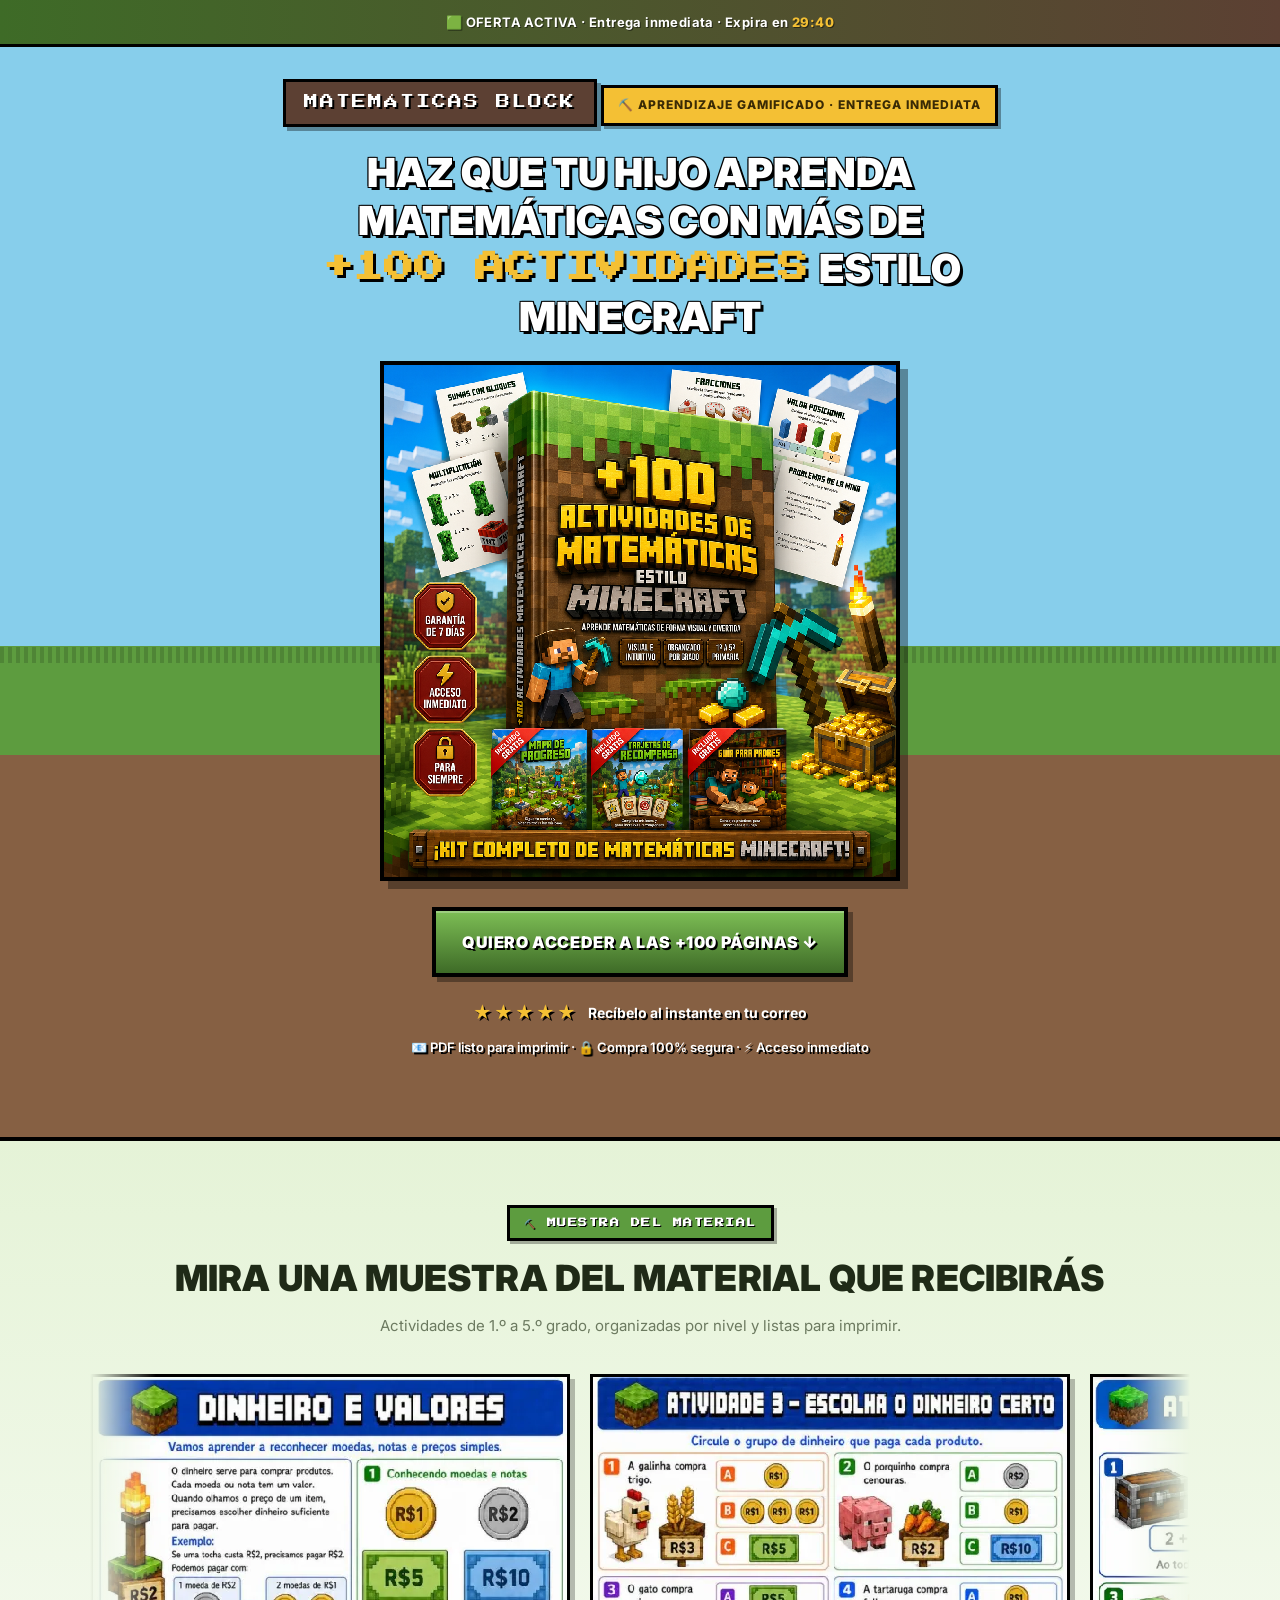
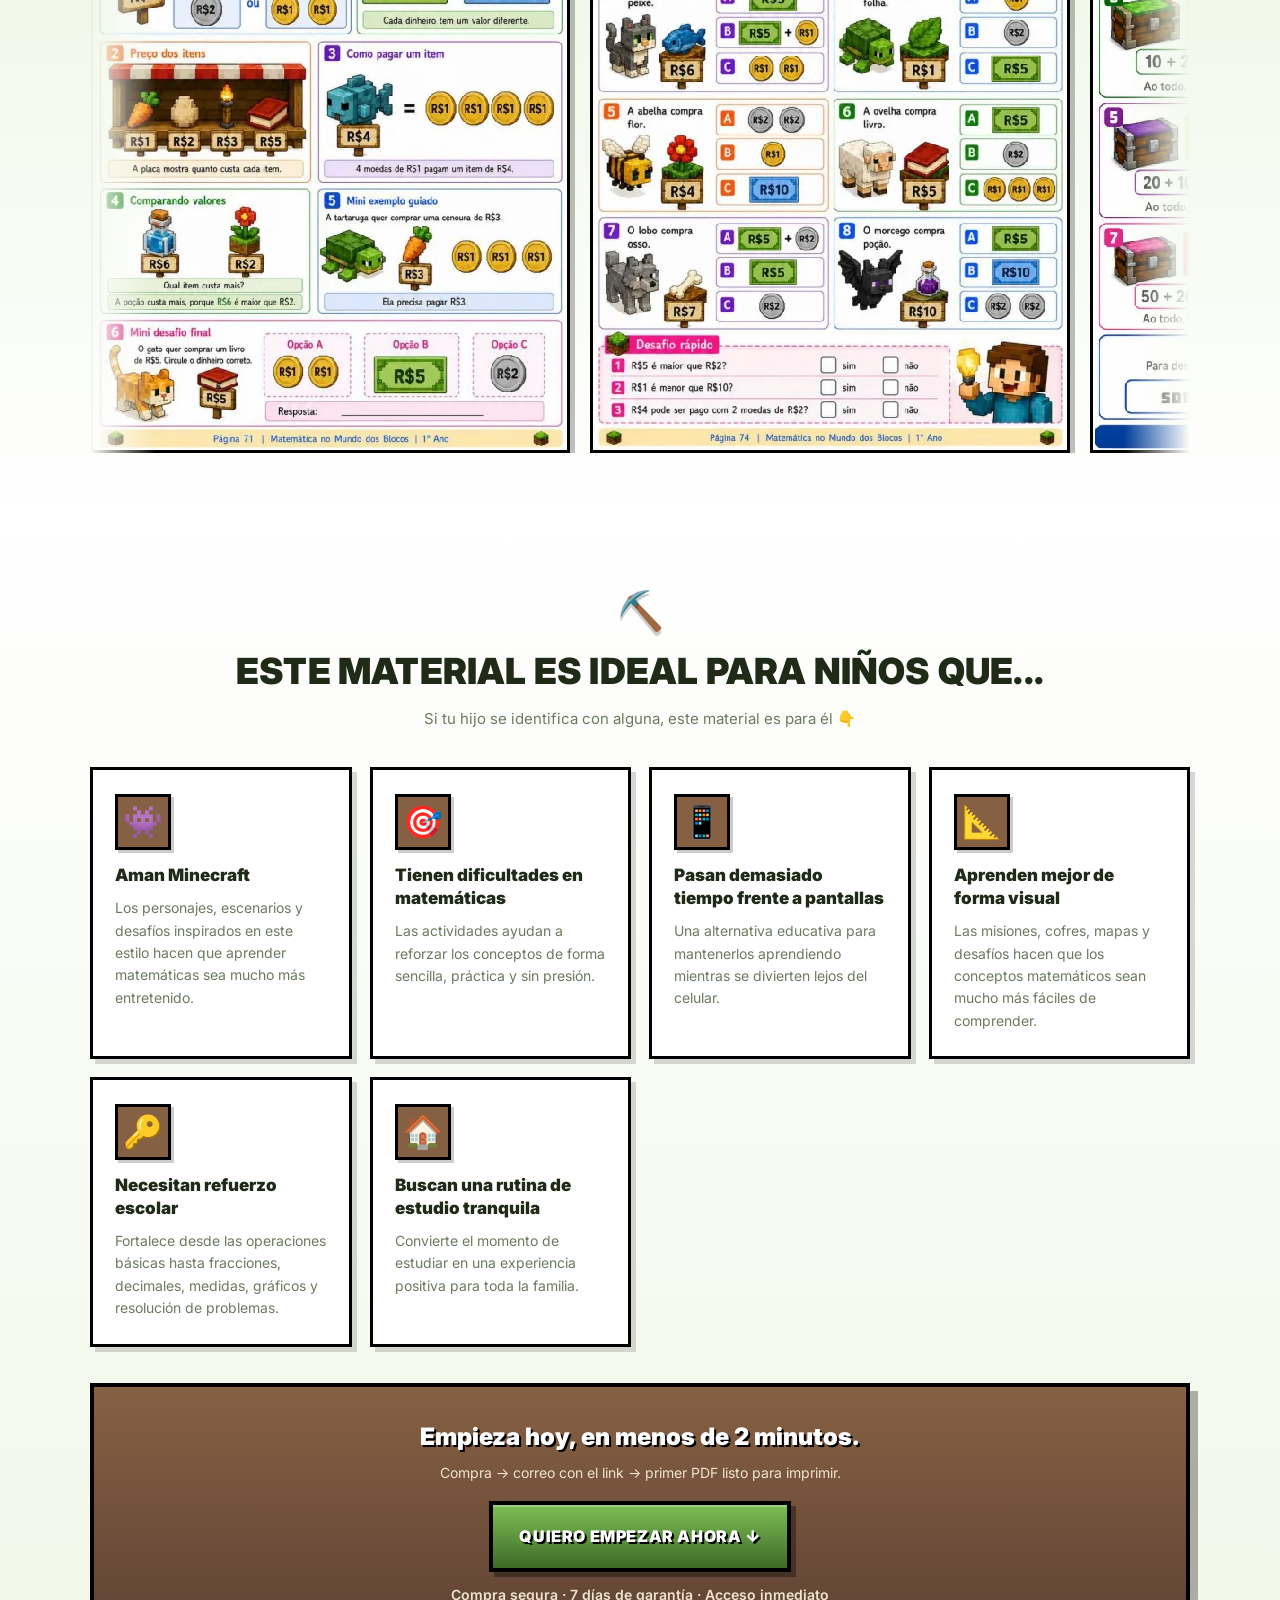
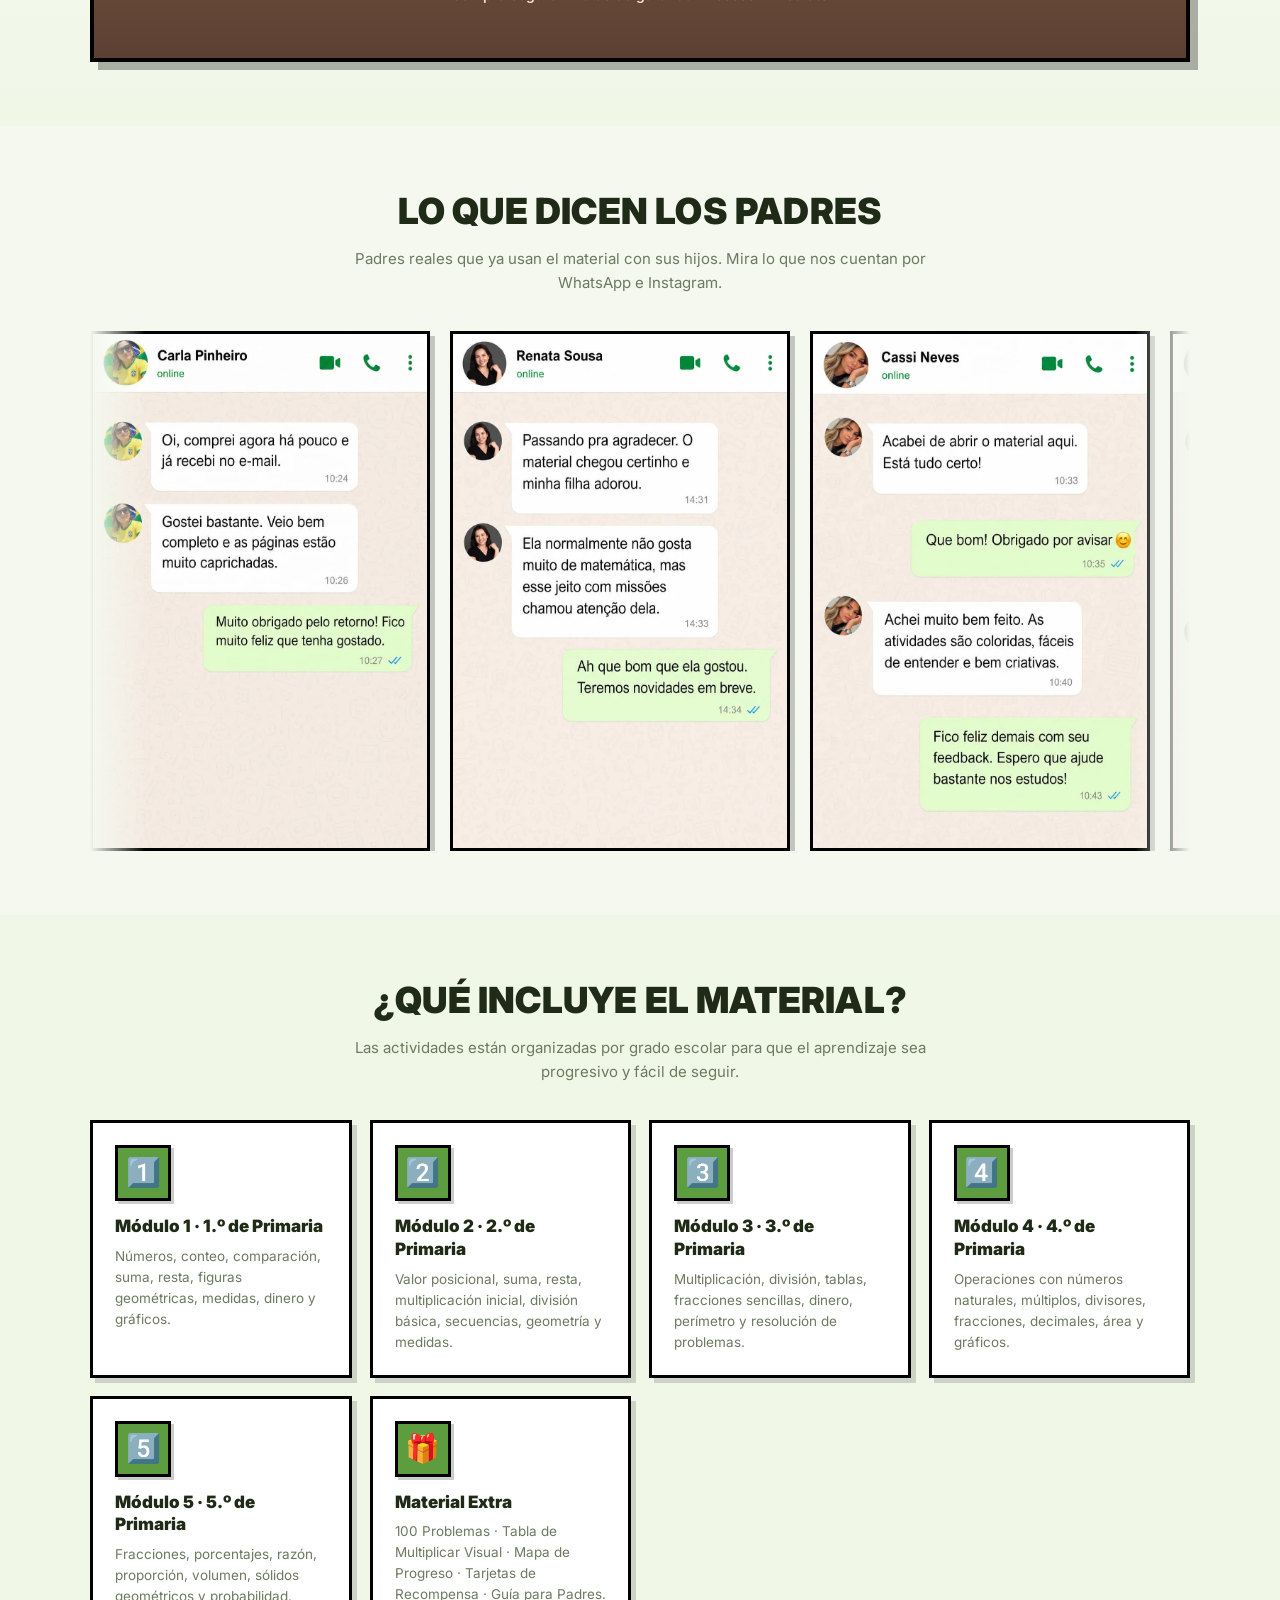
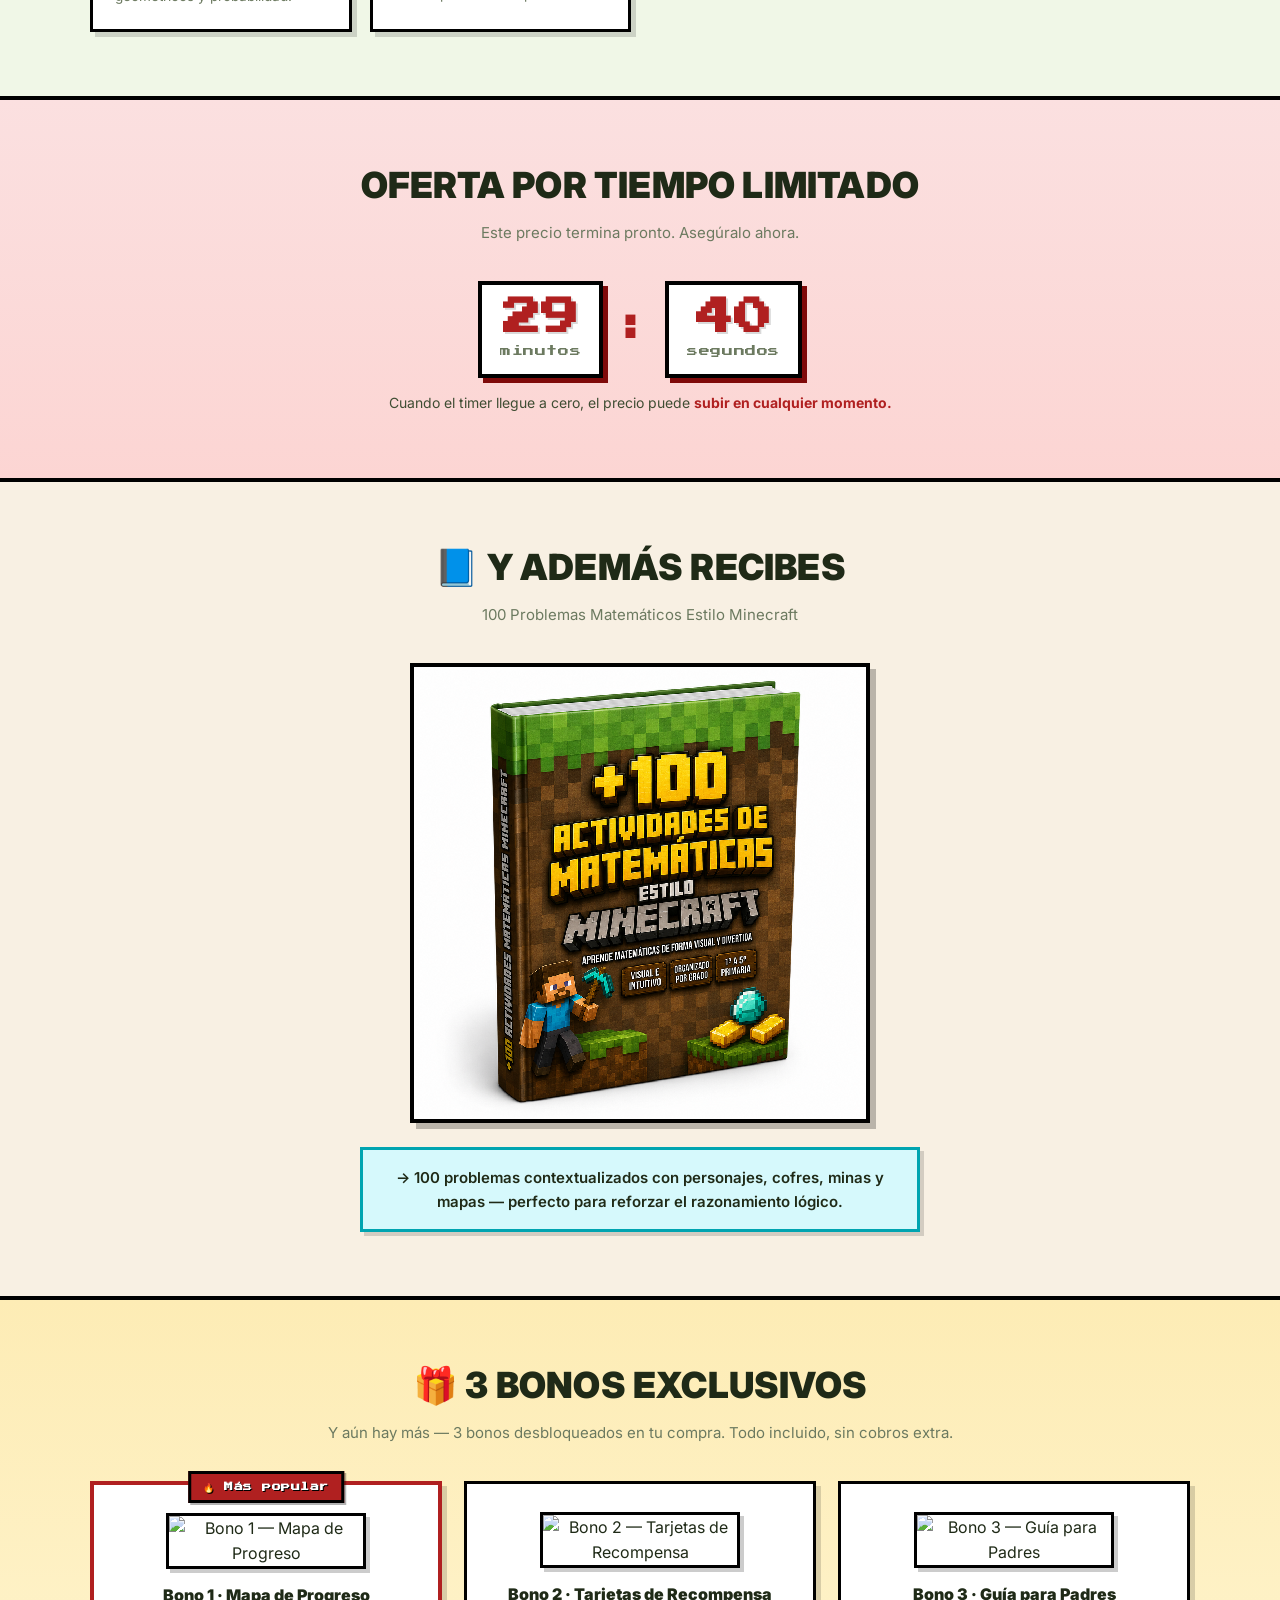
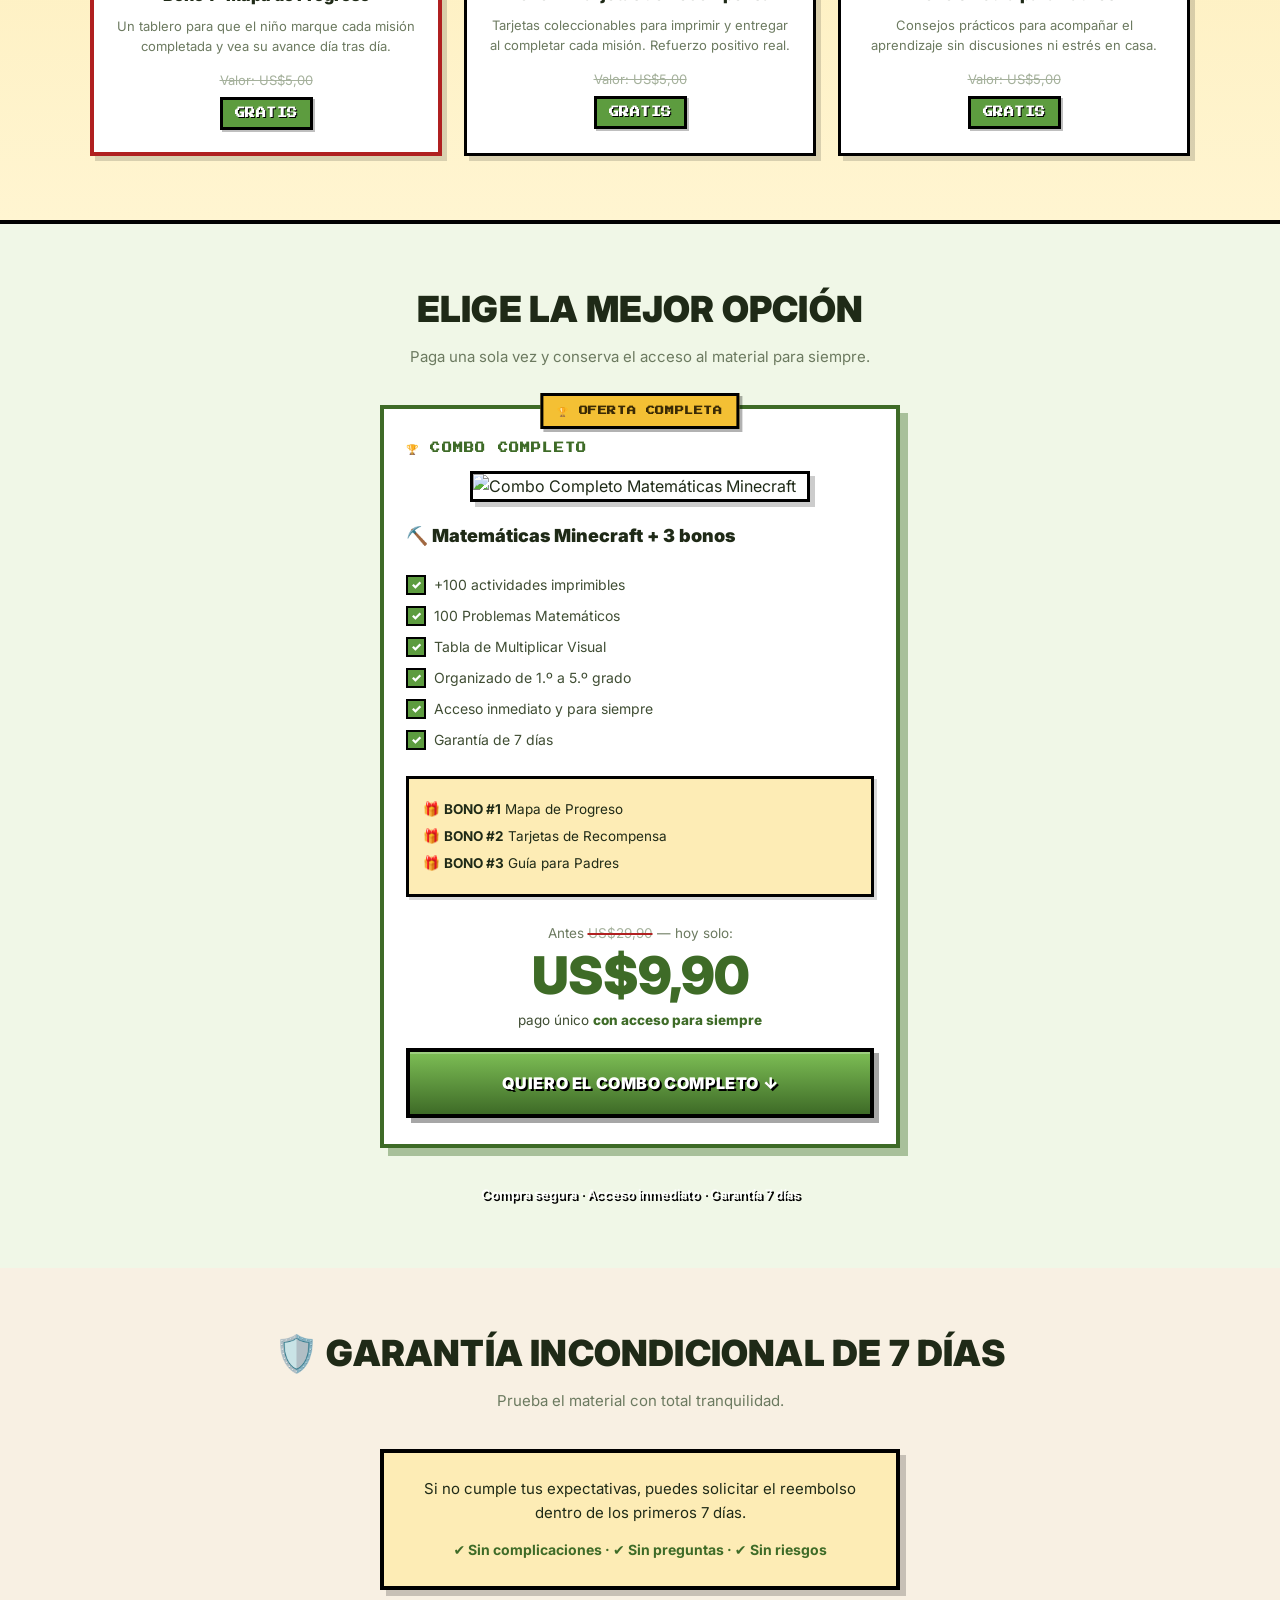
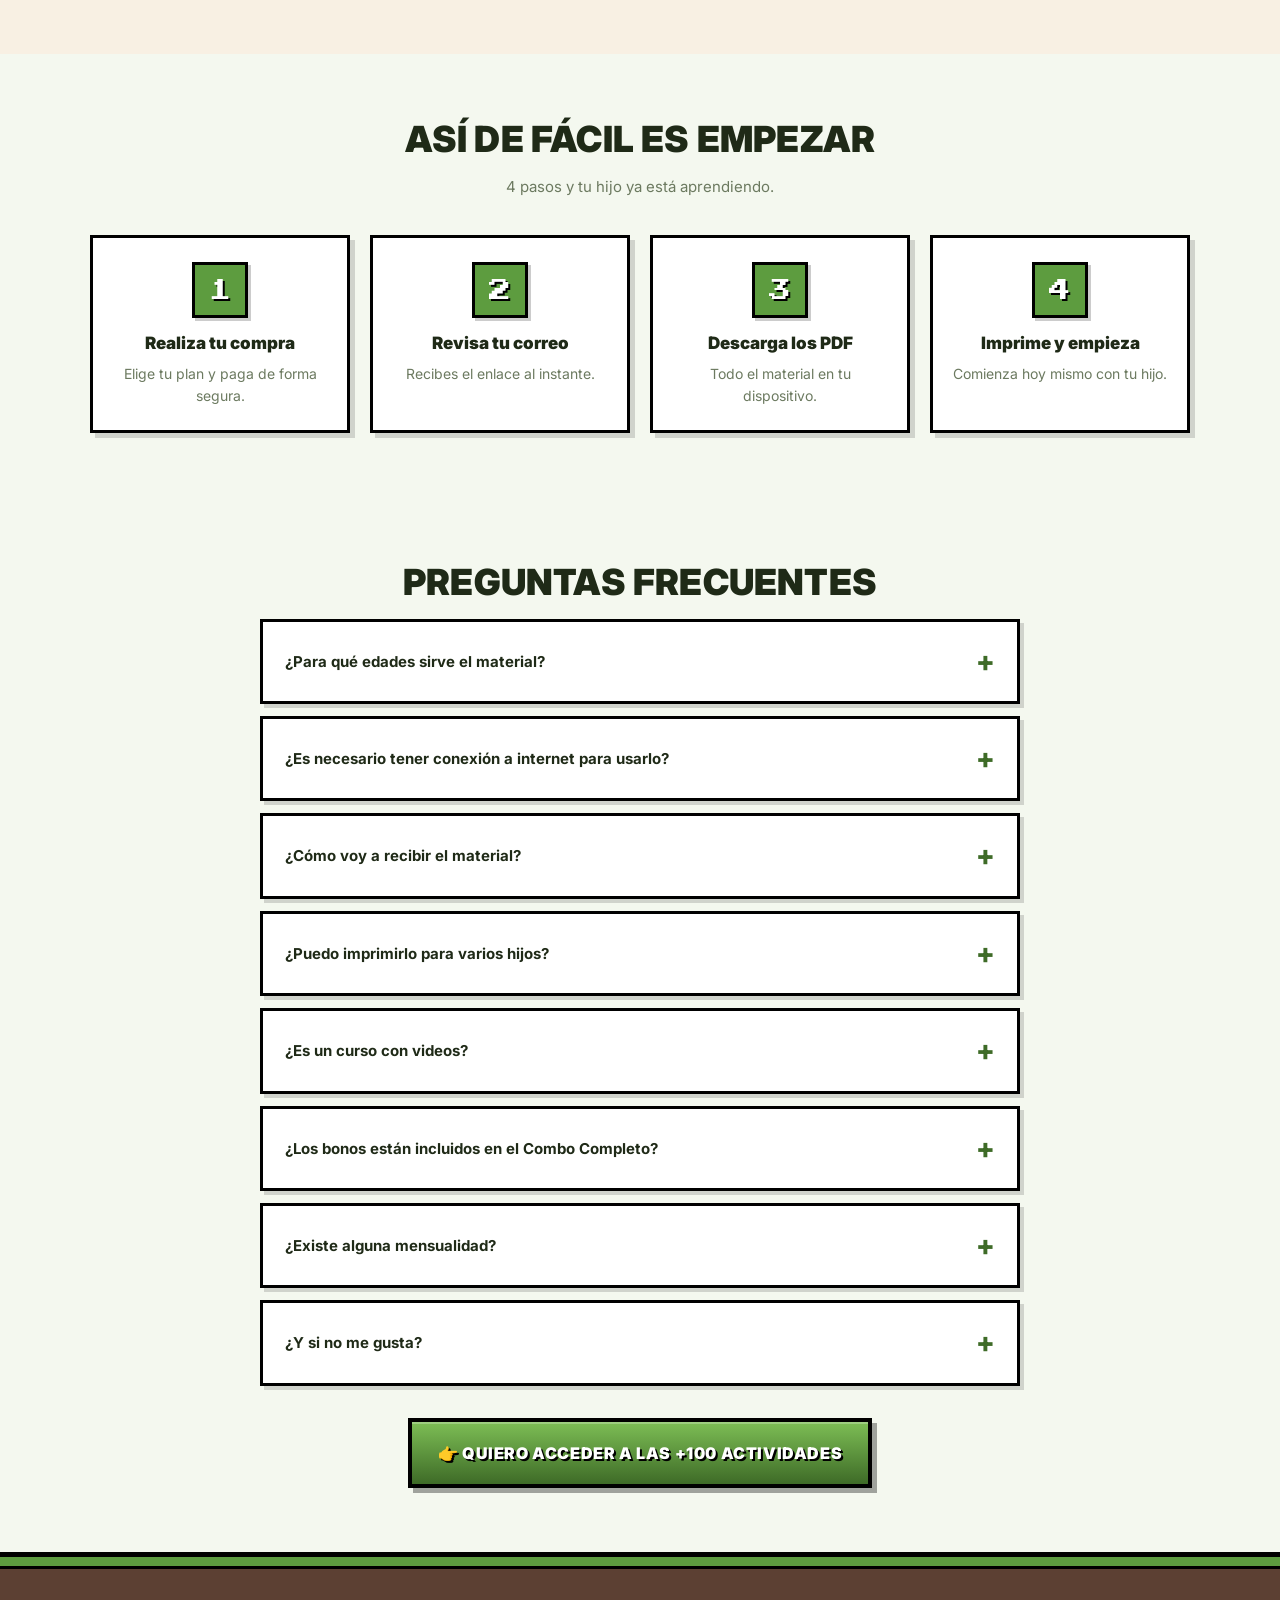
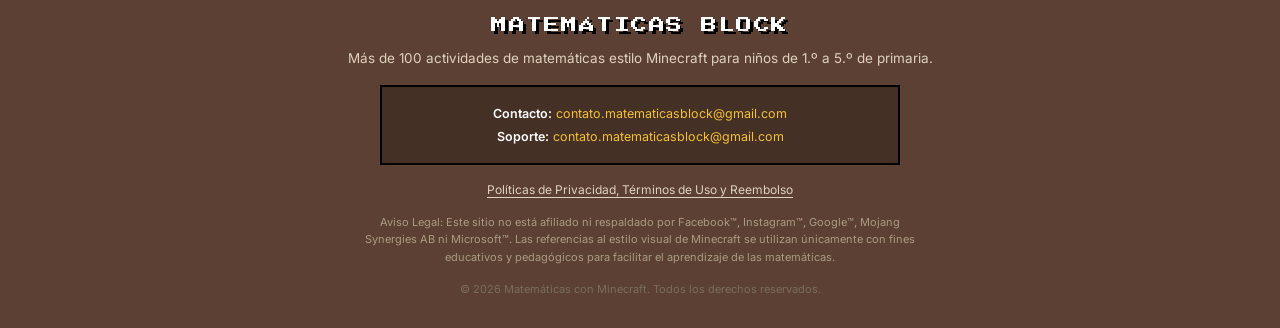
==== index.html @ 4c12d4b8 "feat: landing inicial matematicabloques (ES/LATAM Minecraft math)" ====
<!DOCTYPE html>
<html lang="es">
<head>
<meta charset="UTF-8" />
<meta name="viewport" content="width=device-width, initial-scale=1.0" />
<title>Matemáticas con Minecraft · +100 Actividades para Niños</title>
<meta name="description" content="Más de 100 actividades de matemáticas estilo Minecraft para niños de 1.º a 5.º de primaria. PDF imprimible, acceso inmediato." />
<link rel="preconnect" href="https://fonts.googleapis.com" />
<link rel="preconnect" href="https://fonts.gstatic.com" crossorigin />
<link href="https://fonts.googleapis.com/css2?family=Press+Start+2P&family=VT323&family=Inter:wght@400;700;800;900&display=swap" rel="stylesheet" />
<link rel="stylesheet" href="styles.css" />
<link rel="preload" as="image" href="assets/hero.png?v=1" fetchpriority="high" />
</head>
<body>

<!-- TOP BAR -->
<div class="top-bar">
  <span>🟩 OFERTA ACTIVA · Entrega inmediata · Expira en <strong id="topTimer">29:43</strong></span>
</div>

<!-- HERO -->
<header class="hero">
  <div class="hero-inner">
    <div class="brand">MATEMÁTICAS BLOCK</div>
    <p class="kicker">⛏️ APRENDIZAJE GAMIFICADO · ENTREGA INMEDIATA</p>
    <h1>HAZ QUE TU HIJO APRENDA MATEMÁTICAS CON MÁS DE <span class="hl">+100 ACTIVIDADES</span> ESTILO MINECRAFT</h1>
    <div class="hero-img-wrap">
      <img src="assets/hero.png?v=1" alt="Mockup del Libro de Actividades Matemáticas Minecraft" width="640" height="640" fetchpriority="high" />
    </div>

    <a href="#premium" class="cta-primary">QUIERO ACCEDER A LAS +100 PÁGINAS ↓</a>

    <div class="social-proof">
      <span class="stars">★★★★★</span>
      <span>Recíbelo al instante en tu correo</span>
    </div>
    <p class="trust-row">📧 PDF listo para imprimir · 🔒 Compra 100% segura · ⚡ Acceso inmediato</p>
  </div>
</header>

<!-- CAROUSEL: MUESTRA DEL MATERIAL -->
<section class="section section-material">
  <div class="container">
    <div class="material-head">
      <span class="material-eyebrow">⛏️ MUESTRA DEL MATERIAL</span>
      <h2 class="section-title">Mira una muestra del material que recibirás</h2>
      <p class="section-sub">Actividades de 1.º a 5.º grado, organizadas por nivel y listas para imprimir.</p>
    </div>

    <div class="marquee">
      <div class="marquee-track">
        <div class="marquee-item"><img loading="lazy" decoding="async" src="assets/mm1.webp" alt="Actividad matemática — 1.º de primaria, suma con bloques" /></div>
        <div class="marquee-item"><img loading="lazy" decoding="async" src="assets/mm2.webp" alt="Actividad matemática — 2.º de primaria, valor posicional" /></div>
        <div class="marquee-item"><img loading="lazy" decoding="async" src="assets/mm3.webp" alt="Actividad matemática — 3.º de primaria, multiplicación" /></div>
        <div class="marquee-item"><img loading="lazy" decoding="async" src="assets/mm4.webp" alt="Actividad matemática — 4.º de primaria, fracciones" /></div>
        <div class="marquee-item"><img loading="lazy" decoding="async" src="assets/mm5.webp" alt="Actividad matemática — 5.º de primaria, porcentajes" /></div>
        <div class="marquee-item"><img loading="lazy" decoding="async" src="assets/mm6.webp" alt="Problemas matemáticos estilo bloques" /></div>
        <div class="marquee-item"><img loading="lazy" decoding="async" src="assets/mm7.webp" alt="Tabla de multiplicar visual bloques" /></div>
        <!-- duplicados para loop -->
        <div class="marquee-item" aria-hidden="true"><img loading="lazy" decoding="async" src="assets/mm1.webp" alt="" /></div>
        <div class="marquee-item" aria-hidden="true"><img loading="lazy" decoding="async" src="assets/mm2.webp" alt="" /></div>
        <div class="marquee-item" aria-hidden="true"><img loading="lazy" decoding="async" src="assets/mm3.webp" alt="" /></div>
        <div class="marquee-item" aria-hidden="true"><img loading="lazy" decoding="async" src="assets/mm4.webp" alt="" /></div>
        <div class="marquee-item" aria-hidden="true"><img loading="lazy" decoding="async" src="assets/mm5.webp" alt="" /></div>
        <div class="marquee-item" aria-hidden="true"><img loading="lazy" decoding="async" src="assets/mm6.webp" alt="" /></div>
        <div class="marquee-item" aria-hidden="true"><img loading="lazy" decoding="async" src="assets/mm7.webp" alt="" /></div>
      </div>
    </div>
  </div>
</section>

<!-- IDEAL PARA -->
<section class="section section-ideal">
  <div class="container">
    <div class="ideal-head">
      <span class="ideal-flag">⛏️</span>
      <h2 class="section-title">ESTE MATERIAL ES IDEAL PARA NIÑOS QUE...</h2>
      <p class="section-sub">Si tu hijo se identifica con alguna, este material es para él 👇</p>
    </div>

    <div class="ideal-grid-v2">
      <div class="ideal-card-v2">
        <div class="ideal-icon">👾</div>
        <h3>Aman Minecraft</h3>
        <p>Los personajes, escenarios y desafíos inspirados en este estilo hacen que aprender matemáticas sea mucho más entretenido.</p>
      </div>
      <div class="ideal-card-v2">
        <div class="ideal-icon">🎯</div>
        <h3>Tienen dificultades en matemáticas</h3>
        <p>Las actividades ayudan a reforzar los conceptos de forma sencilla, práctica y sin presión.</p>
      </div>
      <div class="ideal-card-v2">
        <div class="ideal-icon">📱</div>
        <h3>Pasan demasiado tiempo frente a pantallas</h3>
        <p>Una alternativa educativa para mantenerlos aprendiendo mientras se divierten lejos del celular.</p>
      </div>
      <div class="ideal-card-v2">
        <div class="ideal-icon">📐</div>
        <h3>Aprenden mejor de forma visual</h3>
        <p>Las misiones, cofres, mapas y desafíos hacen que los conceptos matemáticos sean mucho más fáciles de comprender.</p>
      </div>
      <div class="ideal-card-v2">
        <div class="ideal-icon">🔑</div>
        <h3>Necesitan refuerzo escolar</h3>
        <p>Fortalece desde las operaciones básicas hasta fracciones, decimales, medidas, gráficos y resolución de problemas.</p>
      </div>
      <div class="ideal-card-v2">
        <div class="ideal-icon">🏠</div>
        <h3>Buscan una rutina de estudio tranquila</h3>
        <p>Convierte el momento de estudiar en una experiencia positiva para toda la familia.</p>
      </div>
    </div>

    <div class="cta-block-v2">
      <h3>Empieza hoy, en menos de 2 minutos.</h3>
      <p>Compra → correo con el link → primer PDF listo para imprimir.</p>
      <a href="#premium" class="cta-primary">QUIERO EMPEZAR AHORA ↓</a>
      <p class="trust-row">Compra segura · 7 días de garantía · Acceso inmediato</p>
    </div>
  </div>
</section>

<!-- DEPOIMENTOS -->
<section class="section section-light">
  <div class="container">
    <h2 class="section-title">Lo que dicen los padres</h2>
    <p class="section-sub">Padres reales que ya usan el material con sus hijos. Mira lo que nos cuentan por WhatsApp e Instagram.</p>

    <div class="dep-marquee">
      <div class="dep-marquee-track">
        <div class="dep-item"><img src="assets/dep-1.webp" alt="Testimonio por WhatsApp — mamá contenta" loading="lazy" /></div>
        <div class="dep-item"><img src="assets/dep-2.webp" alt="Testimonio por WhatsApp — niño aprendiendo" loading="lazy" /></div>
        <div class="dep-item"><img src="assets/dep-3.webp" alt="Comentarios en Instagram" loading="lazy" /></div>
        <div class="dep-item"><img src="assets/dep-4.webp" alt="Comentarios en Instagram" loading="lazy" /></div>
        <!-- duplicados para loop -->
        <div class="dep-item" aria-hidden="true"><img src="assets/dep-1.webp" alt="" loading="lazy" /></div>
        <div class="dep-item" aria-hidden="true"><img src="assets/dep-2.webp" alt="" loading="lazy" /></div>
        <div class="dep-item" aria-hidden="true"><img src="assets/dep-3.webp" alt="" loading="lazy" /></div>
        <div class="dep-item" aria-hidden="true"><img src="assets/dep-4.webp" alt="" loading="lazy" /></div>
      </div>
    </div>
  </div>
</section>

<!-- ¿QUÉ INCLUYE EL MATERIAL? -->
<section class="section section-darker">
  <div class="container">
    <h2 class="section-title">¿QUÉ INCLUYE EL MATERIAL?</h2>
    <p class="section-sub">Las actividades están organizadas por grado escolar para que el aprendizaje sea progresivo y fácil de seguir.</p>

    <div class="learn-grid">
      <div class="learn-card"><span class="learn-emoji">1️⃣</span><h3>Módulo 1 · 1.º de Primaria</h3><p>Números, conteo, comparación, suma, resta, figuras geométricas, medidas, dinero y gráficos.</p></div>
      <div class="learn-card"><span class="learn-emoji">2️⃣</span><h3>Módulo 2 · 2.º de Primaria</h3><p>Valor posicional, suma, resta, multiplicación inicial, división básica, secuencias, geometría y medidas.</p></div>
      <div class="learn-card"><span class="learn-emoji">3️⃣</span><h3>Módulo 3 · 3.º de Primaria</h3><p>Multiplicación, división, tablas, fracciones sencillas, dinero, perímetro y resolución de problemas.</p></div>
      <div class="learn-card"><span class="learn-emoji">4️⃣</span><h3>Módulo 4 · 4.º de Primaria</h3><p>Operaciones con números naturales, múltiplos, divisores, fracciones, decimales, área y gráficos.</p></div>
      <div class="learn-card"><span class="learn-emoji">5️⃣</span><h3>Módulo 5 · 5.º de Primaria</h3><p>Fracciones, porcentajes, razón, proporción, volumen, sólidos geométricos y probabilidad.</p></div>
      <div class="learn-card"><span class="learn-emoji">🎁</span><h3>Material Extra</h3><p>100 Problemas · Tabla de Multiplicar Visual · Mapa de Progreso · Tarjetas de Recompensa · Guía para Padres.</p></div>
    </div>
  </div>
</section>

<!-- COUNTDOWN -->
<section class="section section-urgency">
  <div class="container narrow center">
    <h2 class="section-title">Oferta por tiempo limitado</h2>
    <p class="section-sub">Este precio termina pronto. Asegúralo ahora.</p>

    <div class="countdown">
      <div class="cd-box"><span id="cdMin">29</span><small>minutos</small></div>
      <div class="cd-colon">:</div>
      <div class="cd-box"><span id="cdSec">43</span><small>segundos</small></div>
    </div>
    <p class="cd-note">Cuando el timer llegue a cero, el precio puede <strong>subir en cualquier momento.</strong></p>
  </div>
</section>

<!-- Y ADEMÁS RECIBES -->
<section class="section section-dark">
  <div class="container narrow center">
    <h2 class="section-title">📘 Y ADEMÁS RECIBES</h2>
    <p class="section-sub">100 Problemas Matemáticos Estilo Minecraft</p>
    <div class="extra-mockup">
      <img loading="lazy" decoding="async" src="assets/extra-1.png" alt="Mockup del cuaderno 100 Problemas Matemáticos" />
    </div>
    <p class="pain-resolver">→ 100 problemas contextualizados con personajes, cofres, minas y mapas — perfecto para reforzar el razonamiento lógico.</p>
  </div>
</section>

<!-- BONUSES -->
<section class="section section-bonus">
  <div class="container">
    <h2 class="section-title">🎁 3 BONOS EXCLUSIVOS</h2>
    <p class="section-sub">Y aún hay más — 3 bonos desbloqueados en tu compra. Todo incluido, sin cobros extra.</p>

    <div class="bonus-grid">
      <article class="bonus-card hot">
        <div class="bonus-tag">🔥 Más popular</div>
        <img loading="lazy" decoding="async" src="assets/bonus-1.png" alt="Bono 1 — Mapa de Progreso" />
        <h3>Bono 1 · Mapa de Progreso</h3>
        <p>Un tablero para que el niño marque cada misión completada y vea su avance día tras día.</p>
        <div class="bonus-price"><span class="strike">Valor: US$5,00</span><span class="free">GRATIS</span></div>
      </article>

      <article class="bonus-card">
        <img loading="lazy" decoding="async" src="assets/bonus-2.png" alt="Bono 2 — Tarjetas de Recompensa" />
        <h3>Bono 2 · Tarjetas de Recompensa</h3>
        <p>Tarjetas coleccionables para imprimir y entregar al completar cada misión. Refuerzo positivo real.</p>
        <div class="bonus-price"><span class="strike">Valor: US$5,00</span><span class="free">GRATIS</span></div>
      </article>

      <article class="bonus-card">
        <img loading="lazy" decoding="async" src="assets/bonus-3.png" alt="Bono 3 — Guía para Padres" />
        <h3>Bono 3 · Guía para Padres</h3>
        <p>Consejos prácticos para acompañar el aprendizaje sin discusiones ni estrés en casa.</p>
        <div class="bonus-price"><span class="strike">Valor: US$5,00</span><span class="free">GRATIS</span></div>
      </article>
    </div>
  </div>
</section>

<!-- PRICING -->
<section class="section section-darker" id="pricing">
  <div class="container">
    <h2 class="section-title">ELIGE LA MEJOR OPCIÓN</h2>
    <p class="section-sub">Paga una sola vez y conserva el acceso al material para siempre.</p>

    <div class="plans-grid single">
      <!-- COMBO COMPLETO -->
      <article class="plan-card premium" id="premium">
        <div class="ribbon">🏆 OFERTA COMPLETA</div>
        <header><span class="plan-label">🏆 COMBO COMPLETO</span></header>
        <div class="premium-cover">
          <img loading="lazy" decoding="async" src="assets/premium-cover.png" alt="Combo Completo Matemáticas Minecraft" />
        </div>
        <h3 class="plan-title">⛏️ Matemáticas Minecraft + 3 bonos</h3>
        <ul class="plan-list">
          <li class="ok">+100 actividades imprimibles</li>
          <li class="ok">100 Problemas Matemáticos</li>
          <li class="ok">Tabla de Multiplicar Visual</li>
          <li class="ok">Organizado de 1.º a 5.º grado</li>
          <li class="ok">Acceso inmediato y para siempre</li>
          <li class="ok">Garantía de 7 días</li>
        </ul>
        <div class="bonus-list-mini">
          <p>🎁 <strong>BONO #1</strong> Mapa de Progreso</p>
          <p>🎁 <strong>BONO #2</strong> Tarjetas de Recompensa</p>
          <p>🎁 <strong>BONO #3</strong> Guía para Padres</p>
        </div>
        <div class="premium-price-block">
          <p class="plan-price-label">Antes <s>US$29,90</s> — hoy solo:</p>
          <p class="plan-price">US$9,90</p>
          <p class="plan-installments">pago único <strong>con acceso para siempre</strong></p>
        </div>
        <a href="https://pay.cakto.com.br/CHECKOUT_ID_COMBO_AQUI" class="cta-primary cta-vip" data-plan="premium" target="_blank" rel="noopener">QUIERO EL COMBO COMPLETO ↓</a>
      </article>
    </div>

    <div class="payment-foot">
      <p class="trust-row">Compra segura · Acceso inmediato · Garantía 7 días</p>
    </div>
  </div>
</section>

<!-- GARANTÍA -->
<section class="section section-dark">
  <div class="container narrow center">
    <h2 class="section-title">🛡️ GARANTÍA INCONDICIONAL DE 7 DÍAS</h2>
    <p class="section-sub">Prueba el material con total tranquilidad.</p>
    <div class="guarantee-box">
      <p>Si no cumple tus expectativas, puedes solicitar el reembolso dentro de los primeros 7 días.</p>
      <p class="guarantee-list">✔ Sin complicaciones · ✔ Sin preguntas · ✔ Sin riesgos</p>
    </div>
  </div>
</section>

<!-- ASÍ DE FÁCIL ES EMPEZAR -->
<section class="section section-light">
  <div class="container">
    <h2 class="section-title">ASÍ DE FÁCIL ES EMPEZAR</h2>
    <p class="section-sub">4 pasos y tu hijo ya está aprendiendo.</p>

    <div class="steps-grid">
      <div class="step-card"><span class="step-num">1</span><h3>Realiza tu compra</h3><p>Elige tu plan y paga de forma segura.</p></div>
      <div class="step-card"><span class="step-num">2</span><h3>Revisa tu correo</h3><p>Recibes el enlace al instante.</p></div>
      <div class="step-card"><span class="step-num">3</span><h3>Descarga los PDF</h3><p>Todo el material en tu dispositivo.</p></div>
      <div class="step-card"><span class="step-num">4</span><h3>Imprime y empieza</h3><p>Comienza hoy mismo con tu hijo.</p></div>
    </div>
  </div>
</section>

<!-- FAQ -->
<section class="section section-light">
  <div class="container narrow">
    <h2 class="section-title">PREGUNTAS FRECUENTES</h2>

    <div class="faq">
      <details><summary>¿Para qué edades sirve el material?</summary><p>Para niños de 1.º a 5.º de Educación Primaria (aproximadamente entre 6 y 11 años). Las actividades están divididas por grado escolar, así puedes usar solo el nivel que tu hijo necesita.</p></details>
      <details><summary>¿Es necesario tener conexión a internet para usarlo?</summary><p>No. Los archivos vienen en formato PDF listo para imprimir. Una vez descargados, puedes usarlos sin internet cuantas veces quieras.</p></details>
      <details><summary>¿Cómo voy a recibir el material?</summary><p>Justo después de la compra recibes un correo con el link de descarga. Todo el material llega en pocos minutos.</p></details>
      <details><summary>¿Puedo imprimirlo para varios hijos?</summary><p>Sí, puedes imprimir las actividades para uso familiar dentro del mismo hogar sin problema.</p></details>
      <details><summary>¿Es un curso con videos?</summary><p>No. Es un material 100% imprimible en PDF con actividades organizadas por grado. Ideal para complementar el estudio del cole y para actividades en casa lejos de las pantallas.</p></details>
      <details><summary>¿Los bonos están incluidos en el Combo Completo?</summary><p>Sí. En el Combo Completo recibes los 3 bonos sin cargo adicional.</p></details>
      <details><summary>¿Existe alguna mensualidad?</summary><p>No hay mensualidades. Es un pago único con acceso para siempre.</p></details>
      <details><summary>¿Y si no me gusta?</summary><p>Tienes 7 días de garantía incondicional. Si no te gusta, solicitas el reembolso por correo y listo, sin preguntas.</p></details>
    </div>

    <div style="text-align:center;margin-top:32px">
      <a href="#premium" class="cta-primary">👉 QUIERO ACCEDER A LAS +100 ACTIVIDADES</a>
    </div>
  </div>
</section>

<!-- FOOTER -->
<footer class="footer">
  <div class="container narrow center">
    <p class="footer-brand">MATEMÁTICAS BLOCK</p>
    <p class="footer-tag">Más de 100 actividades de matemáticas estilo Minecraft para niños de 1.º a 5.º de primaria.</p>

    <div class="footer-info">
      <p><strong>Contacto:</strong> <a href="mailto:contato.matematicasblock@gmail.com">contato.matematicasblock@gmail.com</a></p>
      <p><strong>Soporte:</strong> <a href="mailto:contato.matematicasblock@gmail.com">contato.matematicasblock@gmail.com</a></p>
    </div>

    <p class="footer-links">
      <a href="/politicas.html">Políticas de Privacidad, Términos de Uso y Reembolso</a>
    </p>

    <p class="footer-legal">Aviso Legal: Este sitio no está afiliado ni respaldado por Facebook™, Instagram™, Google™, Mojang Synergies AB ni Microsoft™. Las referencias al estilo visual de Minecraft se utilizan únicamente con fines educativos y pedagógicos para facilitar el aprendizaje de las matemáticas.</p>
    <p class="footer-copy">© 2026 Matemáticas con Minecraft. Todos los derechos reservados.</p>
  </div>
</footer>

<script src="app.js"></script>
</body>
</html>
---- styles.css ----
/* ============ RESET / BASE ============ */
*,*::before,*::after{box-sizing:border-box;margin:0;padding:0}
html{scroll-behavior:smooth;-webkit-font-smoothing:antialiased}
body{
  font-family:'Inter',system-ui,-apple-system,'Segoe UI',Roboto,Helvetica,Arial,sans-serif;
  background:#fff;color:var(--text-dark);line-height:1.55;
  overflow-x:hidden;
}
img{display:block;max-width:100%;height:auto;image-rendering:pixelated;image-rendering:-moz-crisp-edges}
a{color:inherit;text-decoration:none}
button{font:inherit;cursor:pointer;border:0;background:none;color:inherit}

:root{
  /* Paleta Minecraft */
  --mc-grass:#5D9C3F;
  --mc-grass-dark:#3E6B27;
  --mc-grass-light:#7DBE55;
  --mc-grass-soft:#e5f3d7;
  --mc-dirt:#866043;
  --mc-dirt-dark:#5C4033;
  --mc-dirt-light:#a67b57;
  --mc-dirt-soft:#f5ead9;
  --mc-stone:#7F7F7F;
  --mc-stone-dark:#4d4d4d;
  --mc-diamond:#5DECF5;
  --mc-diamond-dark:#00a4b0;
  --mc-diamond-soft:#d6f9fc;
  --mc-redstone:#B02020;
  --mc-redstone-dark:#7f0a0a;
  --mc-redstone-light:#e0453f;
  --mc-redstone-soft:#fbe0e0;
  --mc-gold:#f4c034;
  --mc-gold-soft:#fdecb5;

  /* Backgrounds */
  --bg-white:#ffffff;
  --bg-cream:#faf6ea;
  --bg-soft:#f4f8ef;
  --bg-grass-tint:#f0f7e7;
  --bg-dirt-tint:#f8f0e3;

  /* Texto */
  --text-dark:#1f2a17;
  --text:#3f4d33;
  --text-muted:#6c7a60;
  --text-soft:#a5b19c;

  /* Borders / shadows */
  --border:rgba(62,107,39,.12);
  --border-strong:rgba(62,107,39,.28);
  --shadow-soft:0 6px 0 rgba(62,107,39,.10);
  --shadow-md:0 8px 0 rgba(62,107,39,.16);
  --shadow-block:0 6px 0 rgba(0,0,0,.15), 0 12px 24px rgba(62,107,39,.14);

  /* CTA = verde grama Minecraft */
  --cta-from:#7DBE55;
  --cta-to:#3E6B27;
  --cta-shadow:rgba(62,107,39,.42);

  /* Fontes */
  --font-pixel:'Press Start 2P','VT323','Courier New',monospace;
  --font-body:'Inter',system-ui,-apple-system,sans-serif;
}

/* ============ TOP BAR ============ */
.top-bar{
  background:linear-gradient(90deg,var(--mc-grass-dark) 0%,var(--mc-dirt-dark) 100%);
  color:#fff;text-align:center;
  padding:12px 16px;font-size:13px;font-weight:700;
  letter-spacing:.4px;
  text-shadow:1px 1px 0 rgba(0,0,0,.5);
  border-bottom:3px solid #000;
}
.top-bar strong{font-weight:800;color:var(--mc-gold)}

/* ============ HERO ============ */
.hero{
  background:
    linear-gradient(180deg,#87CEEB 0%,#87CEEB 55%, var(--mc-grass) 55%, var(--mc-grass) 65%, var(--mc-dirt) 65%),
    #ffffff;
  padding:32px 20px 80px;
  text-align:center;
  position:relative;
  overflow:hidden;
}
.hero::before{
  content:"";
  position:absolute;
  left:0;right:0;
  top:55%;
  height:16px;
  background-image:
    linear-gradient(90deg,rgba(0,0,0,.15) 25%,transparent 25%,transparent 50%,rgba(0,0,0,.15) 50%,rgba(0,0,0,.15) 75%,transparent 75%);
  background-size:16px 16px;
  z-index:1;
  pointer-events:none;
}
.hero-inner{max-width:820px;margin:0 auto;position:relative;z-index:2}
.brand{
  font-family:var(--font-pixel);
  font-size:14px;letter-spacing:2px;
  color:#fff;
  background:var(--mc-dirt-dark);
  display:inline-block;
  padding:10px 18px;
  border:3px solid #000;
  box-shadow:4px 4px 0 rgba(0,0,0,.35);
  margin-bottom:22px;
  text-shadow:2px 2px 0 #000;
}
.kicker{
  display:inline-block;
  background:var(--mc-gold);
  color:#3a2a05;
  padding:8px 14px;
  font-size:12px;font-weight:800;letter-spacing:1px;
  margin-bottom:16px;
  border:3px solid #000;
  box-shadow:3px 3px 0 rgba(0,0,0,.35);
  text-transform:uppercase;
}
.hero h1{
  font-size:clamp(26px,5vw,40px);
  font-weight:900;line-height:1.2;
  margin-bottom:18px;color:#fff;
  text-shadow:3px 3px 0 #000, -1px -1px 0 #000, 1px -1px 0 #000, -1px 1px 0 #000;
  letter-spacing:.3px;
  text-transform:uppercase;
}
.hl{color:var(--mc-gold);text-shadow:3px 3px 0 #000;font-family:var(--font-pixel);font-size:.75em;display:inline-block;padding:0 4px}
.sub{
  color:#fff;font-size:15px;
  max-width:640px;margin:0 auto 24px;
  background:rgba(0,0,0,.55);
  padding:12px 18px;
  border:2px solid #000;
  border-radius:4px;
  line-height:1.6;
}
.hero-img-wrap{
  margin:20px auto 26px;
  max-width:520px;
  position:relative;
}
.hero-img-wrap img{
  width:100%;
  border:4px solid #000;
  box-shadow:8px 8px 0 rgba(0,0,0,.35);
  background:#fff;
}
.cta-primary{
  display:inline-block;
  background:linear-gradient(180deg,var(--cta-from) 0%,var(--cta-to) 100%);
  color:#fff;
  font-weight:900;font-size:16px;
  padding:20px 26px;
  border:4px solid #000;
  box-shadow:5px 5px 0 rgba(0,0,0,.35), inset 0 2px 0 rgba(255,255,255,.25);
  text-transform:uppercase;letter-spacing:.6px;
  text-shadow:2px 2px 0 #000;
  transition:transform .12s ease, box-shadow .12s ease;
  animation:pulse 2.2s ease-in-out infinite;
  line-height:1.4;
}
.cta-primary:hover{transform:translate(-2px,-2px);box-shadow:7px 7px 0 rgba(0,0,0,.4), inset 0 2px 0 rgba(255,255,255,.25)}
.cta-primary:active{transform:translate(2px,2px);box-shadow:2px 2px 0 rgba(0,0,0,.35)}
@keyframes pulse{
  0%,100%{box-shadow:5px 5px 0 rgba(0,0,0,.35), inset 0 2px 0 rgba(255,255,255,.25);}
  50%{box-shadow:7px 7px 0 rgba(0,0,0,.45), inset 0 2px 0 rgba(255,255,255,.25);}
}
.social-proof{
  margin-top:22px;font-size:14px;color:#fff;
  display:flex;align-items:center;justify-content:center;gap:10px;flex-wrap:wrap;
  text-shadow:2px 2px 0 #000;
  font-weight:700;
}
.stars{color:var(--mc-gold);letter-spacing:2px;font-size:18px}
.trust-row{color:#fff;font-size:13px;margin-top:10px;text-shadow:2px 2px 0 #000;font-weight:600}

/* ============ SECTIONS ============ */
.section{padding:64px 20px}
.section-light{background:var(--bg-soft);color:var(--text-dark)}
.section-dark{background:var(--bg-dirt-tint);color:var(--text-dark)}
.section-darker{background:var(--bg-grass-tint);color:var(--text-dark)}
.section-urgency{
  background:linear-gradient(180deg,var(--mc-redstone-soft) 0%,#fcd5d3 100%);
  color:var(--text-dark);
  border-top:4px solid #000;
  border-bottom:4px solid #000;
}
.section-bonus{
  background:
    linear-gradient(180deg,var(--mc-gold-soft) 0%,#fff5d1 100%);
  color:var(--text-dark);
  border-top:4px solid #000;
  border-bottom:4px solid #000;
}
.container{max-width:1100px;margin:0 auto}
.container.narrow{max-width:760px}
.center{text-align:center}

.section-title{
  font-size:clamp(24px,4vw,36px);
  font-weight:900;text-align:center;
  margin-bottom:14px;line-height:1.2;color:var(--text-dark);
  letter-spacing:.2px;
  text-transform:uppercase;
}
.section-sub{
  text-align:center;color:var(--text-muted);
  max-width:640px;margin:0 auto 36px;font-size:15px;
  line-height:1.6;
}

/* ============ SECTION MATERIAL ============ */
.section-material{
  background:
    linear-gradient(180deg,var(--mc-grass-soft) 0%,#ffffff 100%);
  color:var(--text-dark);
  border-top:4px solid #000;
}
.material-head{text-align:center;margin-bottom:30px}
.material-eyebrow{
  display:inline-block;
  background:var(--mc-grass);
  color:#fff;
  font-family:var(--font-pixel);
  font-weight:800;font-size:9px;letter-spacing:1.5px;
  padding:8px 14px;
  border:3px solid #000;
  box-shadow:3px 3px 0 rgba(0,0,0,.3);
  margin-bottom:16px;
  text-shadow:1px 1px 0 #000;
}

/* ============ MARQUEE ============ */
.marquee{
  position:relative;overflow:hidden;
  width:100%;
  -webkit-mask-image:linear-gradient(90deg,transparent 0,#000 6%,#000 94%,transparent 100%);
          mask-image:linear-gradient(90deg,transparent 0,#000 6%,#000 94%,transparent 100%);
}
.marquee-track{
  display:flex;gap:20px;
  width:max-content;
  animation:marquee 26s linear infinite;
  will-change:transform;
}
.marquee-item{
  flex:0 0 auto;
  width:clamp(280px, 44vw, 480px);
  overflow:hidden;
  background:#fff;
  border:3px solid #000;
  box-shadow:5px 5px 0 rgba(0,0,0,.25);
}
.marquee-item img{width:100%;height:auto;display:block}
@keyframes marquee{
  from{transform:translateX(0)}
  to{transform:translateX(calc(-50% - 10px))}
}

/* ============ DEPOIMENTOS MARQUEE ============ */
.dep-marquee{
  position:relative;overflow:hidden;width:100%;
  -webkit-mask-image:linear-gradient(90deg,transparent 0,#000 5%,#000 95%,transparent 100%);
          mask-image:linear-gradient(90deg,transparent 0,#000 5%,#000 95%,transparent 100%);
}
.dep-marquee-track{
  display:flex;gap:20px;
  width:max-content;
  animation:marquee 38s linear infinite;
  will-change:transform;
}
.dep-item{
  flex:0 0 auto;
  width:clamp(260px, 28vw, 340px);
  height:520px;
  overflow:hidden;
  background:#f0f7e7;
  border:3px solid #000;
  box-shadow:5px 5px 0 rgba(0,0,0,.2);
  position:relative;
}
.dep-item img{
  width:100%;height:100%;display:block;
  object-fit:cover;object-position:top center;
  image-rendering:-webkit-optimize-contrast;
  image-rendering:high-quality;
}
@media (max-width:480px){
  .dep-item{width:240px;height:440px}
}

/* ============ EXTRA MOCKUP ============ */
.extra-mockup{
  margin:20px auto 24px;
  max-width:460px;
}
.extra-mockup img{
  width:100%;
  border:4px solid #000;
  box-shadow:6px 6px 0 rgba(0,0,0,.25);
  background:#fff;
}
.pain-resolver{
  text-align:center;color:var(--text-dark);font-size:15px;
  background:var(--mc-diamond-soft);
  border:3px solid var(--mc-diamond-dark);
  padding:16px 18px;margin:20px auto 0;
  max-width:560px;
  box-shadow:4px 4px 0 rgba(0,0,0,.15);
  font-weight:600;
}

/* ============ LEARN GRID ============ */
.learn-grid{
  display:grid;grid-template-columns:repeat(auto-fit,minmax(240px,1fr));
  gap:18px;
}
.learn-card{
  background:#fff;
  border:3px solid #000;
  padding:22px;
  transition:transform .2s ease, box-shadow .2s ease;
  box-shadow:5px 5px 0 rgba(0,0,0,.15);
}
.learn-card:hover{
  transform:translate(-2px,-2px);
  box-shadow:7px 7px 0 rgba(0,0,0,.2);
}
.learn-emoji{
  font-size:28px;display:flex;align-items:center;justify-content:center;
  width:56px;height:56px;
  background:var(--mc-grass);
  color:#fff;
  border:3px solid #000;
  margin-bottom:14px;
  box-shadow:3px 3px 0 rgba(0,0,0,.2);
}
.learn-card h3{
  font-size:17px;margin-bottom:8px;color:var(--text-dark);
  line-height:1.35;font-weight:900;
}
.learn-card p{font-size:13.5px;color:var(--text-muted);line-height:1.55}

/* ============ COUNTDOWN ============ */
.countdown{
  display:flex;justify-content:center;align-items:center;gap:14px;
  margin:20px 0 14px;
}
.cd-box{
  background:#fff;
  border:4px solid #000;
  padding:14px 18px;
  min-width:104px;text-align:center;
  box-shadow:5px 5px 0 var(--mc-redstone-dark);
}
.cd-box span{
  display:block;font-size:38px;font-weight:900;line-height:1;
  font-family:var(--font-pixel);
  font-variant-numeric:tabular-nums;color:var(--mc-redstone);
  text-shadow:2px 2px 0 rgba(0,0,0,.15);
}
.cd-box small{display:block;font-size:11px;color:var(--text-muted);letter-spacing:.6px;margin-top:6px;font-family:var(--font-pixel)}
.cd-colon{font-size:34px;font-weight:900;color:var(--mc-redstone);font-family:var(--font-pixel)}
.cd-note{color:var(--text);margin-top:8px;font-size:14px}
.cd-note strong{color:var(--mc-redstone)}

/* ============ IDEAL v2 ============ */
.section-ideal{
  background:
    linear-gradient(180deg,#ffffff 0%,var(--bg-grass-tint) 100%);
  color:var(--text-dark);
}
.ideal-head{text-align:center;margin-bottom:30px}
.ideal-flag{
  display:inline-block;font-size:38px;margin-bottom:10px;
  filter:drop-shadow(0 4px 0 rgba(0,0,0,.2));
}
.ideal-grid-v2{
  display:grid;grid-template-columns:repeat(auto-fit,minmax(260px,1fr));
  gap:18px;
}
.ideal-card-v2{
  background:#fff;
  border:3px solid #000;
  padding:24px 22px;
  box-shadow:5px 5px 0 rgba(0,0,0,.15);
  position:relative;
  transition:transform .2s ease, box-shadow .2s ease;
}
.ideal-card-v2:hover{
  transform:translate(-2px,-2px);
  box-shadow:7px 7px 0 rgba(0,0,0,.22);
}
.ideal-icon{
  font-size:32px;line-height:1;
  width:56px;height:56px;
  background:var(--mc-dirt);
  color:#fff;
  border:3px solid #000;
  display:flex;align-items:center;justify-content:center;
  margin-bottom:14px;
  box-shadow:3px 3px 0 rgba(0,0,0,.2);
}
.ideal-card-v2 h3{
  font-size:17px;color:var(--text-dark);margin-bottom:10px;line-height:1.35;font-weight:900;
}
.ideal-card-v2 p{font-size:14px;color:var(--text-muted);line-height:1.6}
.cta-block-v2{
  text-align:center;margin-top:36px;
  background:linear-gradient(180deg,var(--mc-dirt) 0%,var(--mc-dirt-dark) 100%);
  padding:34px 20px;
  color:#fff;
  border:4px solid #000;
  box-shadow:8px 8px 0 rgba(0,0,0,.3);
}
.cta-block-v2 h3{
  font-size:24px;margin-bottom:10px;color:#fff;font-weight:900;
  text-shadow:2px 2px 0 #000;line-height:1.3;
}
.cta-block-v2 p{color:#efe4d0;font-size:14px;margin-bottom:18px}
.cta-block-v2 .trust-row{color:#efe4d0;text-shadow:none;margin-top:12px}

/* ============ BONUSES ============ */
.bonus-grid{
  display:grid;grid-template-columns:repeat(auto-fit,minmax(240px,1fr));
  gap:22px;
}
.bonus-card{
  background:#fff;
  border:3px solid #000;
  padding:22px;
  text-align:center;position:relative;
  transition:transform .2s ease, box-shadow .2s ease;
  box-shadow:5px 5px 0 rgba(0,0,0,.15);
}
.bonus-card.hot{border-color:var(--mc-redstone);border-width:4px}
.bonus-card:hover{
  transform:translate(-2px,-2px);
  box-shadow:7px 7px 0 rgba(0,0,0,.22);
}
.bonus-tag{
  position:absolute;top:-14px;left:50%;transform:translateX(-50%);
  background:var(--mc-redstone);
  color:#fff;
  font-family:var(--font-pixel);
  font-weight:900;font-size:9px;
  padding:6px 12px;letter-spacing:.5px;
  white-space:nowrap;
  border:3px solid #000;
  box-shadow:2px 2px 0 rgba(0,0,0,.3);
  text-shadow:1px 1px 0 #000;
}
.bonus-card img{
  width:100%;max-width:200px;margin:6px auto 16px;
  border:3px solid #000;
  box-shadow:4px 4px 0 rgba(0,0,0,.2);
}
.bonus-card h3{
  font-size:16px;margin-bottom:10px;line-height:1.35;color:var(--text-dark);font-weight:900;
}
.bonus-card p{color:var(--text-muted);font-size:13px;margin-bottom:14px;min-height:36px;line-height:1.55}
.bonus-price{display:flex;flex-direction:column;align-items:center;gap:6px}
.strike{text-decoration:line-through;color:var(--text-soft);font-size:13px}
.free{
  background:var(--mc-grass);
  color:#fff;
  font-family:var(--font-pixel);
  font-weight:900;font-size:10px;
  padding:6px 12px;letter-spacing:.5px;
  border:3px solid #000;
  box-shadow:2px 2px 0 rgba(0,0,0,.25);
  text-shadow:1px 1px 0 #000;
}

/* ============ PRICING ============ */
.plans-grid{
  display:grid;grid-template-columns:repeat(auto-fit,minmax(300px,1fr));
  gap:24px;align-items:stretch;
}
.plans-grid.single{
  grid-template-columns:minmax(300px,520px);
  justify-content:center;
}
.plan-card{
  background:#fff;
  border:3px solid #000;
  padding:26px 22px;
  position:relative;
  display:flex;flex-direction:column;
  box-shadow:6px 6px 0 rgba(0,0,0,.18);
  color:var(--text-dark);
}
.plan-card.premium{
  border:4px solid var(--mc-grass-dark);
  background:#fff;
  box-shadow:8px 8px 0 rgba(62,107,39,.4);
}
.ribbon{
  position:absolute;top:-16px;left:50%;transform:translateX(-50%);
  background:var(--mc-gold);
  color:#3a2a05;
  font-family:var(--font-pixel);
  font-weight:900;font-size:9px;
  padding:8px 14px;letter-spacing:.6px;white-space:nowrap;
  border:3px solid #000;
  box-shadow:3px 3px 0 rgba(0,0,0,.3);
}
.plan-label{
  display:inline-block;
  font-family:var(--font-pixel);
  font-size:10px;font-weight:800;
  letter-spacing:1.2px;color:var(--text-muted);margin-bottom:12px;
}
.plan-card.premium .plan-label{color:var(--mc-grass-dark)}
.plan-title{
  font-size:18px;margin-bottom:12px;line-height:1.35;color:var(--text-dark);font-weight:900;
}
.plan-list{list-style:none;display:grid;gap:10px;margin:14px 0}
.plan-list li{
  font-size:14px;padding-left:28px;position:relative;color:var(--text);line-height:1.5;
}
.plan-list li.ok::before{
  content:"✓";position:absolute;left:0;top:1px;
  width:20px;height:20px;background:var(--mc-grass);
  color:#fff;font-weight:900;display:flex;align-items:center;justify-content:center;font-size:12px;
  border:2px solid #000;
}
.plan-list li.locked{color:var(--text-soft)}
.plan-list li.locked::before{
  content:"🔒";position:absolute;left:0;top:0;font-size:14px;
}
.bonus-list-mini{
  background:var(--mc-gold-soft);
  border:3px solid #000;
  padding:14px;margin:12px 0;
  box-shadow:3px 3px 0 rgba(0,0,0,.15);
}
.bonus-list-mini p{font-size:13.5px;color:var(--text-dark);margin:6px 0}
.plan-price-label{color:var(--text-muted);font-size:13.5px;margin-top:14px}
.plan-price-label s{color:var(--text-soft);text-decoration-color:var(--mc-redstone);text-decoration-thickness:2px}
.plan-price{
  font-size:52px;font-weight:900;color:var(--text-dark);
  line-height:1;margin:8px 0;letter-spacing:-1px;
}
.plan-card.premium .plan-price{color:var(--mc-grass-dark)}
.plan-foot{color:var(--text-muted);font-size:13px;margin-bottom:12px}
.plan-installments{color:var(--text);font-size:13.5px;line-height:1.5;margin:0}
.plan-installments strong{color:var(--mc-grass-dark);font-weight:800}
.cta-secondary{
  display:inline-block;text-align:center;
  background:#fff;color:var(--text-dark);
  border:3px solid #000;
  padding:14px 18px;
  font-weight:800;font-size:15px;
  transition:all .12s ease;margin-top:auto;
  box-shadow:4px 4px 0 rgba(0,0,0,.2);
  text-transform:uppercase;letter-spacing:.4px;
}
.cta-secondary:hover{background:var(--mc-grass-soft);transform:translate(-2px,-2px);box-shadow:6px 6px 0 rgba(0,0,0,.25)}
.plan-card .cta-primary{margin-top:auto;display:block;text-align:center}

.payment-foot{text-align:center;margin-top:36px}

/* ============ PREMIUM / BASIC COVER ============ */
.premium-cover,.basic-cover{
  margin:-6px -6px 8px;
  display:flex;align-items:center;justify-content:center;
  padding:8px 0 14px;
}
.premium-cover img{
  width:88%;max-width:340px;height:auto;
  border:3px solid #000;
  box-shadow:5px 5px 0 rgba(0,0,0,.2);
}
.basic-cover img{
  width:64%;max-width:200px;height:auto;
  border:3px solid #000;
  box-shadow:4px 4px 0 rgba(0,0,0,.18);
}

/* basic plan nudge */
.basic-nudge{
  margin-top:16px;padding:12px 14px;
  background:var(--mc-gold-soft);
  border:3px dashed #000;
  display:flex;align-items:center;gap:10px;
}
.basic-nudge .nudge-arrow{
  font-size:30px;font-weight:900;
  color:var(--mc-redstone);
  line-height:1;flex-shrink:0;
  animation:arrowBump 1.4s ease-in-out infinite;
}
.basic-nudge p{
  font-size:13px;line-height:1.5;color:var(--text-dark);margin:0;
}
.basic-nudge strong{color:var(--mc-redstone)}
@keyframes arrowBump{
  0%,100%{transform:translateY(0)}
  50%{transform:translateY(5px)}
}

.premium-price-block{text-align:center;margin:14px 0 18px}
.premium-price-block .plan-price-label{margin:0 0 6px}
.premium-price-block .plan-price{margin:4px 0 8px;text-align:center}

/* ============ GUARANTEE ============ */
.guarantee-box{
  background:var(--mc-gold-soft);
  border:4px solid #000;
  padding:24px;
  box-shadow:6px 6px 0 rgba(0,0,0,.2);
  max-width:520px;
  margin:20px auto 0;
}
.guarantee-box p{color:var(--text-dark);font-size:15px;line-height:1.6;margin-bottom:12px}
.guarantee-list{
  color:var(--mc-grass-dark)!important;
  font-weight:700!important;
  font-size:14px!important;
  margin-top:14px!important;
  margin-bottom:0!important;
}

/* ============ STEPS ============ */
.steps-grid{
  display:grid;grid-template-columns:repeat(auto-fit,minmax(220px,1fr));
  gap:20px;
}
.step-card{
  background:#fff;
  border:3px solid #000;
  padding:24px 20px;
  text-align:center;
  box-shadow:5px 5px 0 rgba(0,0,0,.15);
  position:relative;
}
.step-num{
  display:inline-block;
  font-family:var(--font-pixel);
  font-size:22px;
  width:56px;height:56px;
  background:var(--mc-grass);
  color:#fff;
  border:3px solid #000;
  line-height:52px;
  margin-bottom:14px;
  box-shadow:3px 3px 0 rgba(0,0,0,.2);
  text-shadow:2px 2px 0 #000;
}
.step-card h3{
  font-size:17px;margin-bottom:8px;color:var(--text-dark);line-height:1.35;font-weight:900;
}
.step-card p{font-size:14px;color:var(--text-muted);line-height:1.55}

/* ============ FAQ ============ */
.faq{display:grid;gap:12px}
.faq details{
  background:#fff;
  border:3px solid #000;
  padding:0;overflow:hidden;
  box-shadow:4px 4px 0 rgba(0,0,0,.15);
}
.faq summary{
  list-style:none;cursor:pointer;
  padding:18px 22px;font-weight:700;font-size:15px;color:var(--text-dark);
  display:flex;justify-content:space-between;align-items:center;gap:12px;
}
.faq summary::-webkit-details-marker{display:none}
.faq summary::after{
  content:"+";font-size:28px;font-weight:800;color:var(--mc-grass-dark);
  transition:transform .2s ease;flex-shrink:0;
}
.faq details[open] summary::after{transform:rotate(45deg)}
.faq details p{
  padding:0 22px 18px;color:var(--text);font-size:14.5px;line-height:1.65;
}

/* ============ FOOTER ============ */
.footer{
  background:var(--mc-dirt-dark);
  color:#dfd1bd;padding:44px 20px 30px;
  border-top:5px solid #000;
  position:relative;
}
.footer::before{
  content:"";
  position:absolute;top:0;left:0;right:0;
  height:12px;
  background:var(--mc-grass);
  border-bottom:3px solid #000;
}
.footer-brand{
  font-family:var(--font-pixel);color:#fff;
  font-size:16px;letter-spacing:1.5px;margin-bottom:10px;
  text-shadow:3px 3px 0 #000;
  padding-top:12px;
}
.footer-tag{font-size:13.5px;margin-bottom:16px;color:#dfd1bd;line-height:1.55}
.footer-info{
  font-size:12.5px;color:#dfd1bd;line-height:1.7;margin:16px auto;max-width:520px;
  padding:14px 16px;background:rgba(0,0,0,.25);
  border:2px solid #000;
}
.footer-info p{margin:2px 0}
.footer-info strong{color:#fff;font-weight:600}
.footer-info a{color:var(--mc-gold);text-decoration:none;word-break:break-all}
.footer-info a:hover{text-decoration:underline}
.footer-links{font-size:12px;margin:14px 0}
.footer-links a{color:#dfd1bd;text-decoration:underline;text-underline-offset:3px}
.footer-links a:hover{color:#fff}
.footer-legal{font-size:11px;color:#a99b83;line-height:1.6;margin-bottom:14px;max-width:560px;margin-left:auto;margin-right:auto}
.footer-copy{font-size:11px;color:#7a6d58}

/* ============ CTA VIP ============ */
.cta-vip{
  animation:vipPulse 1.6s ease-in-out infinite !important;
  position:relative;
}
@keyframes vipPulse{
  0%,100%{transform:translate(0,0);box-shadow:5px 5px 0 rgba(0,0,0,.35), inset 0 2px 0 rgba(255,255,255,.25)}
  50%{transform:translate(-2px,-2px);box-shadow:7px 7px 0 rgba(0,0,0,.4), inset 0 2px 0 rgba(255,255,255,.25)}
}

/* ============ EXIT-INTENT MODAL ============ */
.exit-modal{
  position:fixed;inset:0;z-index:99999;
  background:rgba(20,20,10,.82);
  backdrop-filter:blur(4px);
  display:flex;align-items:center;justify-content:center;
  padding:20px;
  opacity:0;visibility:hidden;
  transition:opacity .25s ease, visibility .25s ease;
}
.exit-modal.open{opacity:1;visibility:visible}
.exit-modal[aria-hidden="false"]{opacity:1;visibility:visible}
.exit-card{
  background:#fff;
  max-width:780px;width:100%;
  padding:30px 28px 26px;
  position:relative;
  border:4px solid #000;
  box-shadow:12px 12px 0 rgba(0,0,0,.4);
  animation:exitPop .35s cubic-bezier(.34,1.56,.64,1);
  max-height:92vh;overflow-y:auto;
}
@keyframes exitPop{
  0%{transform:scale(.85);opacity:0}
  100%{transform:scale(1);opacity:1}
}
.exit-close{
  position:absolute;top:10px;right:14px;
  background:transparent;border:0;
  font-size:32px;line-height:1;color:var(--text-muted);
  cursor:pointer;font-weight:300;
  padding:6px 12px;
  transition:background .15s, color .15s;
}
.exit-close:hover{background:#f1f3f9;color:var(--mc-redstone)}
.exit-badge{
  display:inline-block;
  background:var(--mc-redstone);
  color:#fff;
  font-family:var(--font-pixel);
  font-weight:900;font-size:9px;
  padding:7px 14px;letter-spacing:.6px;
  margin-bottom:16px;
  border:3px solid #000;
  box-shadow:3px 3px 0 rgba(0,0,0,.35);
  text-shadow:1px 1px 0 #000;
}
.exit-card h3{
  font-family:var(--font-pixel);
  font-size:clamp(14px,2.4vw,18px);
  font-weight:900;line-height:1.5;
  color:var(--text-dark);
  margin-bottom:22px;letter-spacing:.3px;
}
.exit-hl{
  background:var(--mc-gold);
  color:#3a2a05;padding:4px 10px;display:inline-block;
  border:2px solid #000;
}
.exit-grid{
  display:grid;grid-template-columns:1fr 1.3fr;gap:24px;align-items:center;
}
@media(max-width:680px){
  .exit-grid{grid-template-columns:1fr;gap:14px}
  .exit-image img{max-width:200px;margin:0 auto}
}
.exit-image{display:flex;align-items:center;justify-content:center}
.exit-image img{
  width:100%;max-width:260px;height:auto;
  border:3px solid #000;
  box-shadow:5px 5px 0 rgba(0,0,0,.2);
}
.exit-miss{
  font-weight:800;color:var(--text-dark);
  margin-bottom:10px;font-size:14px;
}
.exit-list{
  list-style:none;display:grid;gap:6px;
  margin-bottom:16px;
}
.exit-list li{
  font-size:13.5px;color:var(--text);
  padding-left:0;line-height:1.55;
}
.exit-price{
  text-align:center;margin:14px 0 14px;
  padding:16px 12px;
  background:var(--mc-gold-soft);
  border:3px dashed var(--mc-redstone);
}
.exit-old{display:block;font-size:13px;color:var(--text-muted);margin-bottom:2px}
.exit-old s{color:var(--text-soft)}
.exit-new{
  display:block;
  font-family:var(--font-pixel);
  font-size:30px;font-weight:900;
  color:var(--mc-redstone);line-height:1.1;
  margin:4px 0;
}
.exit-pct{
  display:block;font-size:12px;color:var(--text-dark);
  font-weight:800;margin-top:6px;
}
.exit-cta{
  display:block;text-align:center;
  background:linear-gradient(180deg,var(--cta-from),var(--cta-to));
  color:#fff;
  font-family:var(--font-pixel);
  font-weight:900;font-size:11px;
  padding:16px 18px;
  border:4px solid #000;
  text-transform:uppercase;letter-spacing:.5px;
  text-shadow:2px 2px 0 #000;
  box-shadow:5px 5px 0 rgba(0,0,0,.35);
  transition:transform .15s, box-shadow .15s;
  animation:vipPulse 1.8s ease-in-out infinite;
  line-height:1.5;
}
.exit-cta:hover{transform:translate(-2px,-2px)}
.exit-nope{
  display:block;text-align:center;margin-top:14px;
  color:var(--text-muted);font-size:12.5px;
  text-decoration:underline;
}
.exit-nope:hover{color:var(--mc-redstone)}

/* ============ MOBILE TUNING ============ */
@media (max-width:640px){
  .hero{padding:24px 16px 68px}
  .hero h1{font-size:26px;line-height:1.25}
  .brand{font-size:12px;padding:8px 14px}
  .kicker{font-size:10px}
  .section{padding:48px 16px}
  .cd-box{min-width:82px;padding:12px 14px}
  .cd-box span{font-size:28px}
  .plan-price{font-size:40px}
  .cta-primary{font-size:14px;padding:16px 20px}
  .section-title{font-size:22px;line-height:1.25}
}
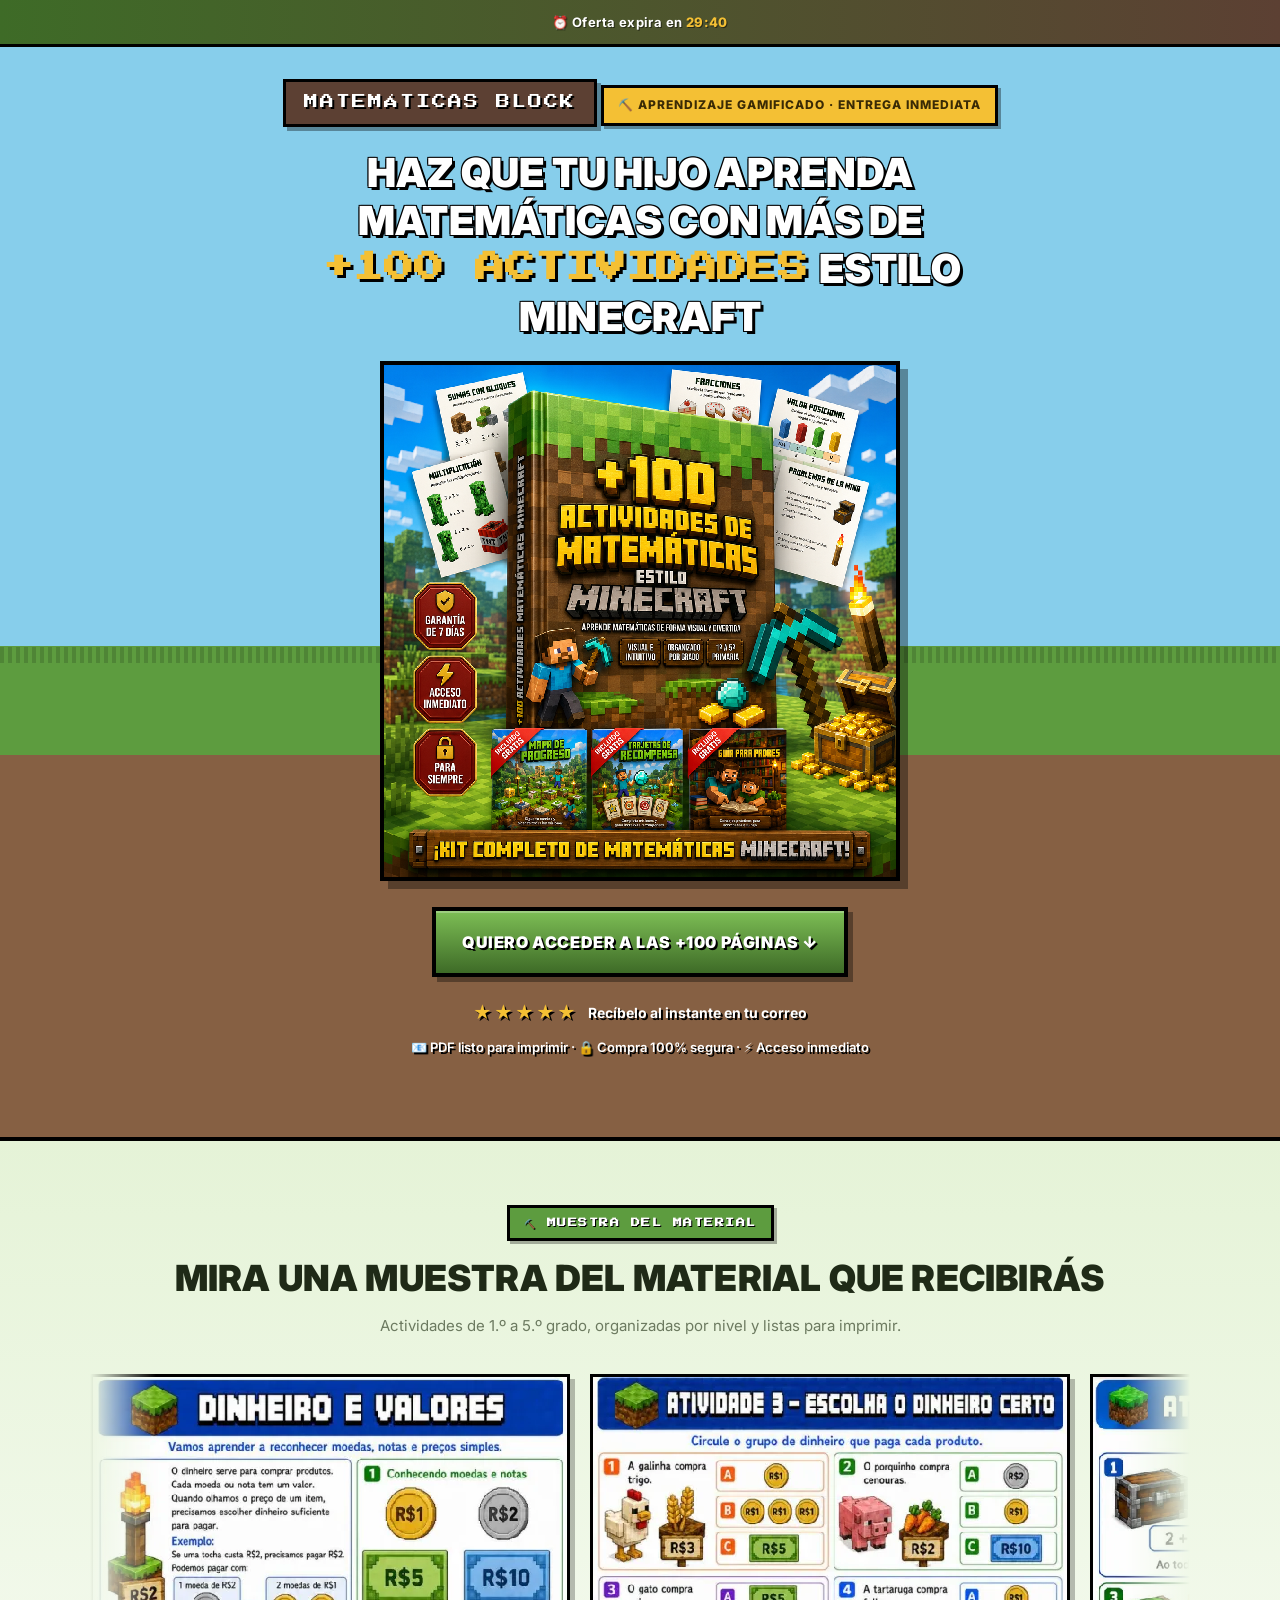
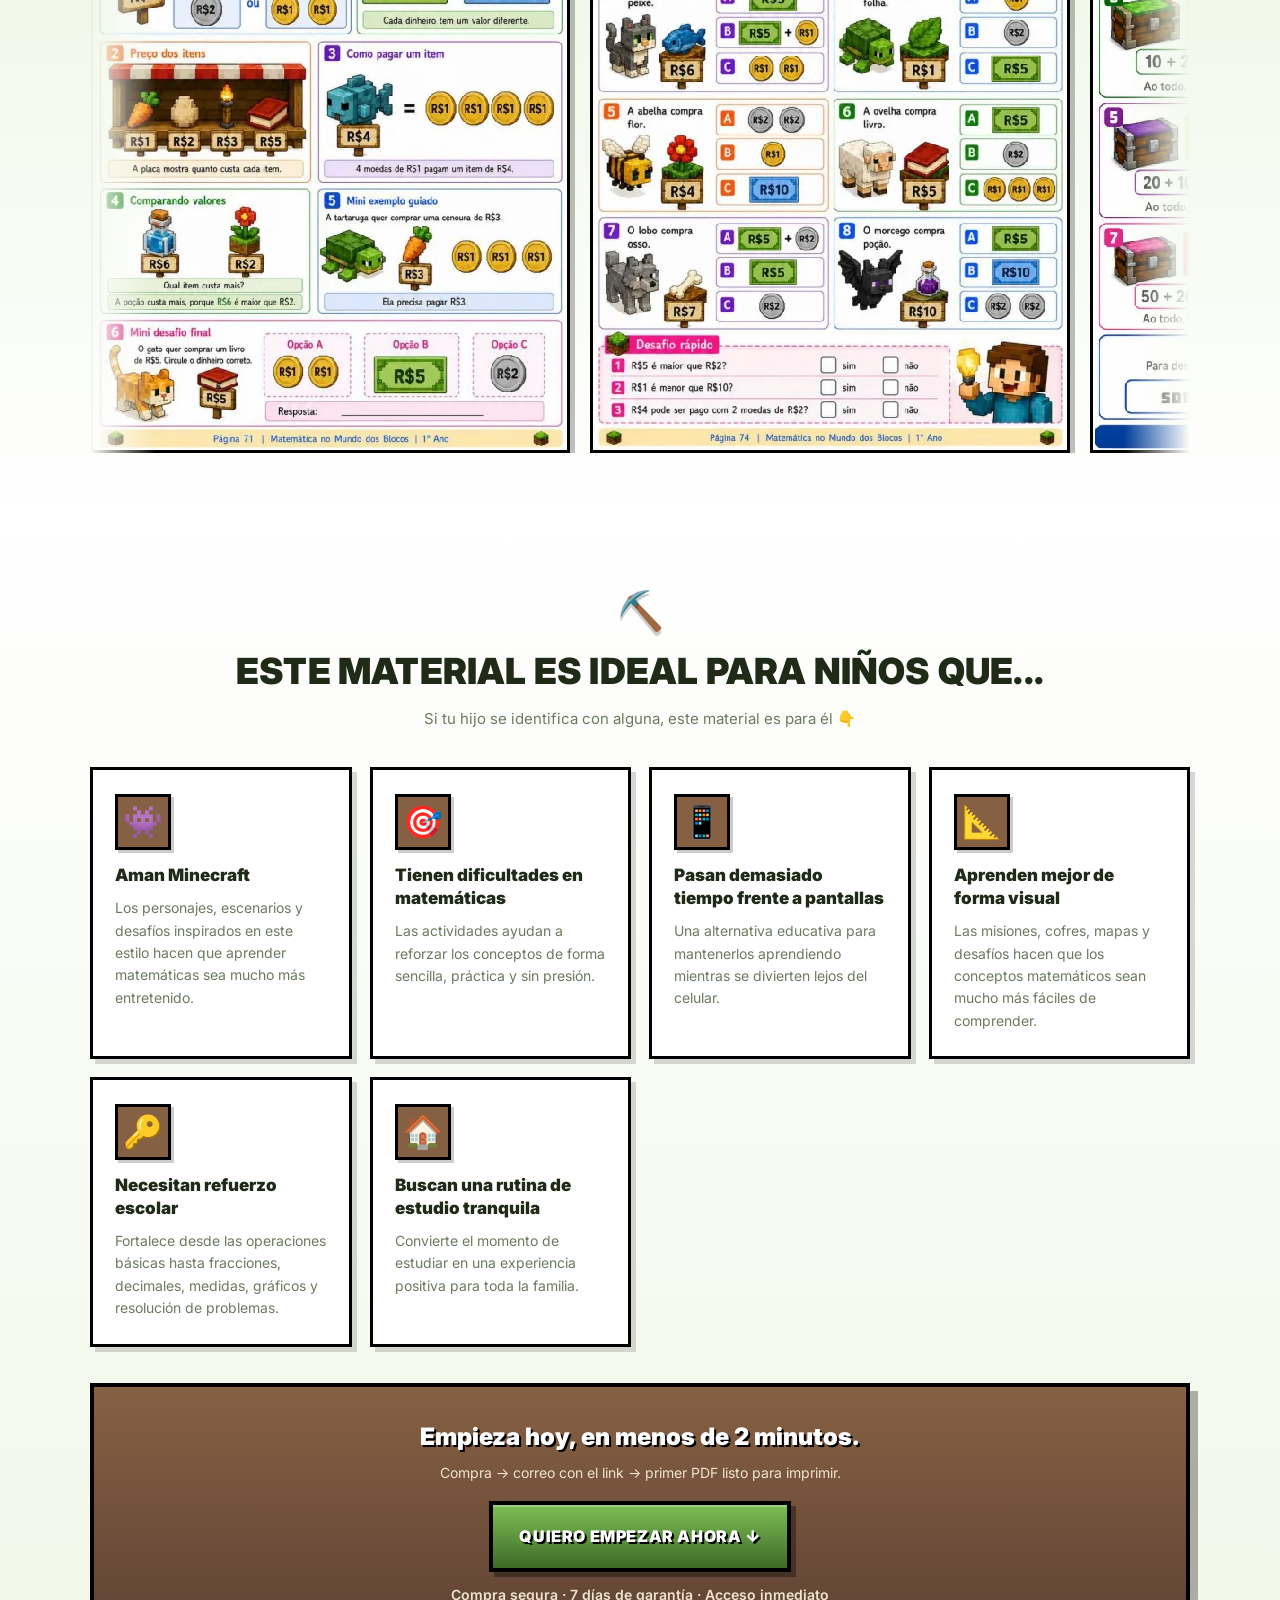
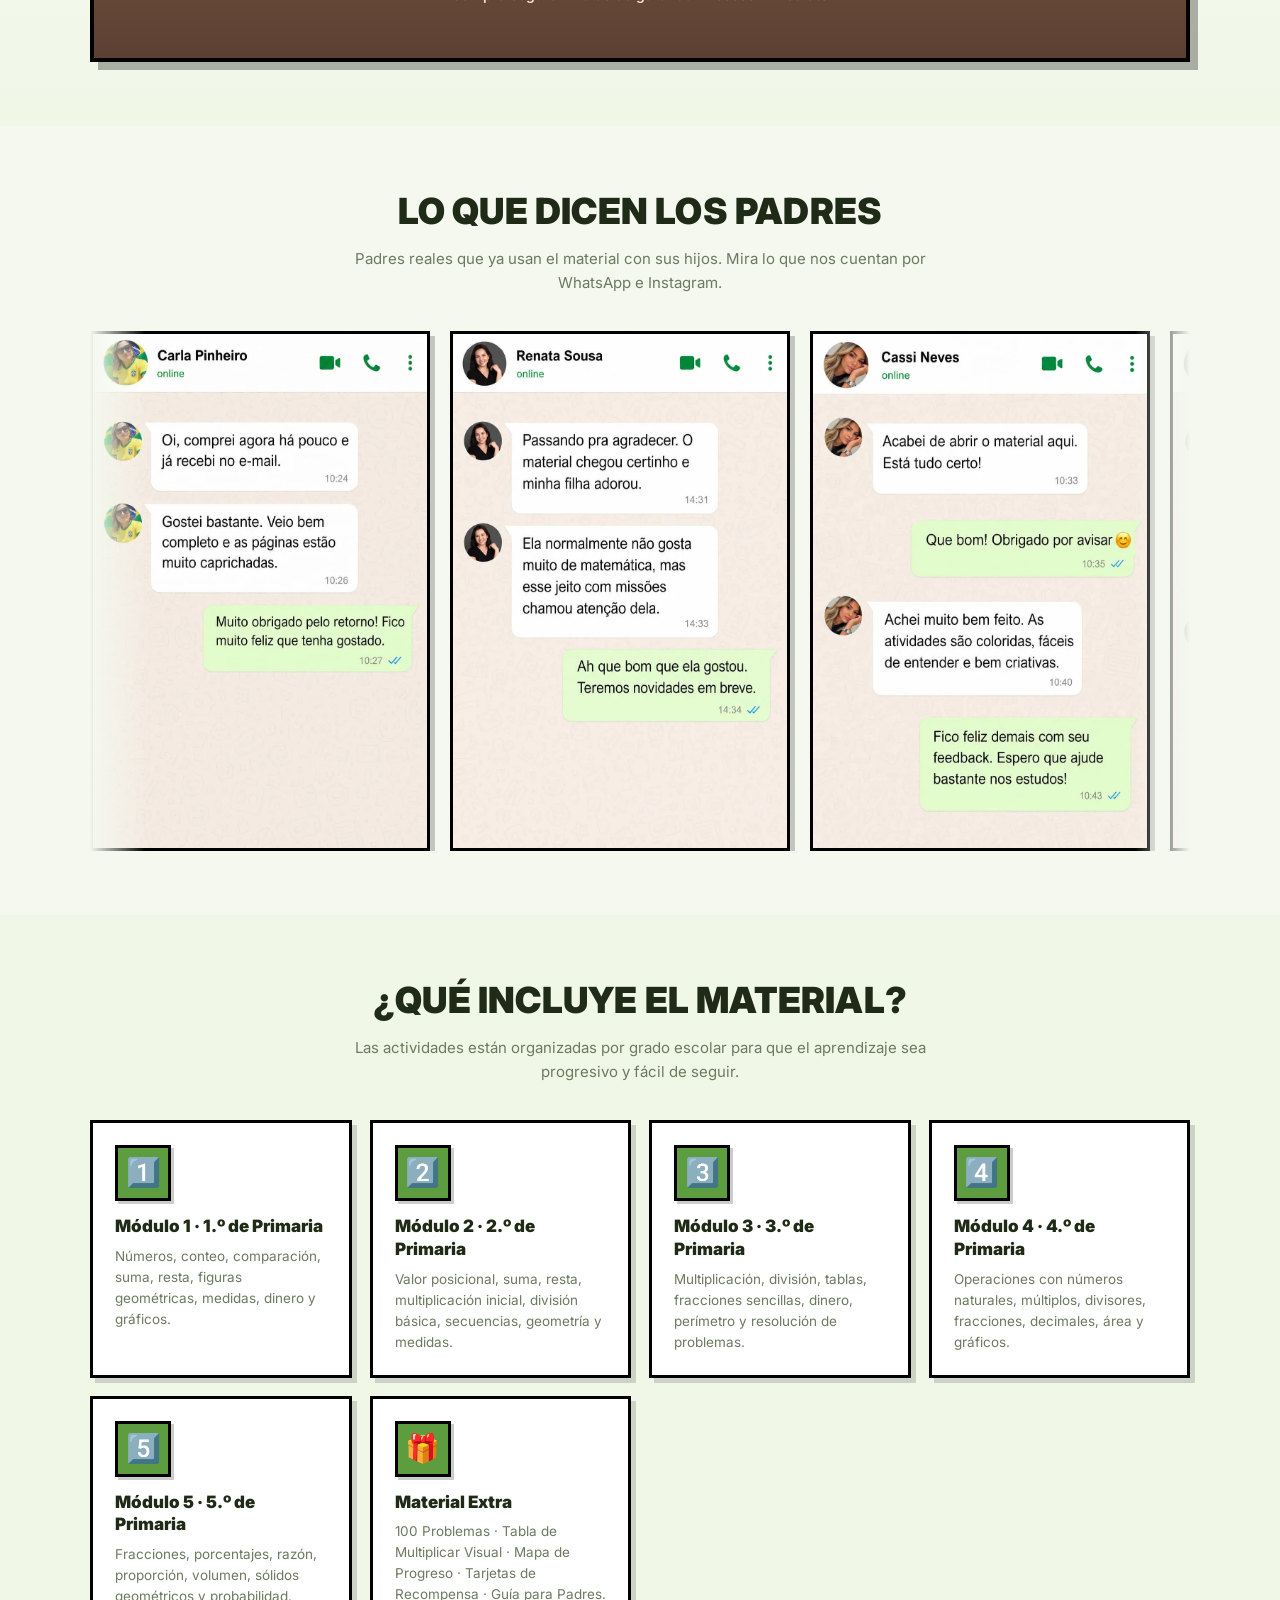
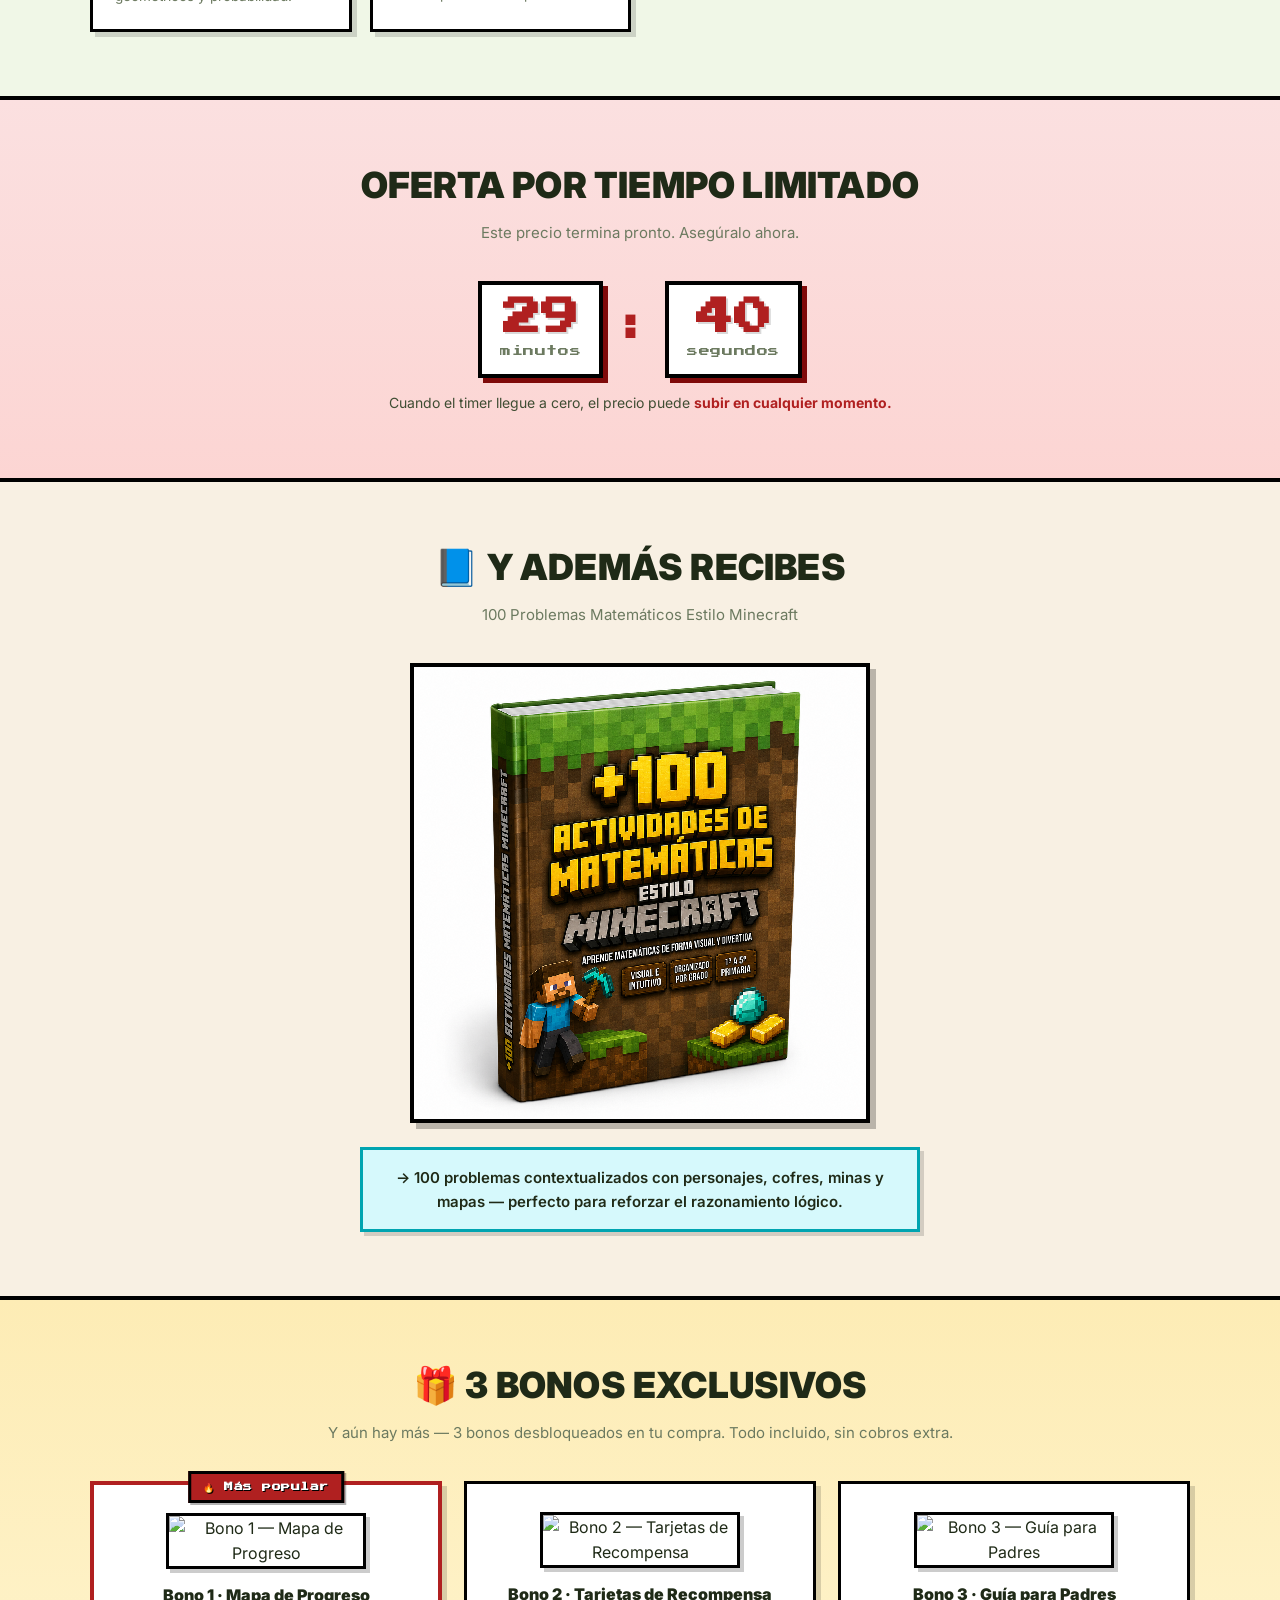
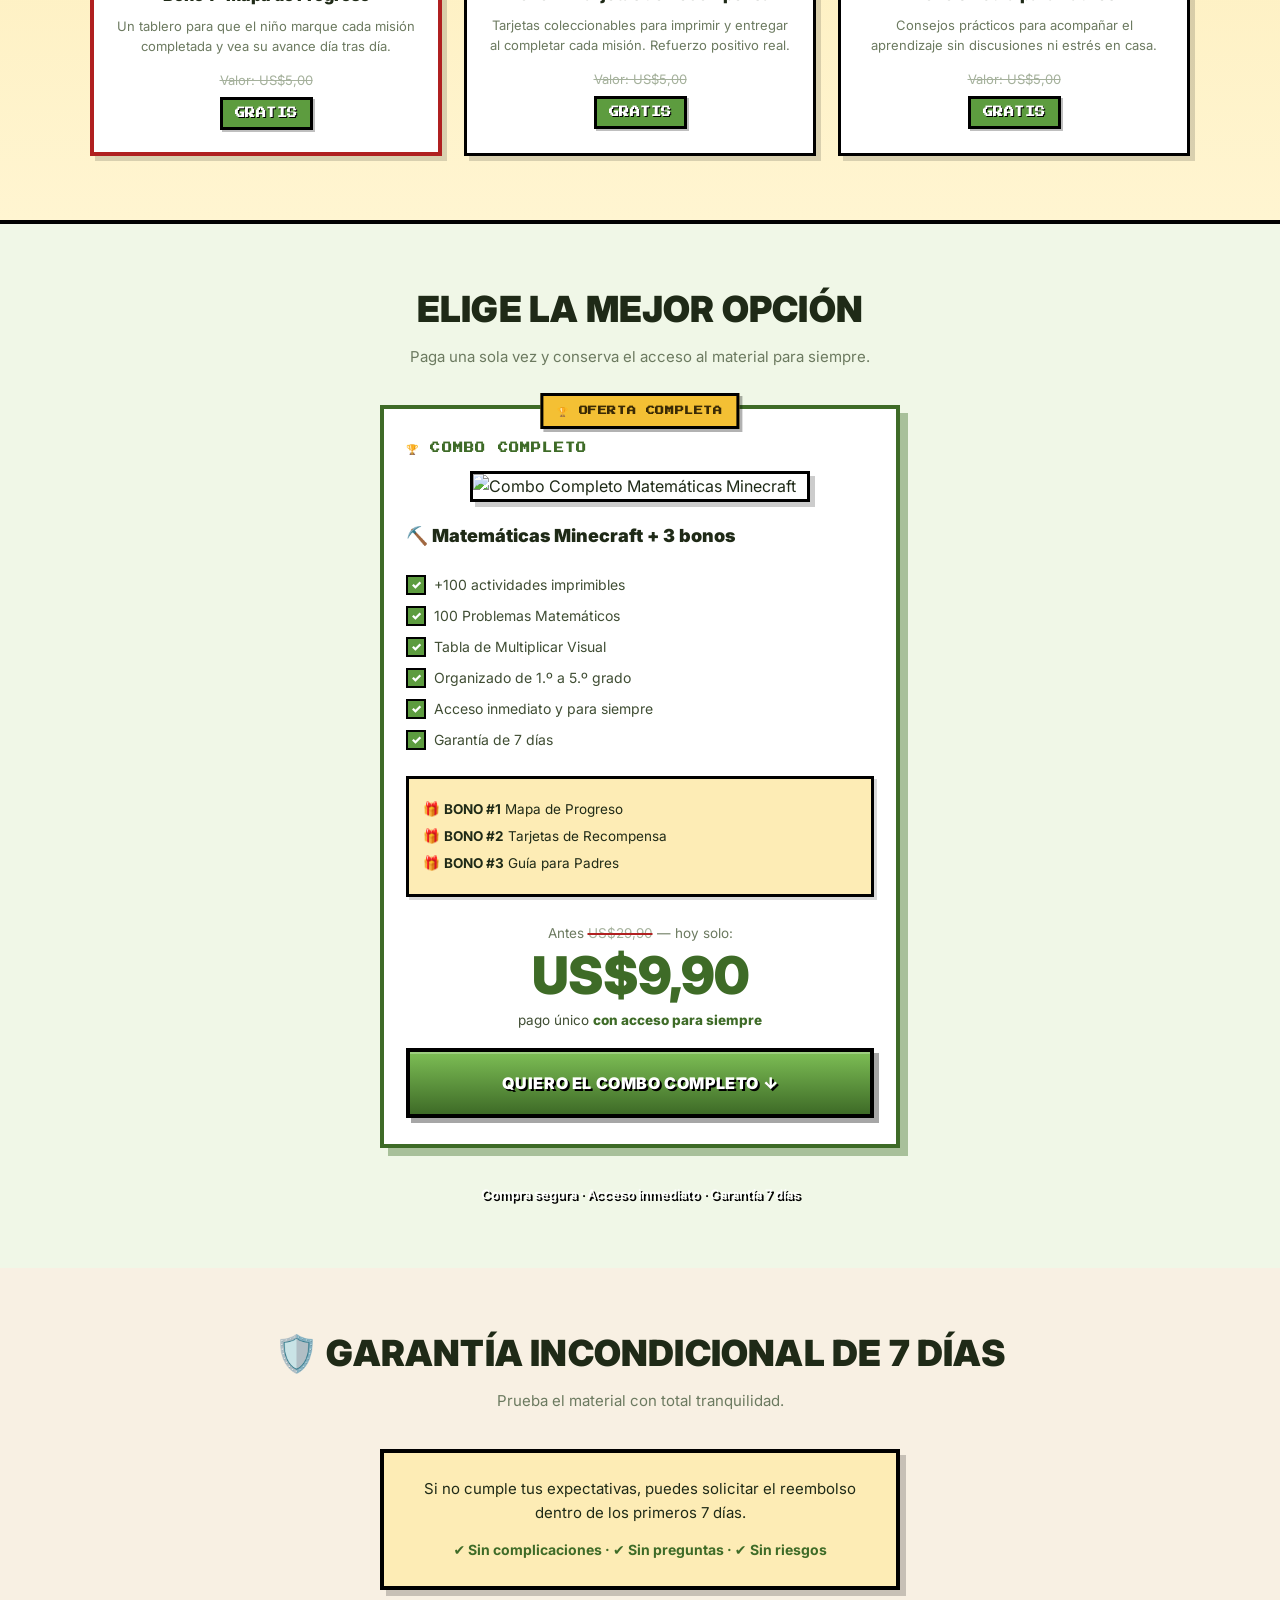
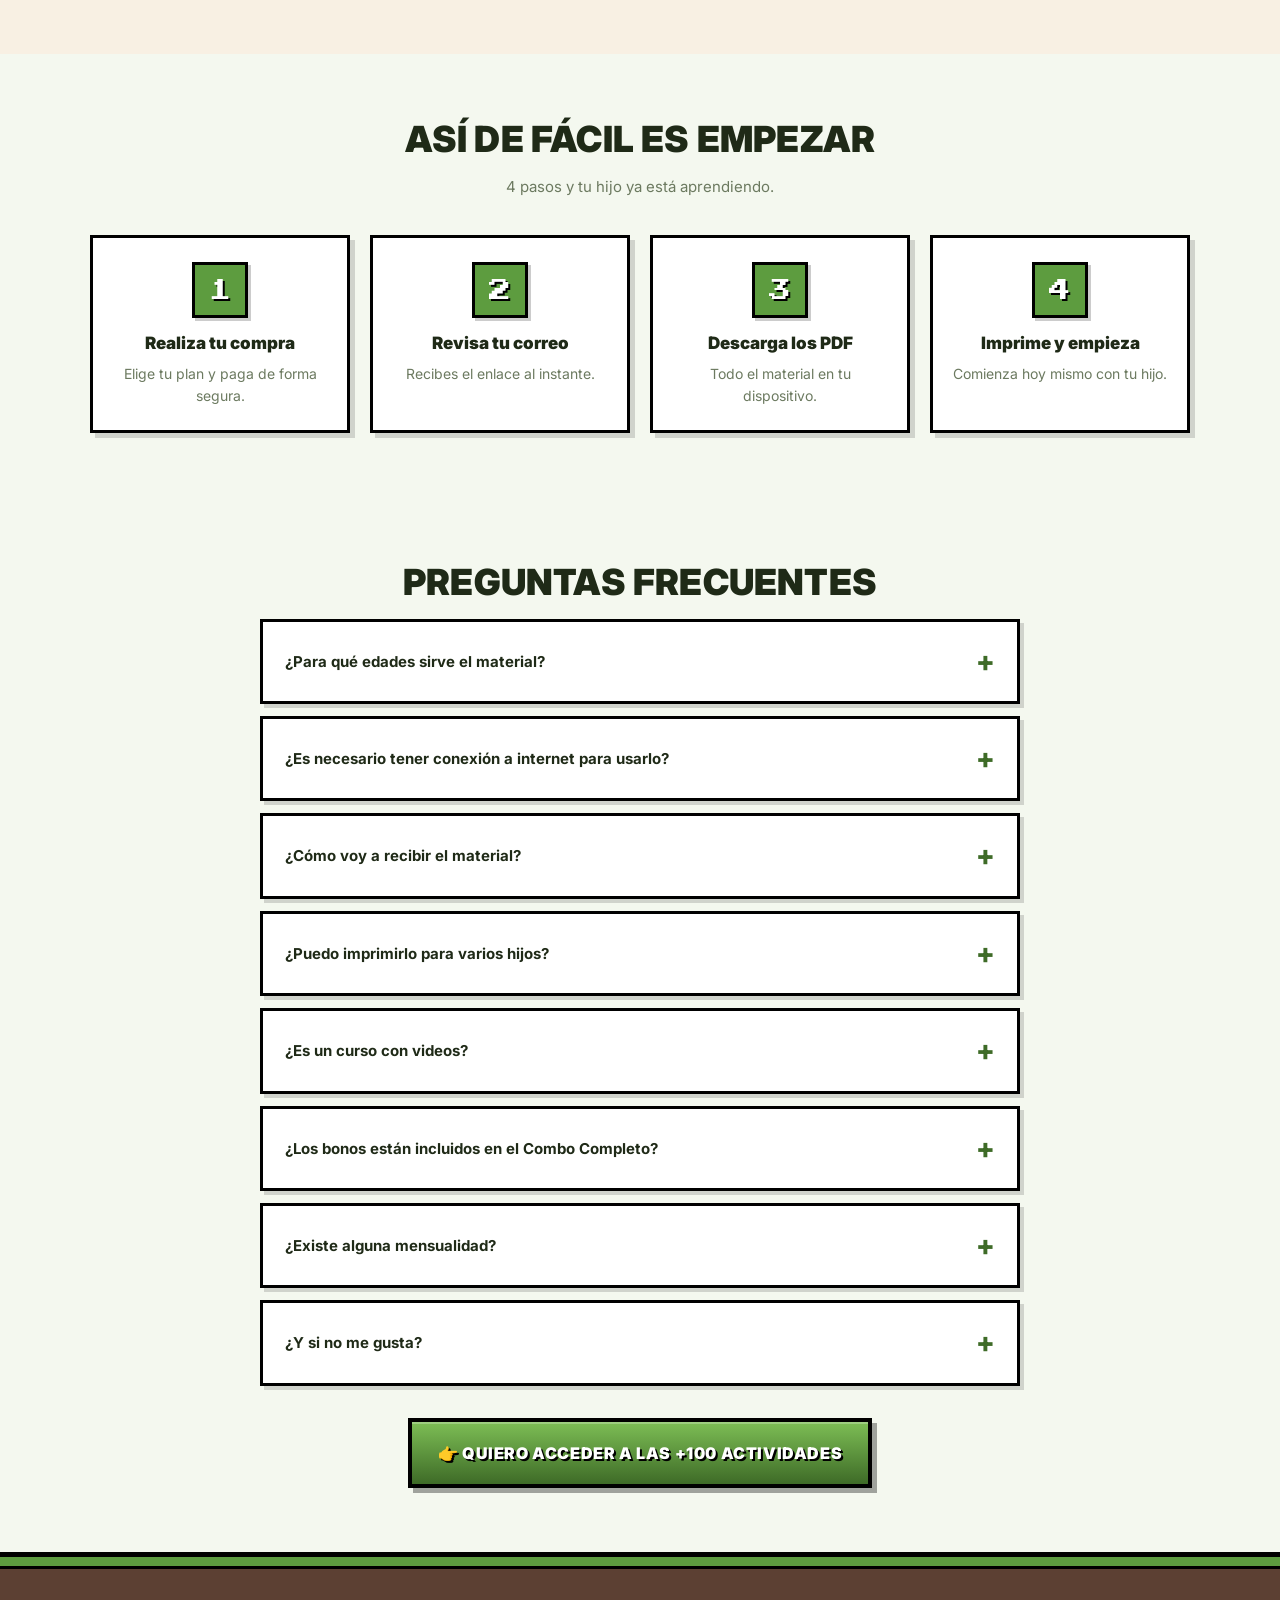
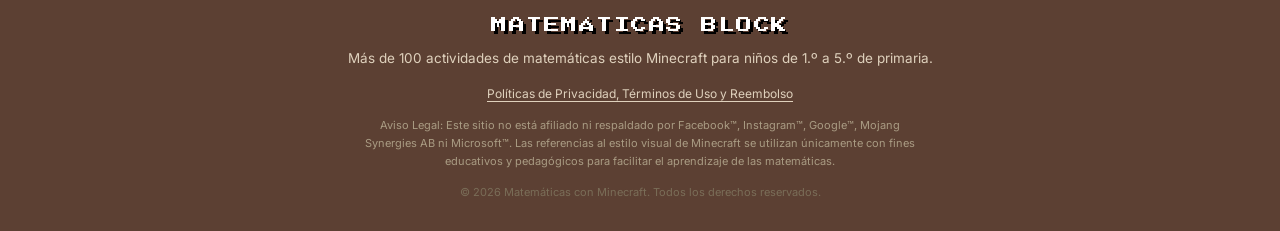
==== commit 2f951fcb: "tweak: top bar mais curto, sem emails no footer, mobile compact, carrossel dep 18s" ====
--- a/index.html
+++ b/index.html
@@ -15,7 +15,7 @@
 
 <!-- TOP BAR -->
 <div class="top-bar">
-  <span>🟩 OFERTA ACTIVA · Entrega inmediata · Expira en <strong id="topTimer">29:43</strong></span>
+  <span>⏰ Oferta expira en <strong id="topTimer">29:43</strong></span>
 </div>
 
 <!-- HERO -->
@@ -316,11 +316,6 @@
     <p class="footer-brand">MATEMÁTICAS BLOCK</p>
     <p class="footer-tag">Más de 100 actividades de matemáticas estilo Minecraft para niños de 1.º a 5.º de primaria.</p>
 
-    <div class="footer-info">
-      <p><strong>Contacto:</strong> <a href="mailto:contato.matematicasblock@gmail.com">contato.matematicasblock@gmail.com</a></p>
-      <p><strong>Soporte:</strong> <a href="mailto:contato.matematicasblock@gmail.com">contato.matematicasblock@gmail.com</a></p>
-    </div>
-
     <p class="footer-links">
       <a href="/politicas.html">Políticas de Privacidad, Términos de Uso y Reembolso</a>
     </p>
--- a/styles.css
+++ b/styles.css
@@ -269,7 +269,7 @@
 .dep-marquee-track{
   display:flex;gap:20px;
   width:max-content;
-  animation:marquee 38s linear infinite;
+  animation:marquee 18s linear infinite;
   will-change:transform;
 }
 .dep-item{
@@ -853,14 +853,27 @@
 
 /* ============ MOBILE TUNING ============ */
 @media (max-width:640px){
-  .hero{padding:24px 16px 68px}
-  .hero h1{font-size:26px;line-height:1.25}
-  .brand{font-size:12px;padding:8px 14px}
-  .kicker{font-size:10px}
-  .section{padding:48px 16px}
+  .hero{padding:20px 16px 40px}
+  .hero h1{font-size:24px;line-height:1.25;margin-bottom:12px}
+  .hero .sub{margin-bottom:14px}
+  .hero-img-wrap{margin:12px auto 16px}
+  .brand{font-size:12px;padding:8px 14px;margin-bottom:12px}
+  .kicker{font-size:10px;margin-bottom:10px}
+  .section{padding:32px 16px}
+  .section-title{font-size:22px;line-height:1.25}
+  .section-sub{margin-bottom:22px;font-size:14px}
+  .top-bar{padding:9px 12px;font-size:12px}
   .cd-box{min-width:82px;padding:12px 14px}
   .cd-box span{font-size:28px}
   .plan-price{font-size:40px}
   .cta-primary{font-size:14px;padding:16px 20px}
-  .section-title{font-size:22px;line-height:1.25}
-}
+  .learn-grid,.ideal-grid-v2,.bonus-grid,.steps-grid{gap:12px}
+  .material-head,.ideal-head{margin-bottom:20px}
+  .cta-block-v2{margin-top:24px;padding:26px 16px}
+  .cta-block-v2 h3{font-size:20px}
+  .plan-card{padding:22px 18px}
+  .plan-list{margin:10px 0}
+  .bonus-list-mini{padding:12px}
+  .guarantee-box{padding:20px}
+  .footer{padding:34px 20px 24px}
+}
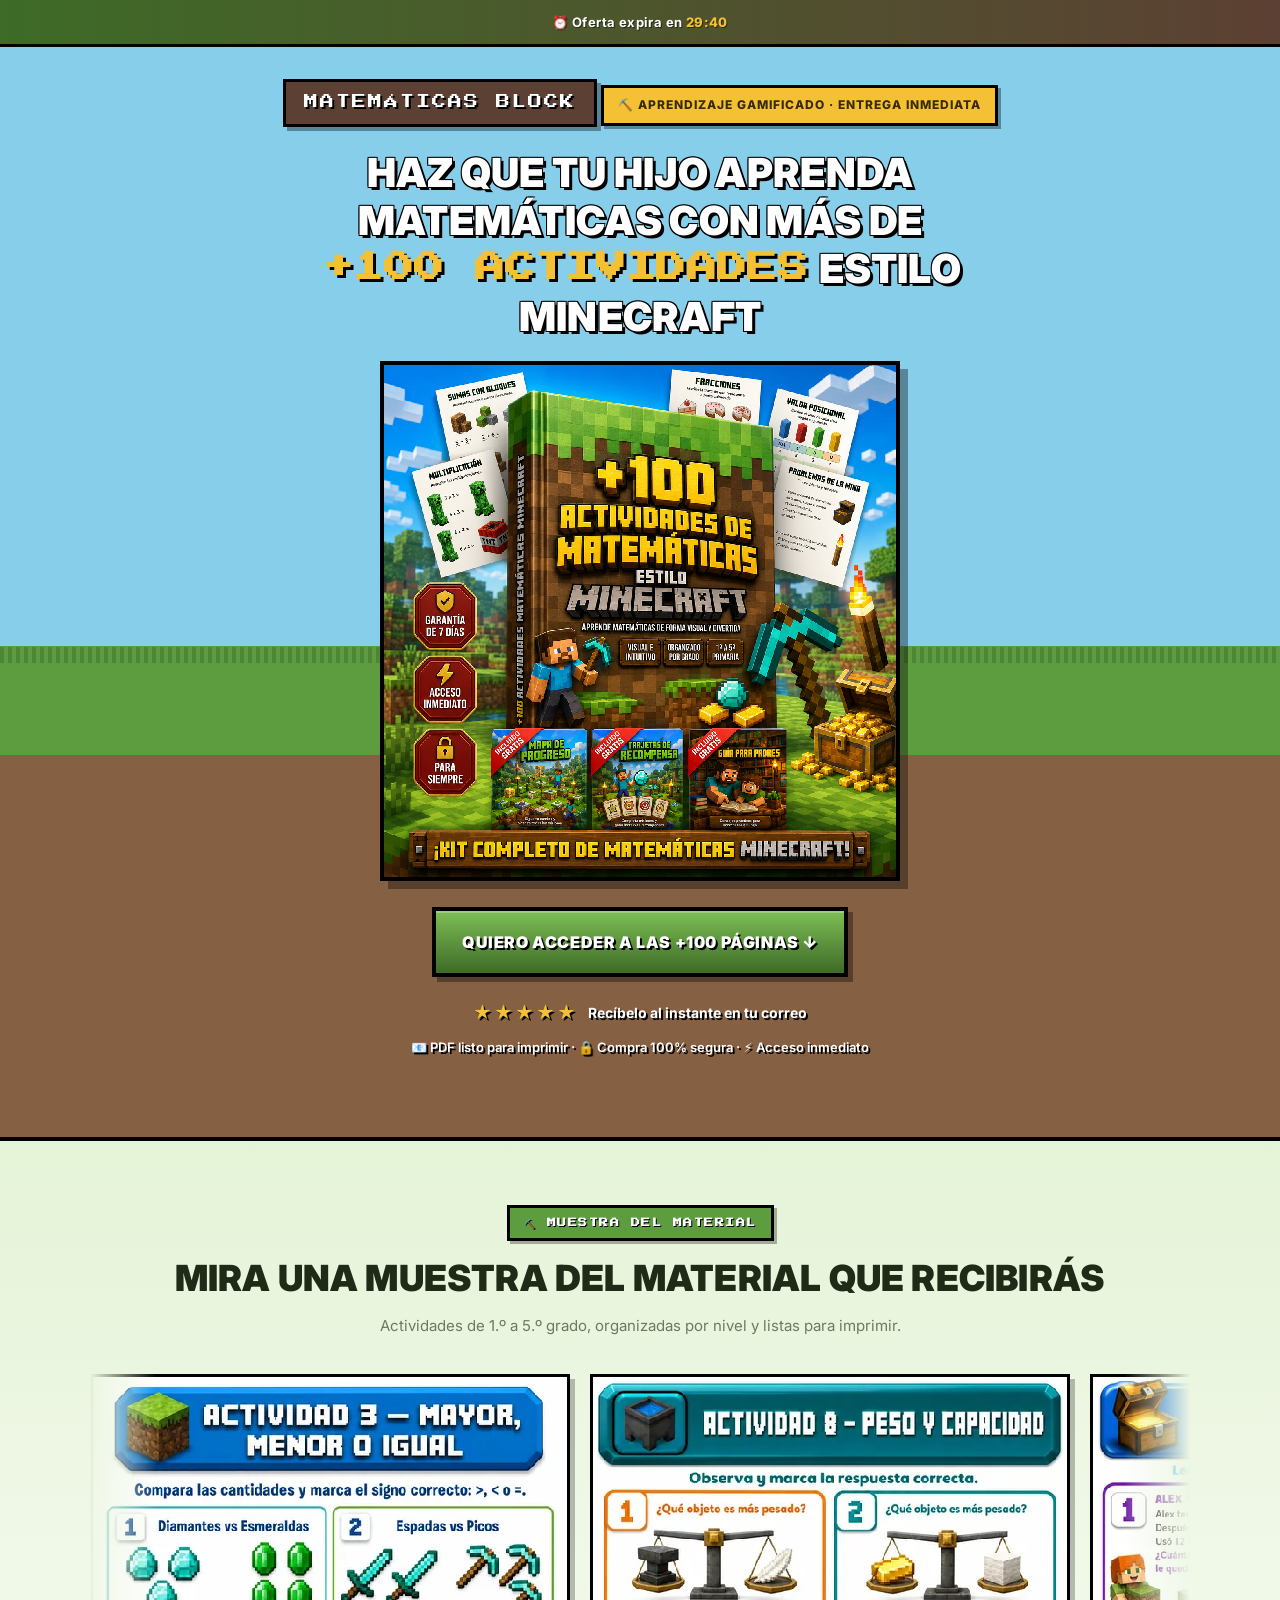
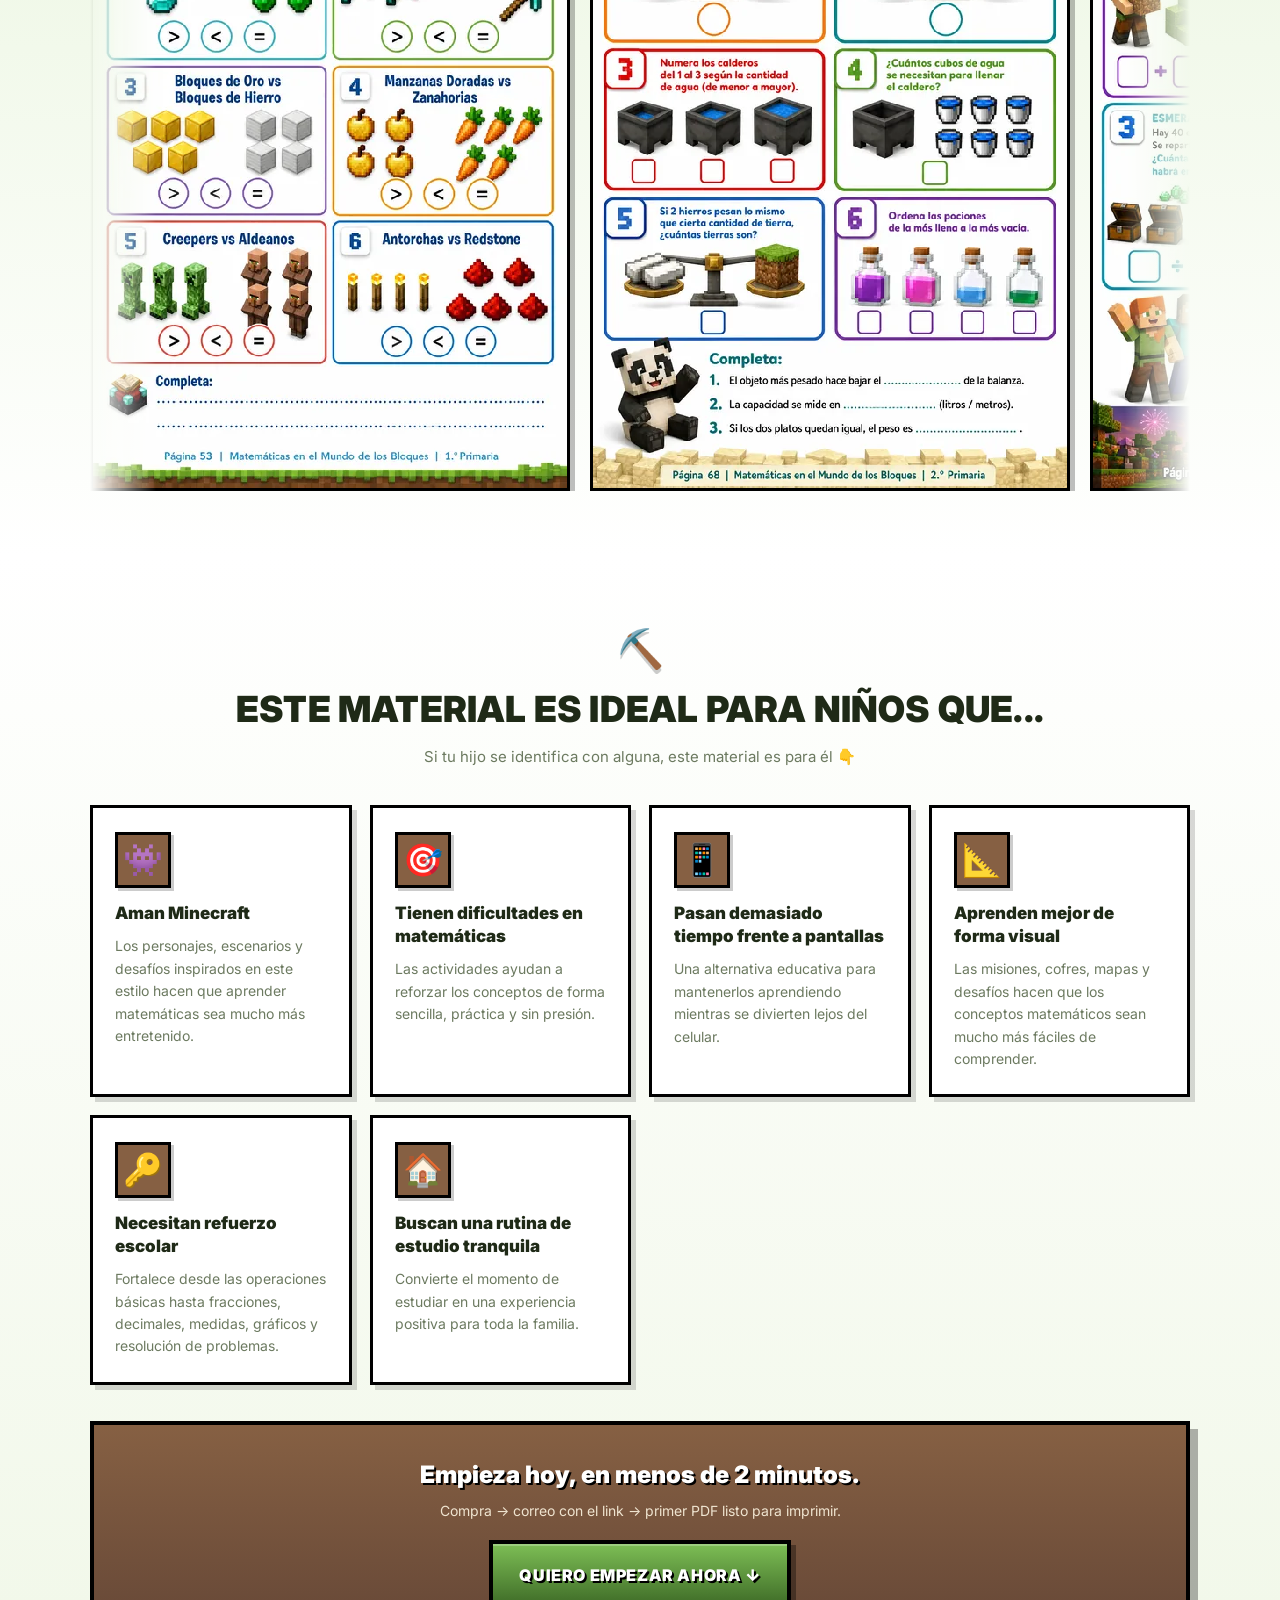
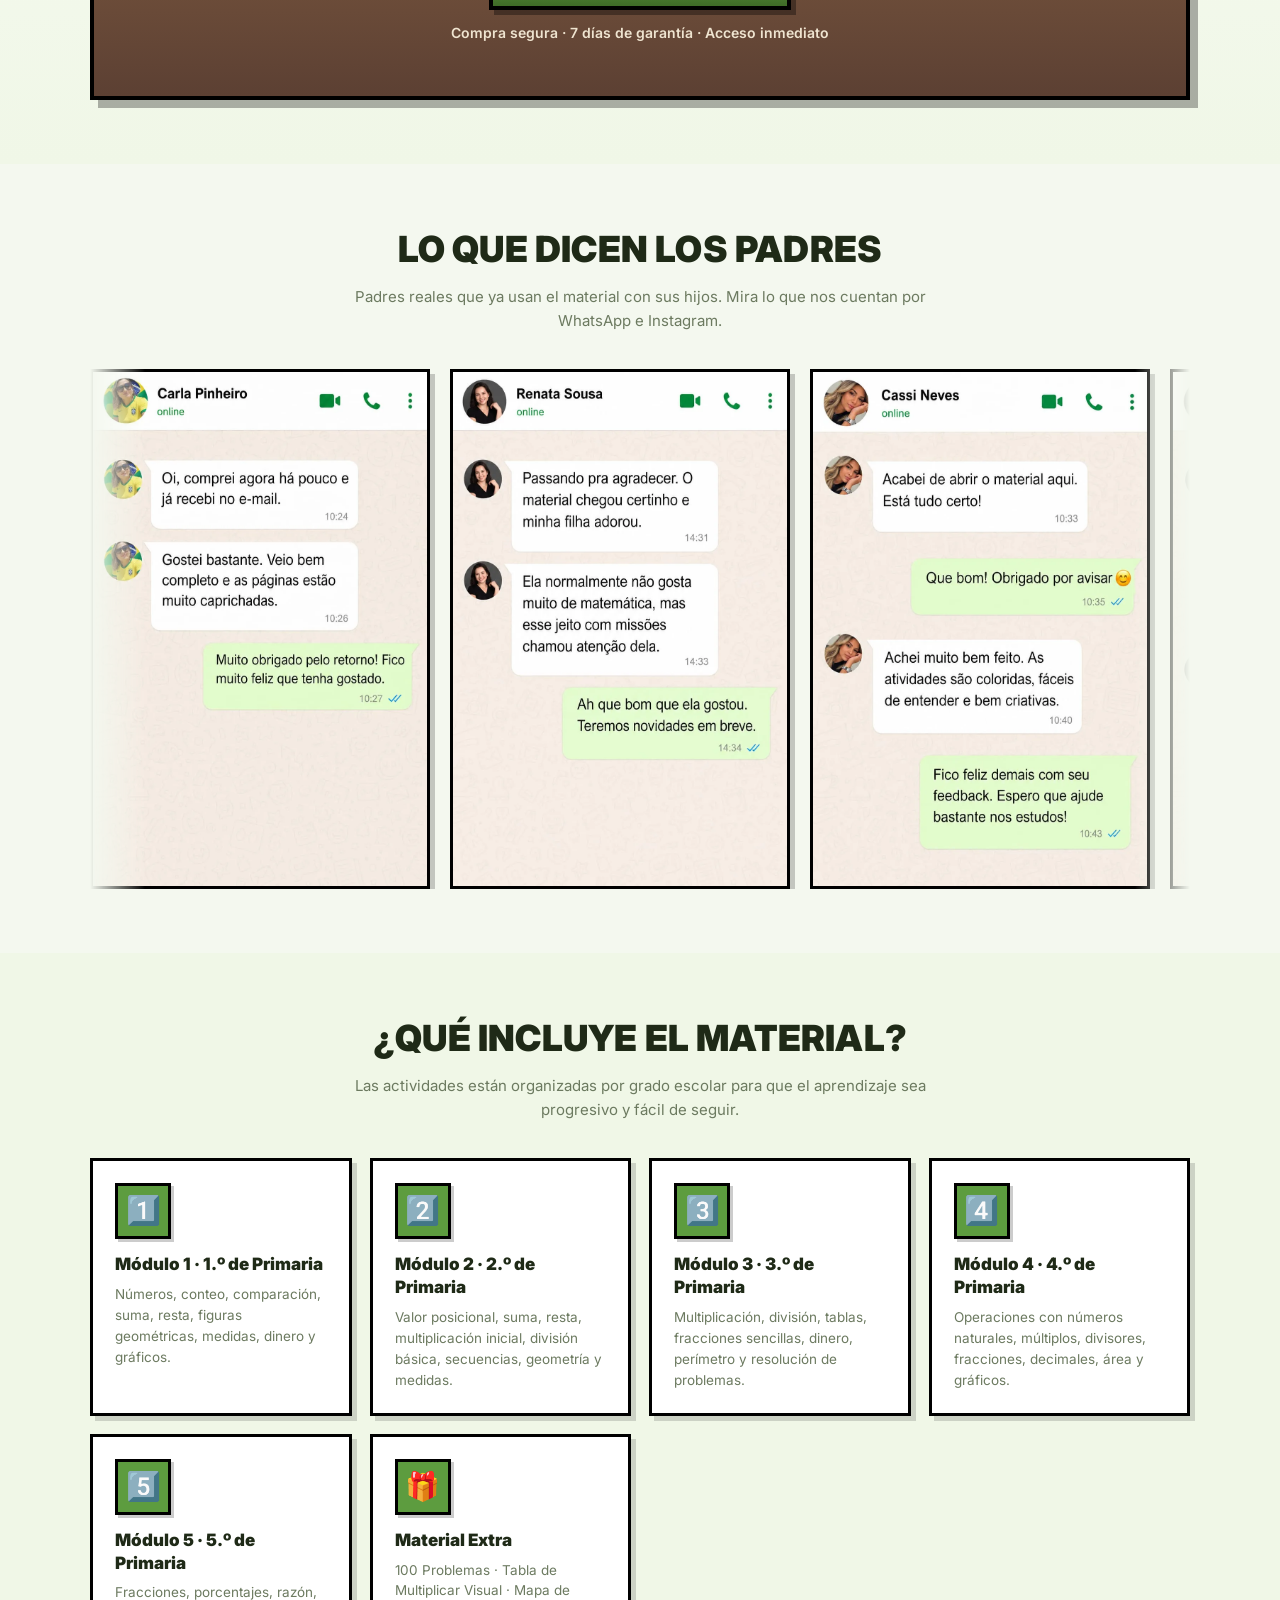
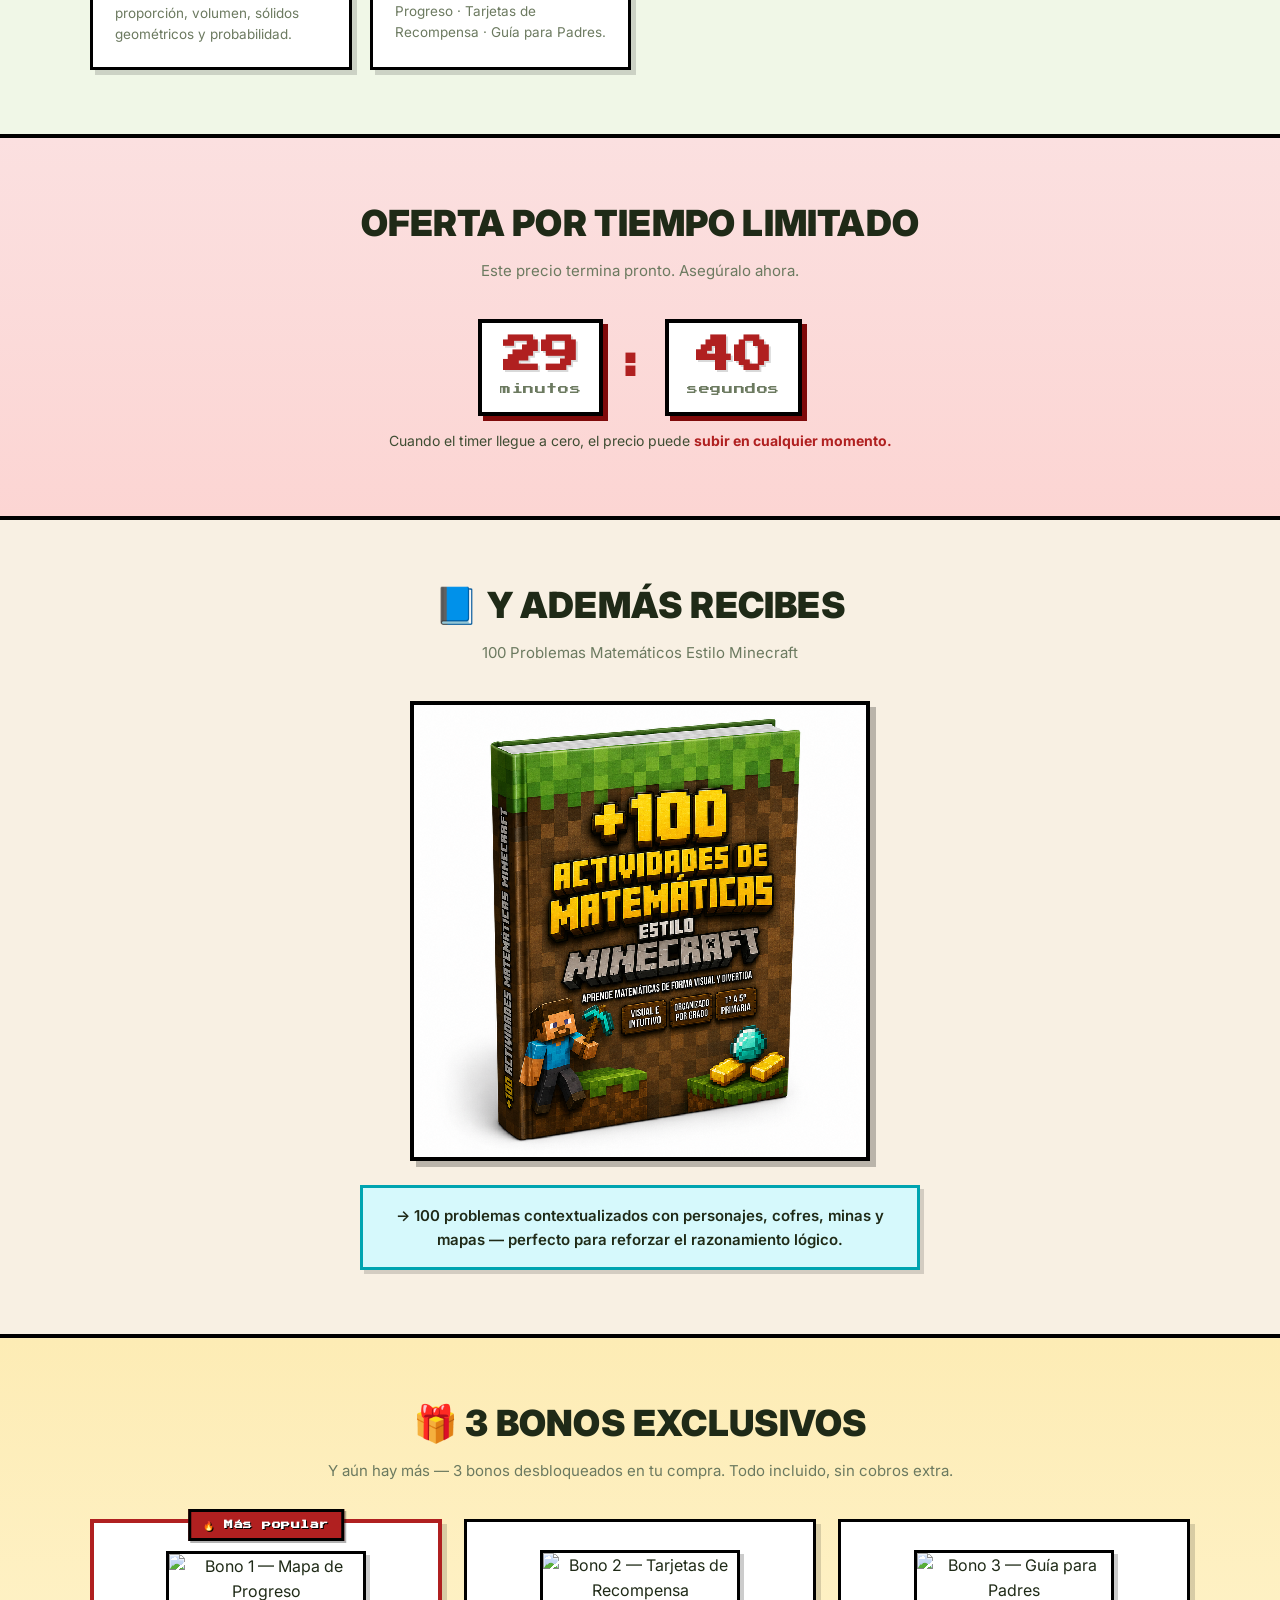
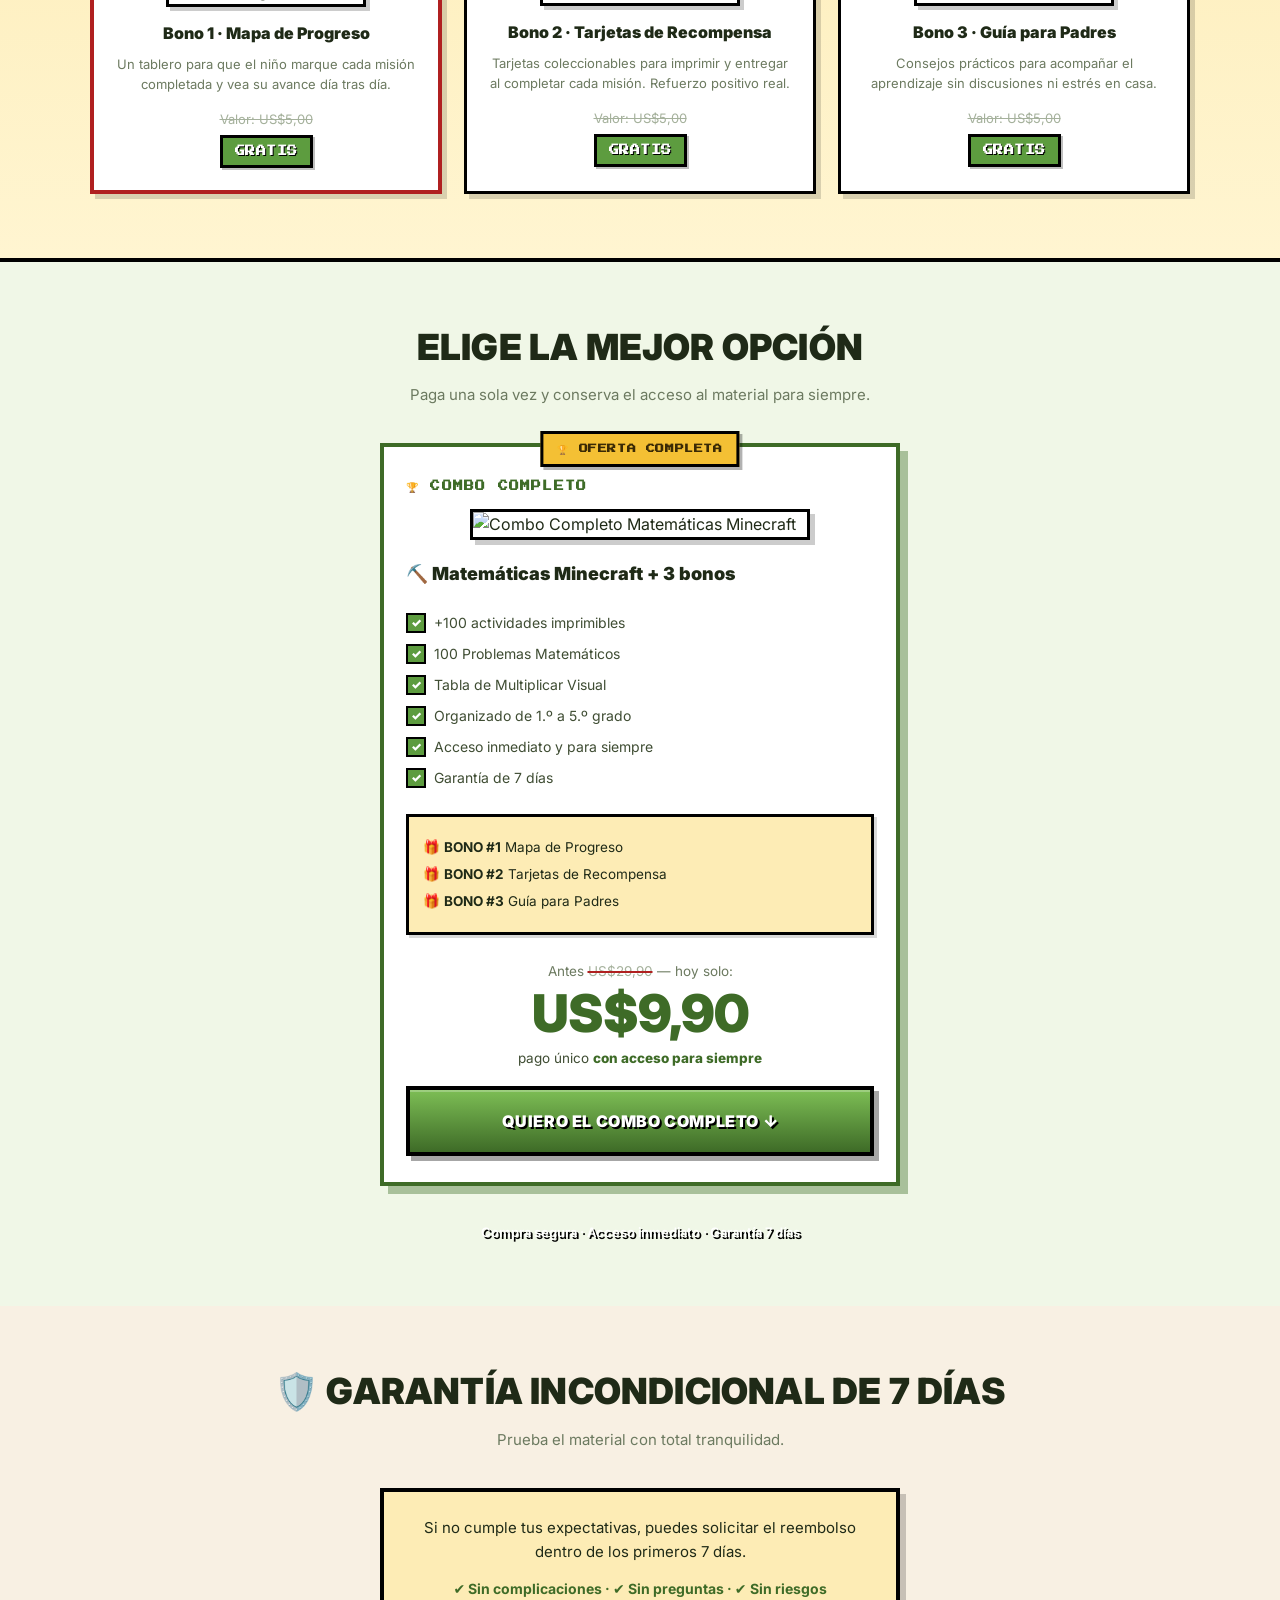
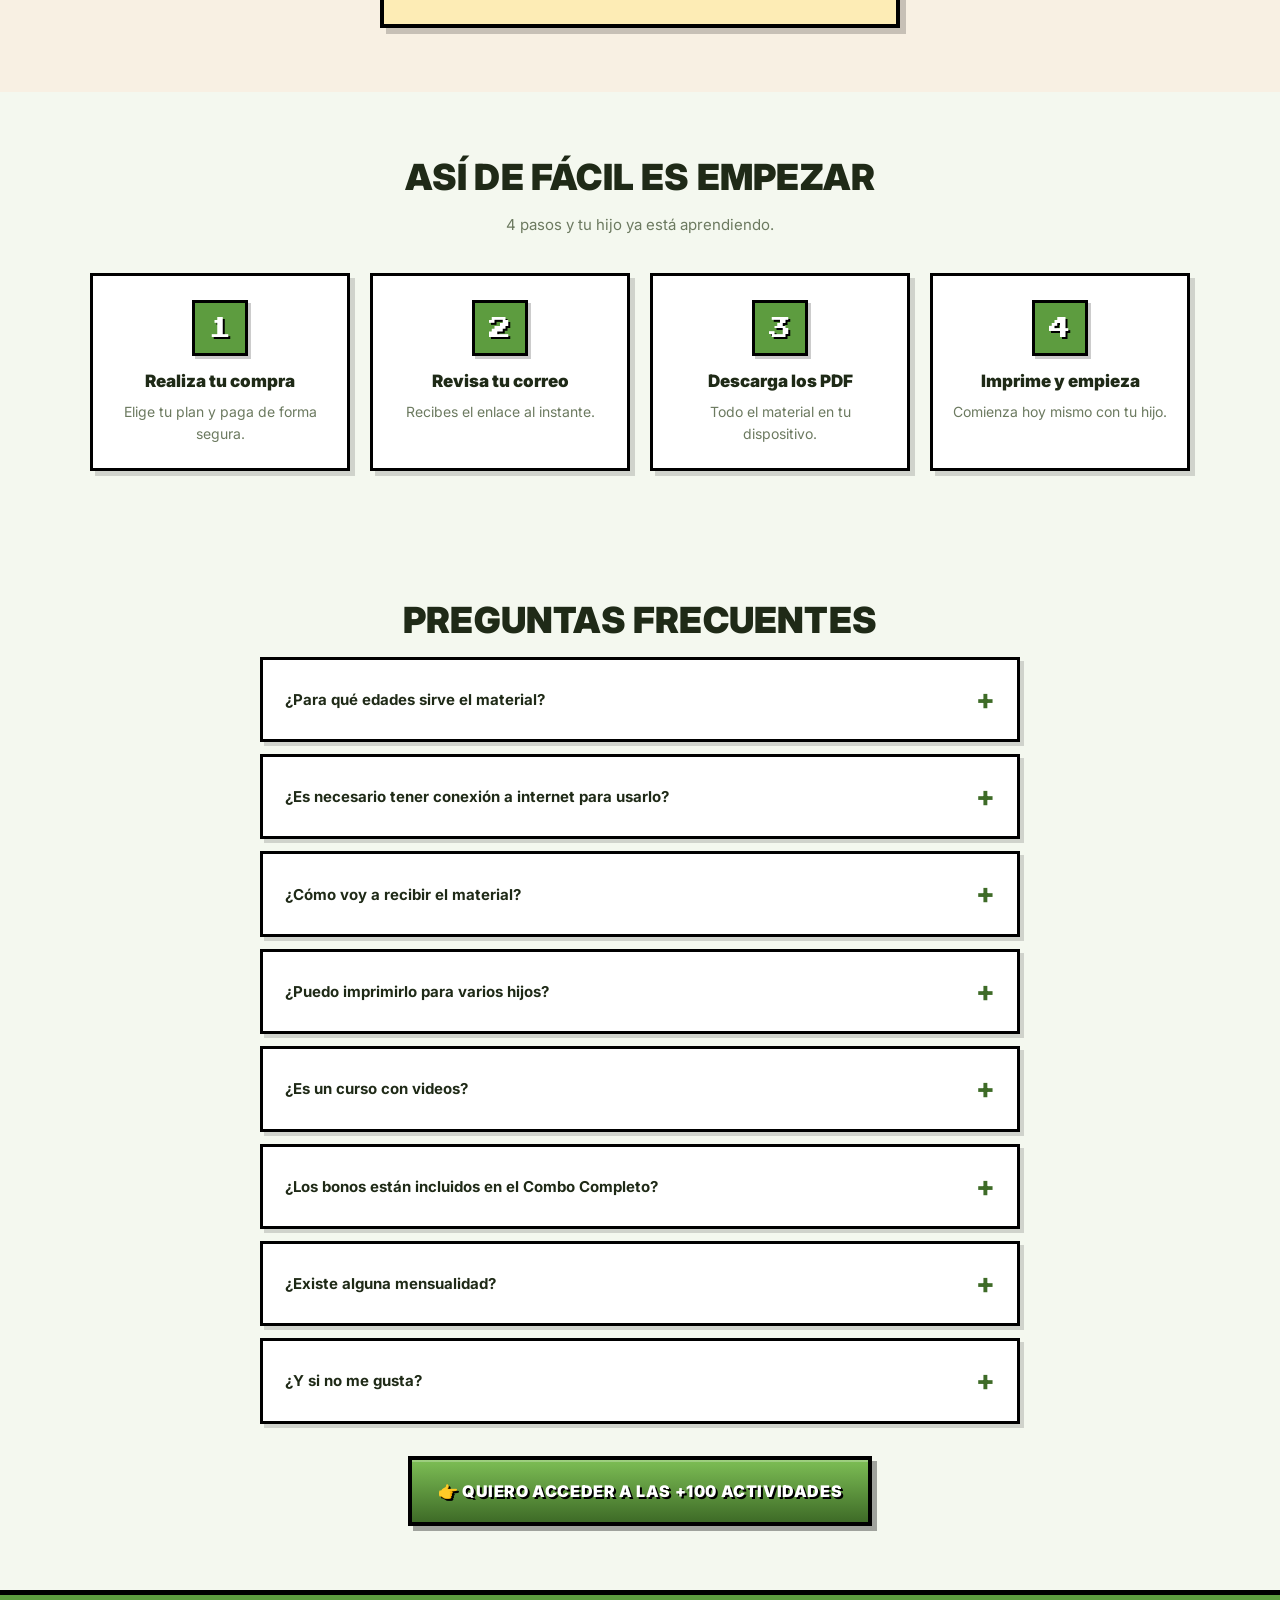
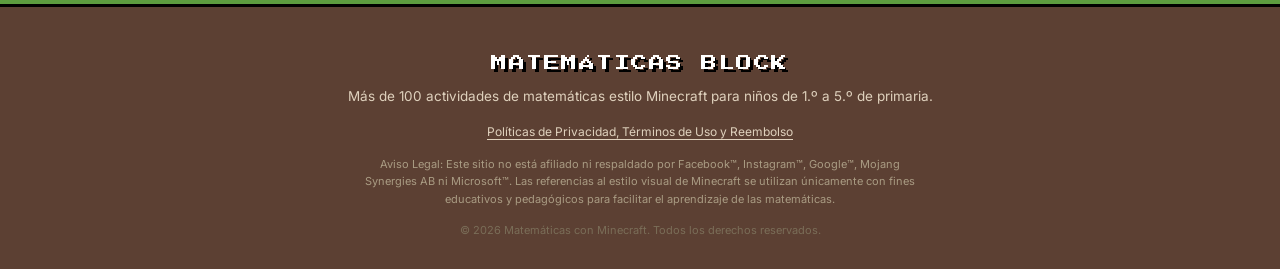
==== commit 35ffd93c: "Carrusel: reemplaza muestras en portugues por el entregable real en espanol Las 7 imagenes anteriore" ====
--- a/index.html
+++ b/index.html
@@ -49,13 +49,14 @@
 
     <div class="marquee">
       <div class="marquee-track">
-        <div class="marquee-item"><img loading="lazy" decoding="async" src="assets/mm1.webp" alt="Actividad matemática — 1.º de primaria, suma con bloques" /></div>
-        <div class="marquee-item"><img loading="lazy" decoding="async" src="assets/mm2.webp" alt="Actividad matemática — 2.º de primaria, valor posicional" /></div>
-        <div class="marquee-item"><img loading="lazy" decoding="async" src="assets/mm3.webp" alt="Actividad matemática — 3.º de primaria, multiplicación" /></div>
-        <div class="marquee-item"><img loading="lazy" decoding="async" src="assets/mm4.webp" alt="Actividad matemática — 4.º de primaria, fracciones" /></div>
-        <div class="marquee-item"><img loading="lazy" decoding="async" src="assets/mm5.webp" alt="Actividad matemática — 5.º de primaria, porcentajes" /></div>
-        <div class="marquee-item"><img loading="lazy" decoding="async" src="assets/mm6.webp" alt="Problemas matemáticos estilo bloques" /></div>
-        <div class="marquee-item"><img loading="lazy" decoding="async" src="assets/mm7.webp" alt="Tabla de multiplicar visual bloques" /></div>
+        <div class="marquee-item"><img loading="lazy" decoding="async" src="assets/mm1.webp" alt="Actividad matemática — 1.º de primaria, mayor, menor o igual" /></div>
+        <div class="marquee-item"><img loading="lazy" decoding="async" src="assets/mm2.webp" alt="Actividad matemática — 2.º de primaria, peso y capacidad" /></div>
+        <div class="marquee-item"><img loading="lazy" decoding="async" src="assets/mm3.webp" alt="Actividad matemática — 2.º de primaria, problemas con bloques" /></div>
+        <div class="marquee-item"><img loading="lazy" decoding="async" src="assets/mm4.webp" alt="Actividad matemática — 3.º de primaria, división" /></div>
+        <div class="marquee-item"><img loading="lazy" decoding="async" src="assets/mm5.webp" alt="Actividad matemática — 3.º de primaria, tablas de multiplicar" /></div>
+        <div class="marquee-item"><img loading="lazy" decoding="async" src="assets/mm6.webp" alt="Actividad matemática — 3.º de primaria, el dinero" /></div>
+        <div class="marquee-item"><img loading="lazy" decoding="async" src="assets/mm7.webp" alt="Actividad matemática — 3.º de primaria, ángulos y figuras" /></div>
+        <div class="marquee-item"><img loading="lazy" decoding="async" src="assets/mm8.webp" alt="Actividad matemática — 4.º de primaria, resolución de problemas" /></div>
         <!-- duplicados para loop -->
         <div class="marquee-item" aria-hidden="true"><img loading="lazy" decoding="async" src="assets/mm1.webp" alt="" /></div>
         <div class="marquee-item" aria-hidden="true"><img loading="lazy" decoding="async" src="assets/mm2.webp" alt="" /></div>
@@ -64,6 +65,7 @@
         <div class="marquee-item" aria-hidden="true"><img loading="lazy" decoding="async" src="assets/mm5.webp" alt="" /></div>
         <div class="marquee-item" aria-hidden="true"><img loading="lazy" decoding="async" src="assets/mm6.webp" alt="" /></div>
         <div class="marquee-item" aria-hidden="true"><img loading="lazy" decoding="async" src="assets/mm7.webp" alt="" /></div>
+        <div class="marquee-item" aria-hidden="true"><img loading="lazy" decoding="async" src="assets/mm8.webp" alt="" /></div>
       </div>
     </div>
   </div>
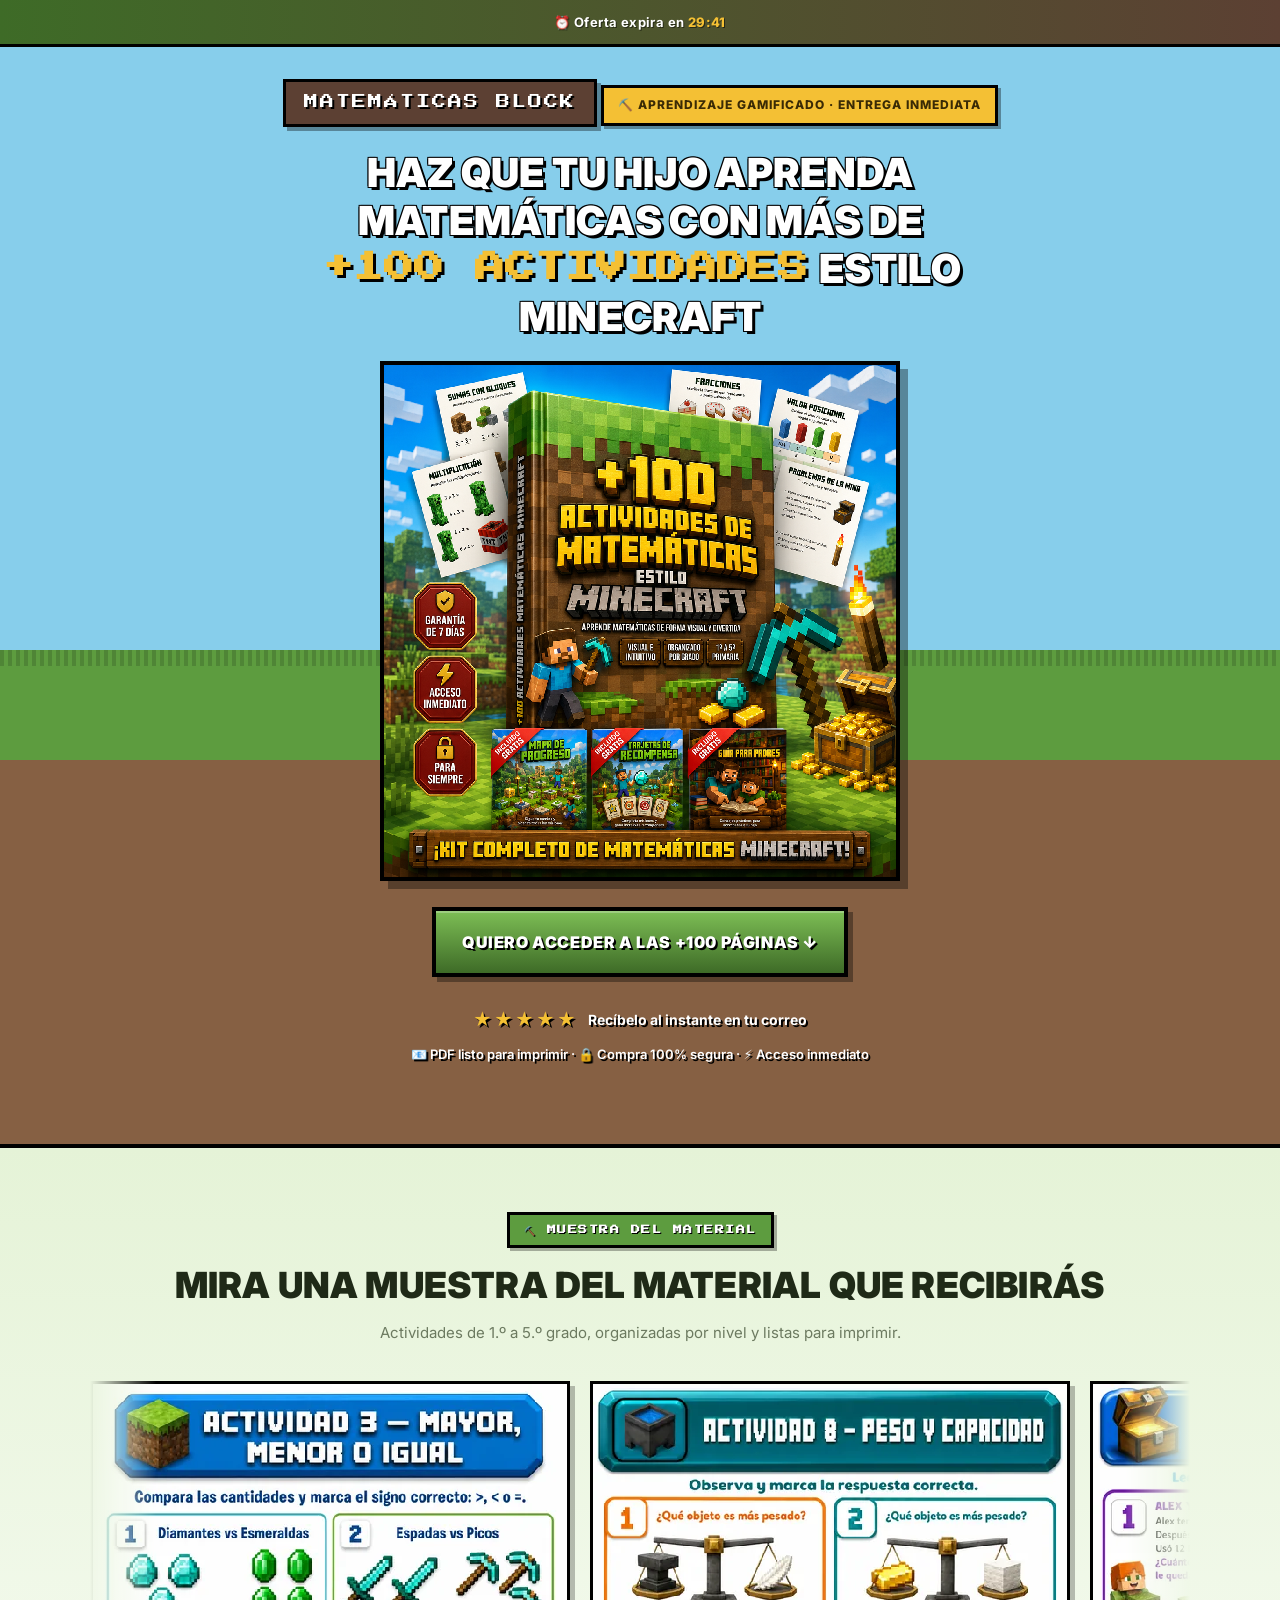
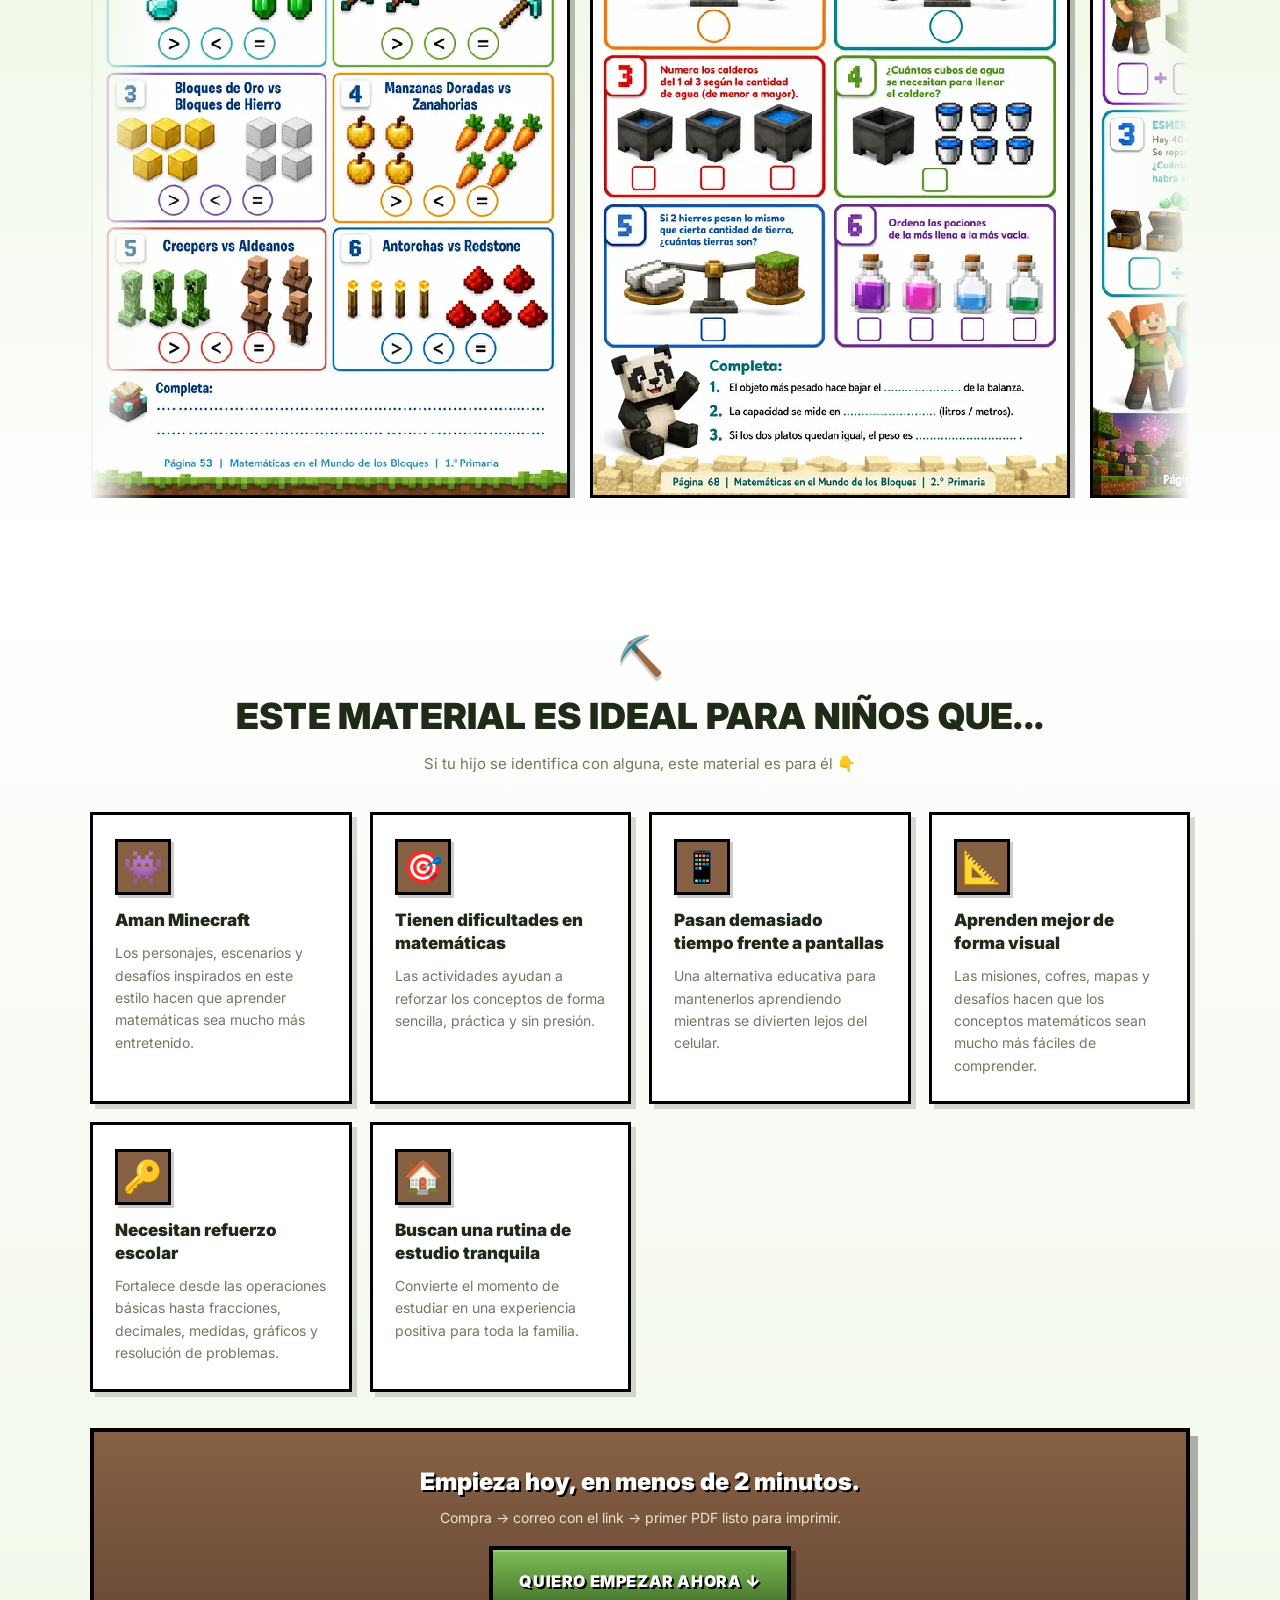
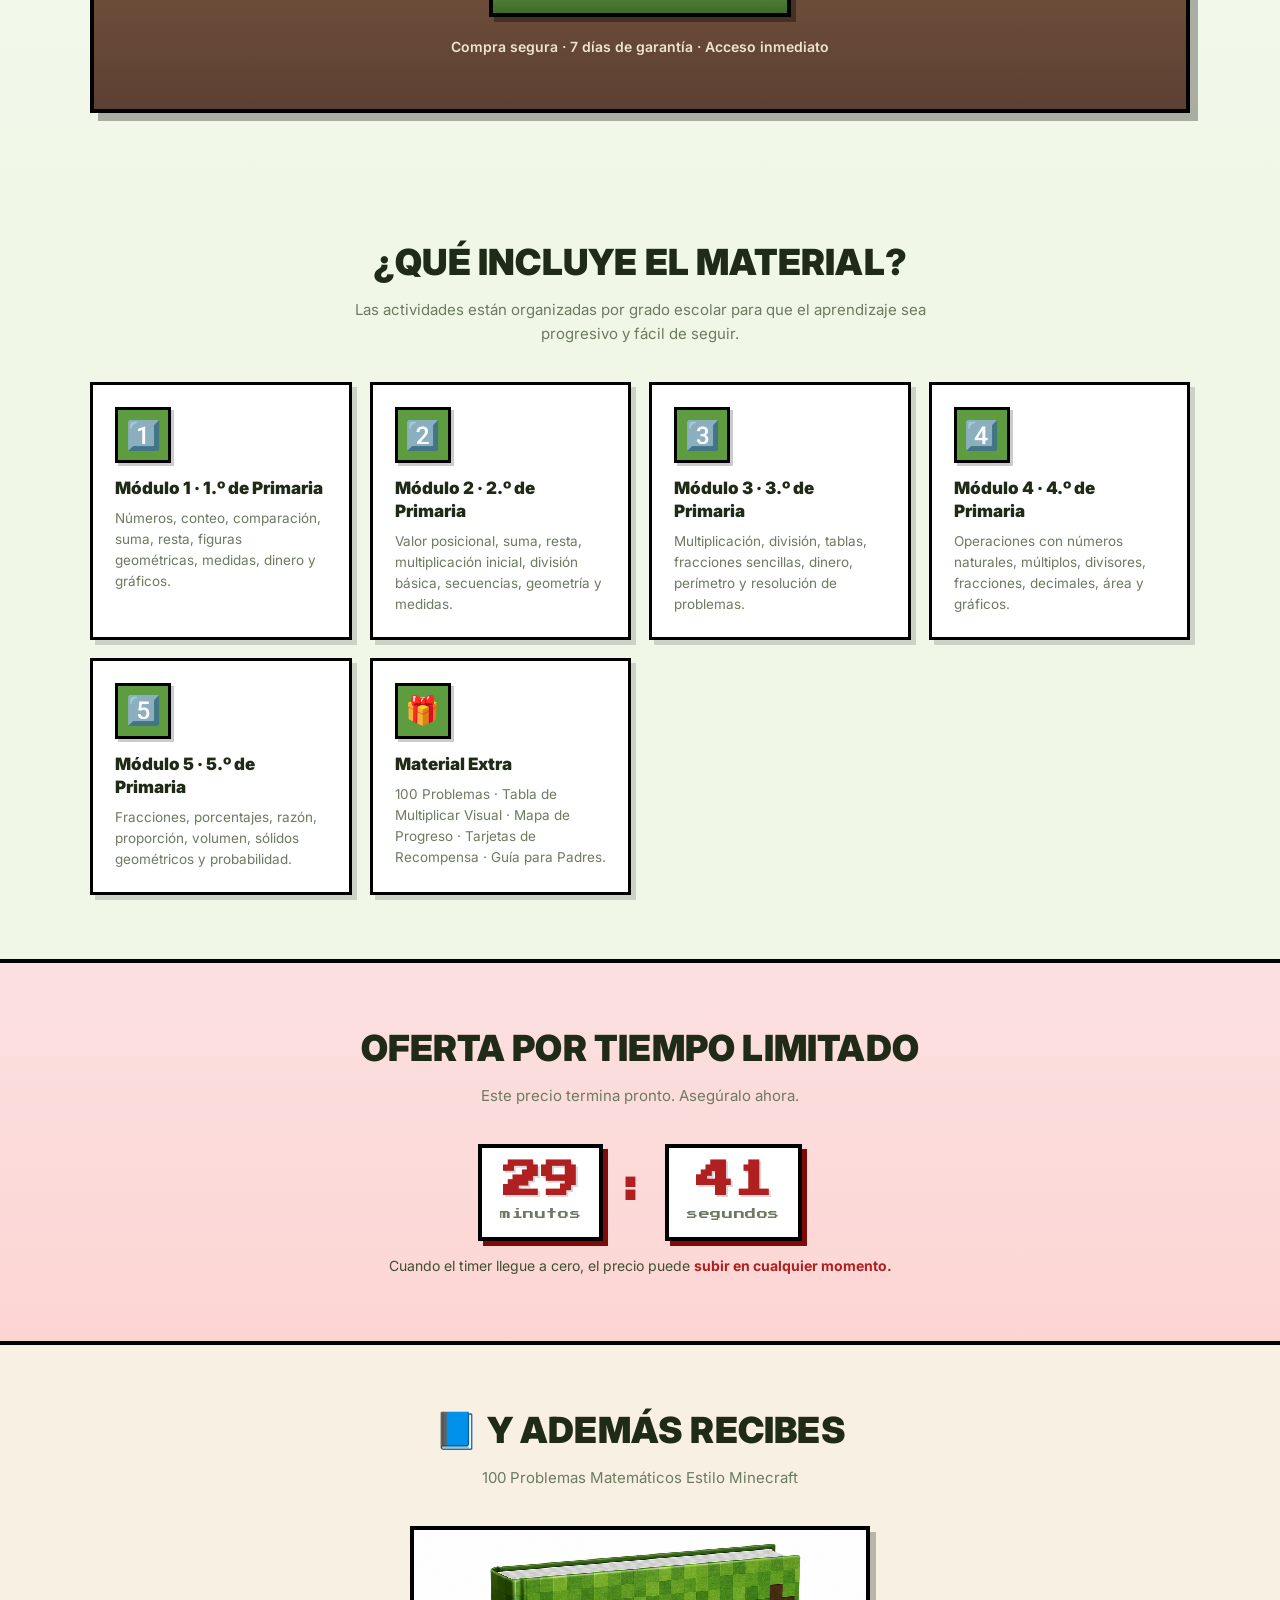
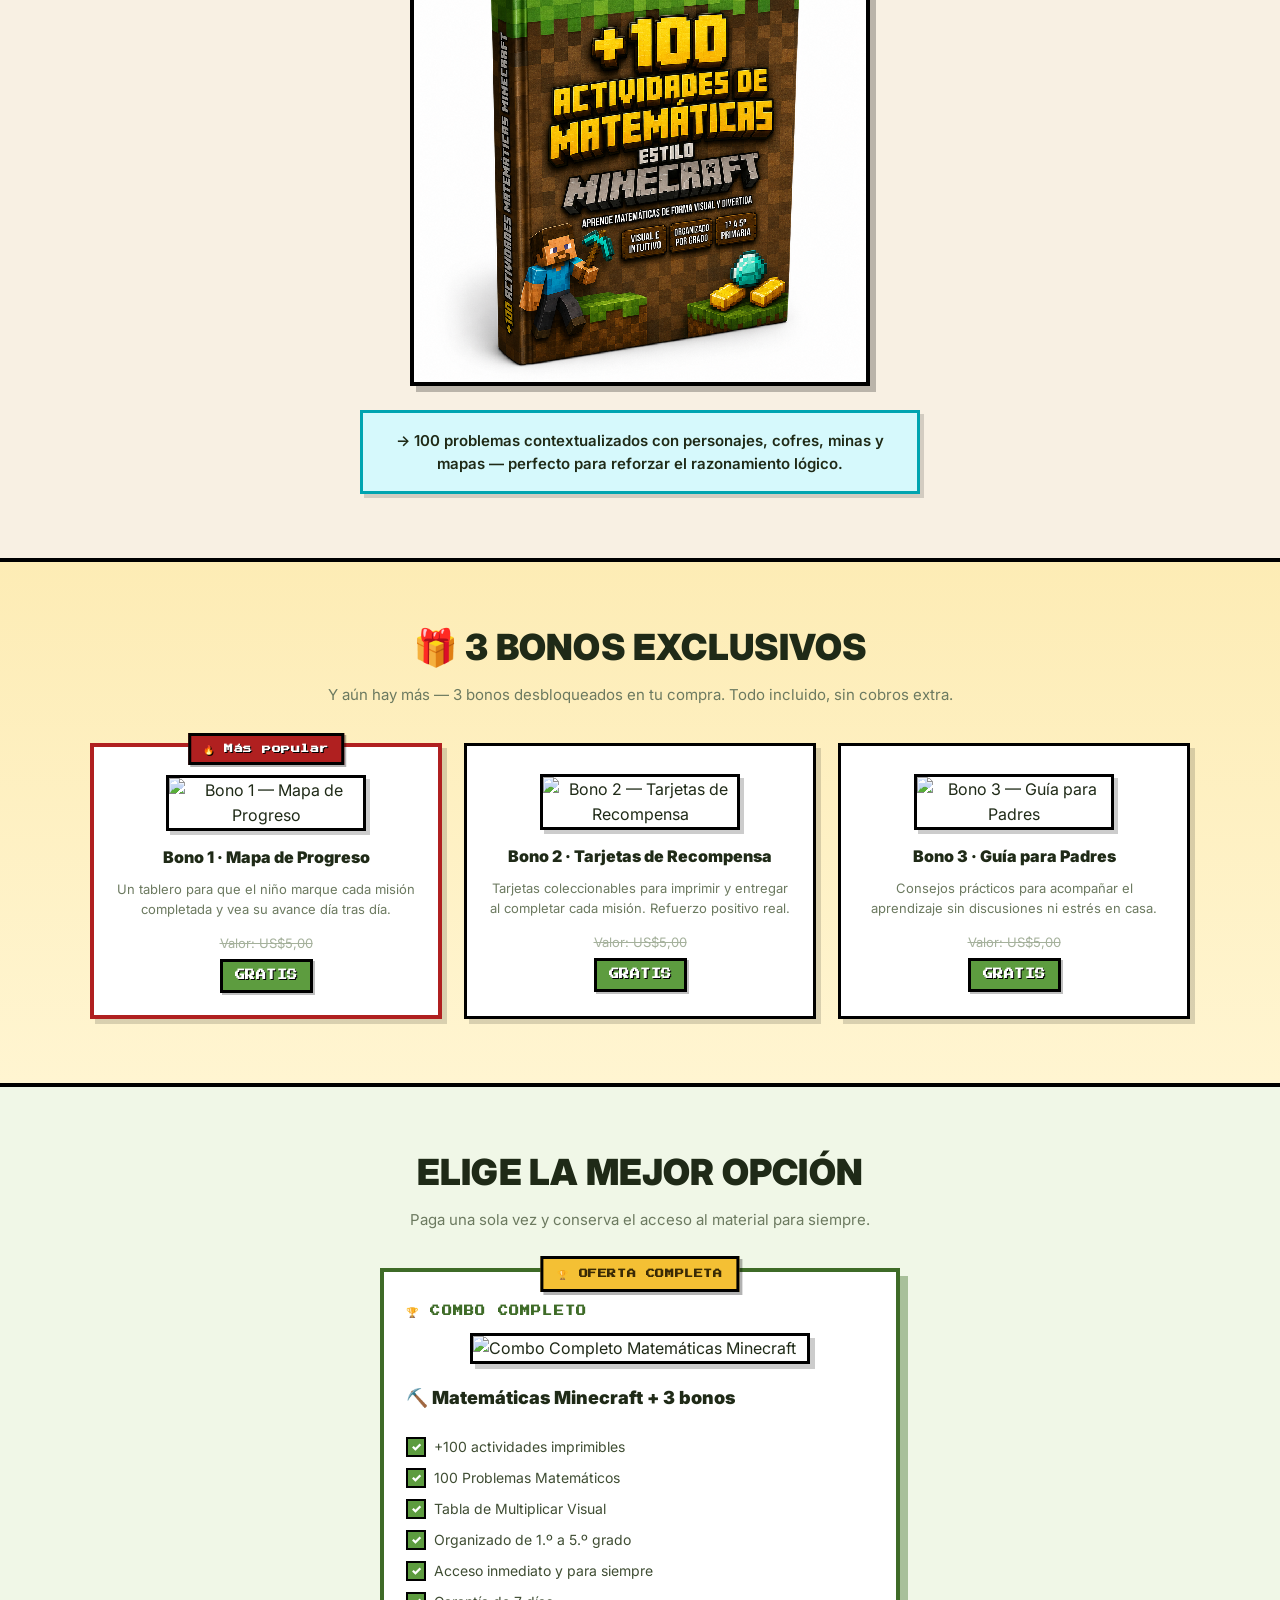
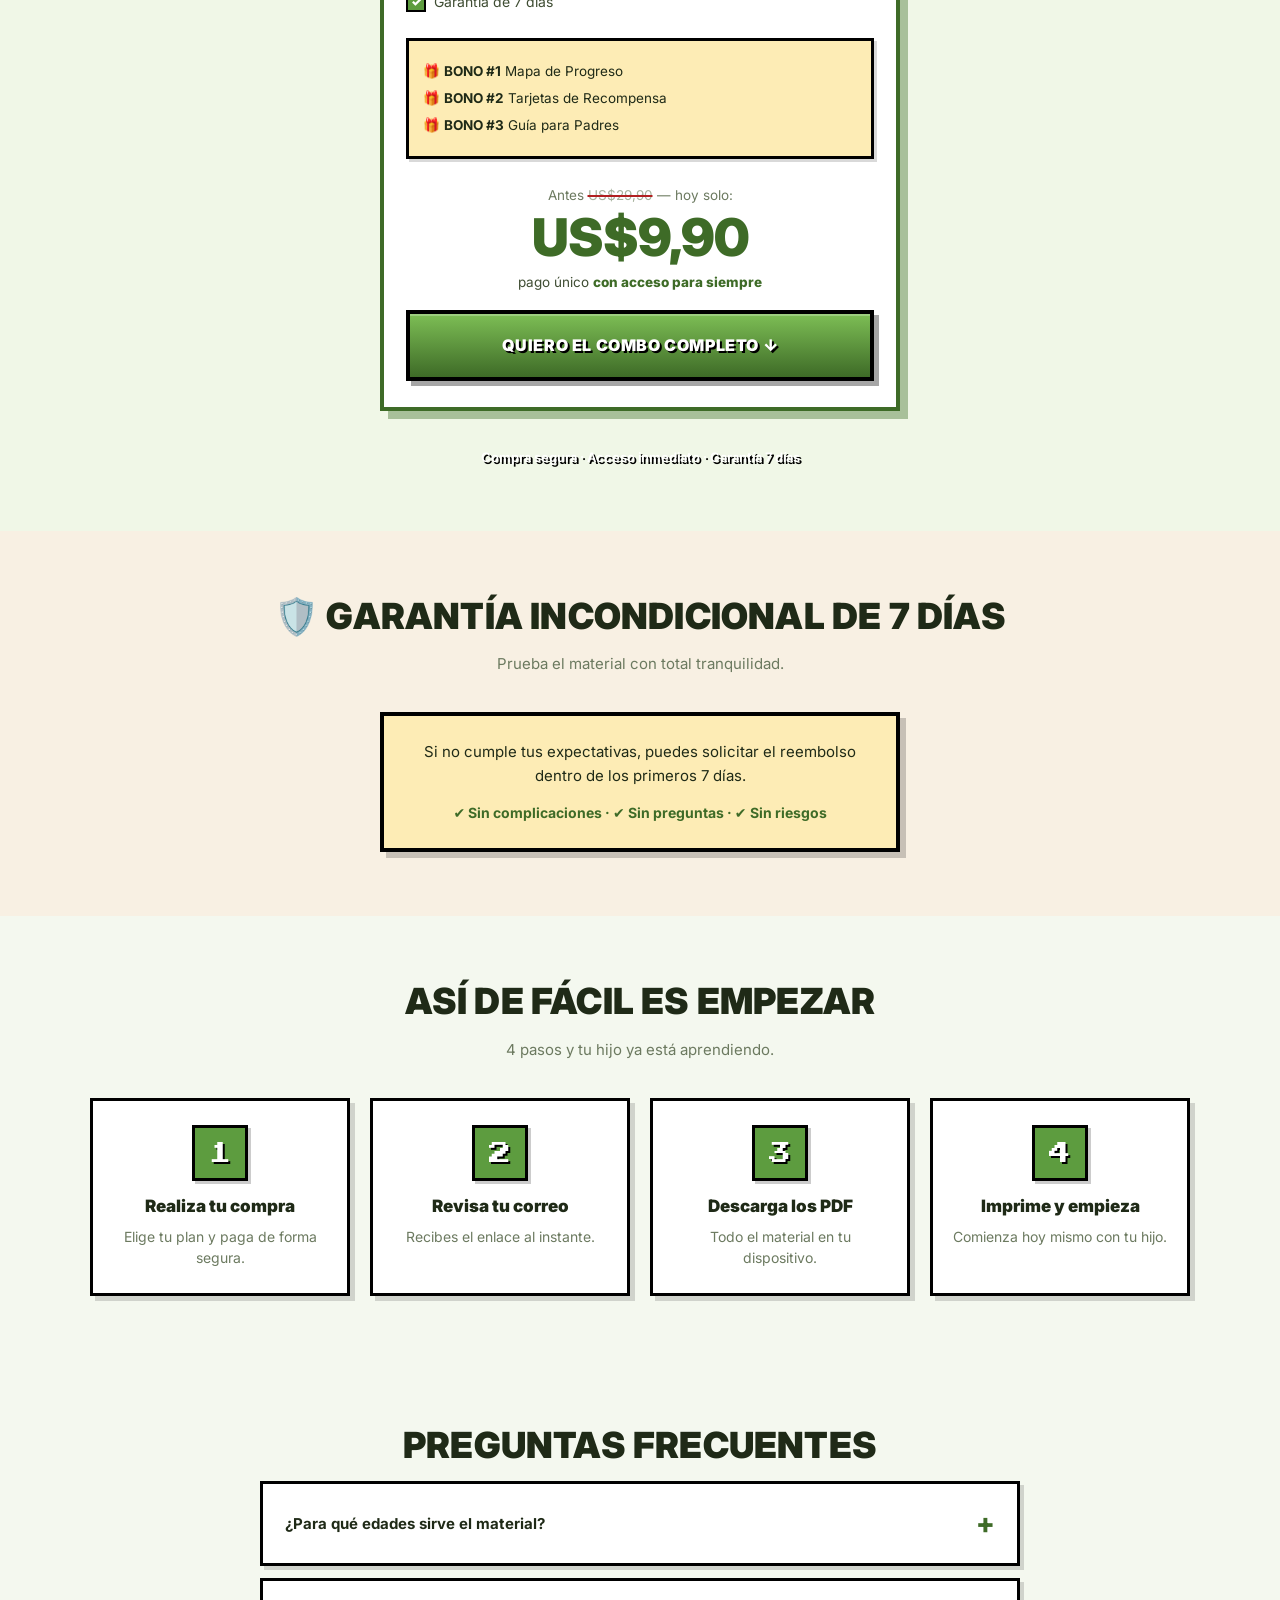
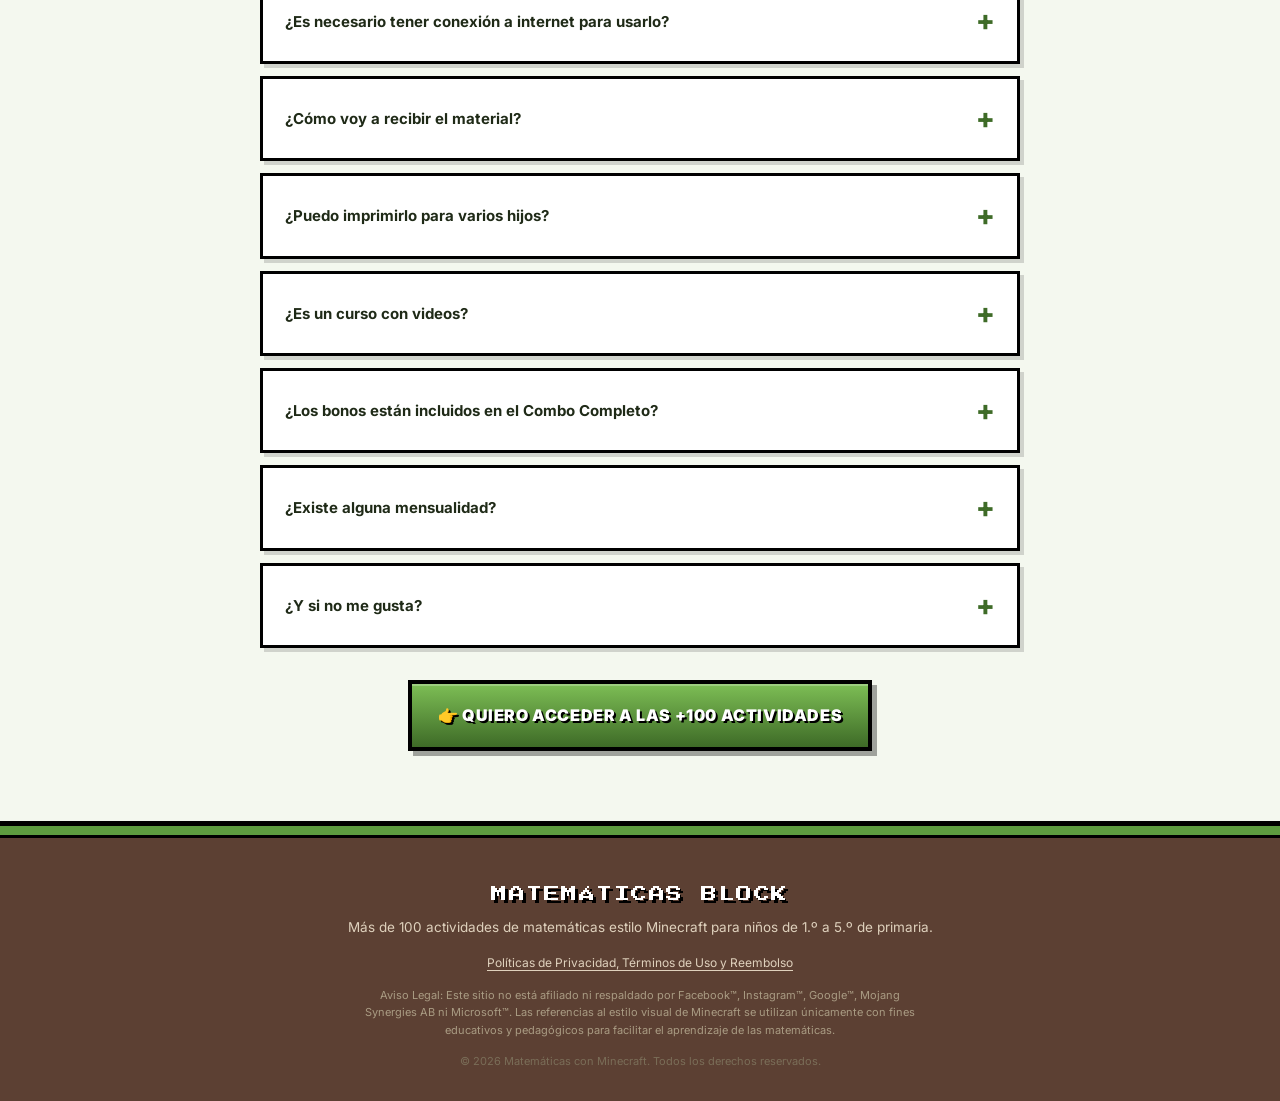
==== commit 92a6b8d2: "Checkout: conecta el boton de la oferta a Hotmart y retira la seccion de testimonios - CTA del combo" ====
--- a/index.html
+++ b/index.html
@@ -118,28 +118,6 @@
       <p>Compra → correo con el link → primer PDF listo para imprimir.</p>
       <a href="#premium" class="cta-primary">QUIERO EMPEZAR AHORA ↓</a>
       <p class="trust-row">Compra segura · 7 días de garantía · Acceso inmediato</p>
-    </div>
-  </div>
-</section>
-
-<!-- DEPOIMENTOS -->
-<section class="section section-light">
-  <div class="container">
-    <h2 class="section-title">Lo que dicen los padres</h2>
-    <p class="section-sub">Padres reales que ya usan el material con sus hijos. Mira lo que nos cuentan por WhatsApp e Instagram.</p>
-
-    <div class="dep-marquee">
-      <div class="dep-marquee-track">
-        <div class="dep-item"><img src="assets/dep-1.webp" alt="Testimonio por WhatsApp — mamá contenta" loading="lazy" /></div>
-        <div class="dep-item"><img src="assets/dep-2.webp" alt="Testimonio por WhatsApp — niño aprendiendo" loading="lazy" /></div>
-        <div class="dep-item"><img src="assets/dep-3.webp" alt="Comentarios en Instagram" loading="lazy" /></div>
-        <div class="dep-item"><img src="assets/dep-4.webp" alt="Comentarios en Instagram" loading="lazy" /></div>
-        <!-- duplicados para loop -->
-        <div class="dep-item" aria-hidden="true"><img src="assets/dep-1.webp" alt="" loading="lazy" /></div>
-        <div class="dep-item" aria-hidden="true"><img src="assets/dep-2.webp" alt="" loading="lazy" /></div>
-        <div class="dep-item" aria-hidden="true"><img src="assets/dep-3.webp" alt="" loading="lazy" /></div>
-        <div class="dep-item" aria-hidden="true"><img src="assets/dep-4.webp" alt="" loading="lazy" /></div>
-      </div>
     </div>
   </div>
 </section>
@@ -253,7 +231,7 @@
           <p class="plan-price">US$9,90</p>
           <p class="plan-installments">pago único <strong>con acceso para siempre</strong></p>
         </div>
-        <a href="https://pay.cakto.com.br/CHECKOUT_ID_COMBO_AQUI" class="cta-primary cta-vip" data-plan="premium" target="_blank" rel="noopener">QUIERO EL COMBO COMPLETO ↓</a>
+        <a href="https://pay.hotmart.com/L106808883Q?checkoutMode=10" class="cta-primary cta-vip" data-plan="premium" target="_blank" rel="noopener">QUIERO EL COMBO COMPLETO ↓</a>
       </article>
     </div>
 
--- a/styles.css
+++ b/styles.css
@@ -158,15 +158,42 @@
   box-shadow:5px 5px 0 rgba(0,0,0,.35), inset 0 2px 0 rgba(255,255,255,.25);
   text-transform:uppercase;letter-spacing:.6px;
   text-shadow:2px 2px 0 #000;
-  transition:transform .12s ease, box-shadow .12s ease;
-  animation:pulse 2.2s ease-in-out infinite;
+  transition:transform .12s ease, box-shadow .12s ease, filter .2s ease;
   line-height:1.4;
-}
-.cta-primary:hover{transform:translate(-2px,-2px);box-shadow:7px 7px 0 rgba(0,0,0,.4), inset 0 2px 0 rgba(255,255,255,.25)}
+  position:relative;
+  overflow:hidden;
+  isolation:isolate;
+  animation:cta-glow 5s ease-in-out infinite;
+}
+/* brillo que cruza el boton, con pausa larga entre ciclos */
+.cta-primary::after{
+  content:"";
+  position:absolute;
+  top:-60%;
+  left:-60%;
+  width:38%;
+  height:220%;
+  background:linear-gradient(100deg,transparent 0%,rgba(255,255,255,.42) 50%,transparent 100%);
+  transform:rotate(18deg);
+  pointer-events:none;
+  animation:cta-shine 5s ease-in-out infinite;
+}
+.cta-primary:hover{transform:translate(-2px,-2px);box-shadow:7px 7px 0 rgba(0,0,0,.4), inset 0 2px 0 rgba(255,255,255,.25);animation:none}
+.cta-primary:hover::after{animation:none;opacity:0}
 .cta-primary:active{transform:translate(2px,2px);box-shadow:2px 2px 0 rgba(0,0,0,.35)}
-@keyframes pulse{
-  0%,100%{box-shadow:5px 5px 0 rgba(0,0,0,.35), inset 0 2px 0 rgba(255,255,255,.25);}
-  50%{box-shadow:7px 7px 0 rgba(0,0,0,.45), inset 0 2px 0 rgba(255,255,255,.25);}
+
+@keyframes cta-shine{
+  0%   {left:-60%}
+  38%  {left:130%}
+  100% {left:130%}
+}
+@keyframes cta-glow{
+  0%,100%{filter:brightness(1)}
+  38%    {filter:brightness(1.07)}
+}
+@media (prefers-reduced-motion:reduce){
+  .cta-primary{animation:none}
+  .cta-primary::after{animation:none;opacity:0}
 }
 .social-proof{
   margin-top:22px;font-size:14px;color:#fff;
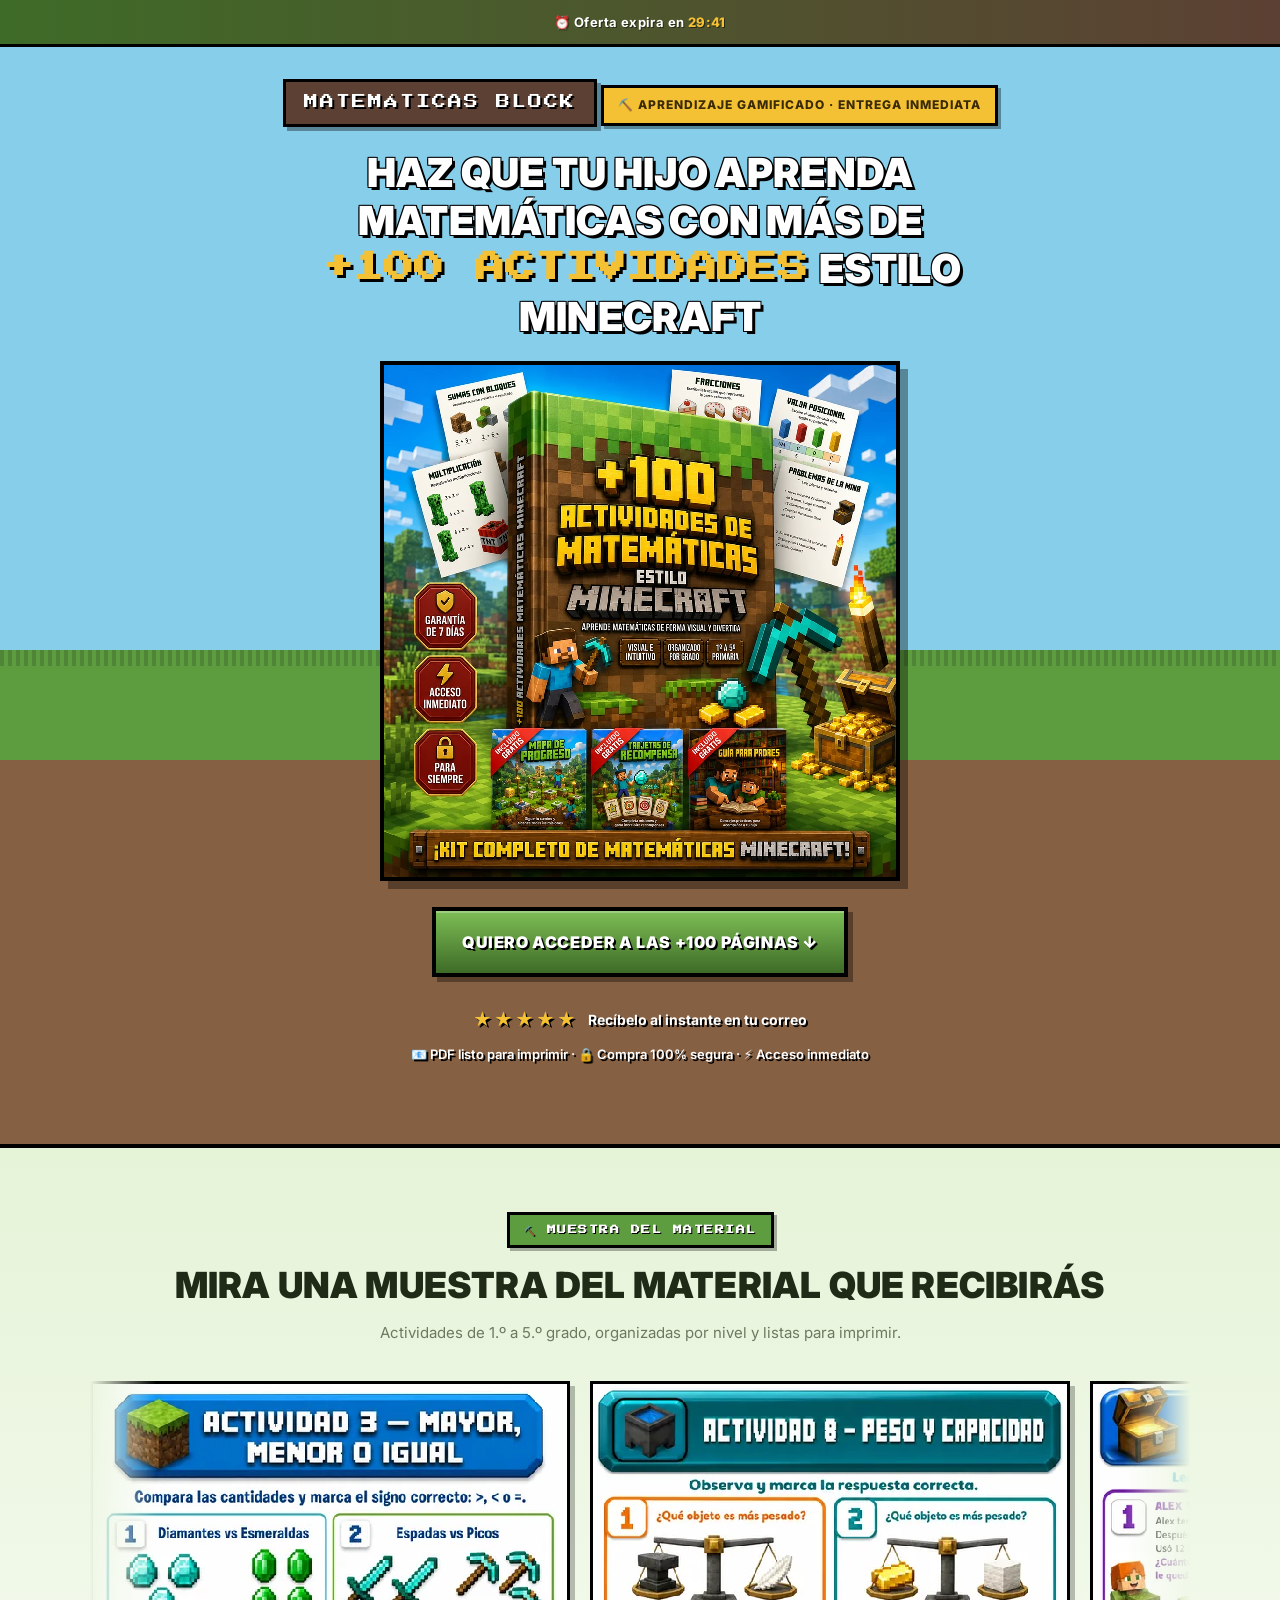
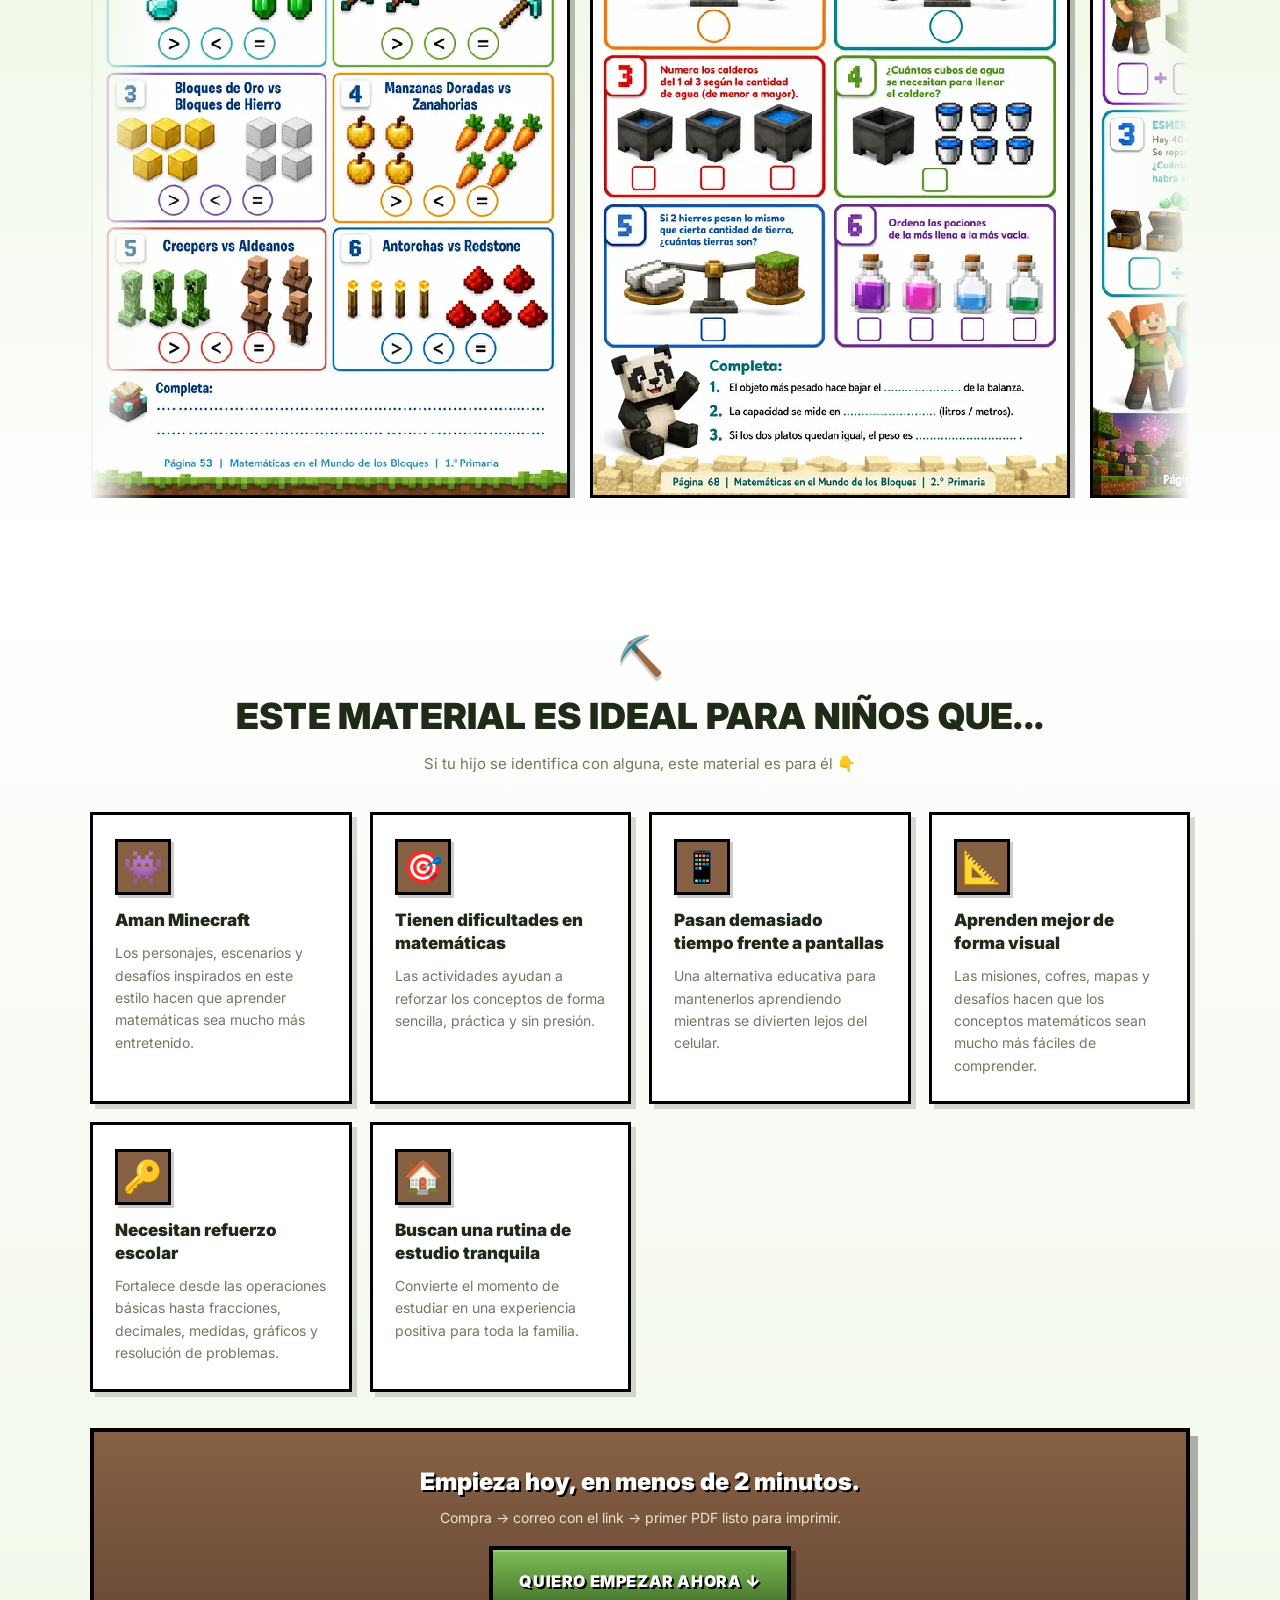
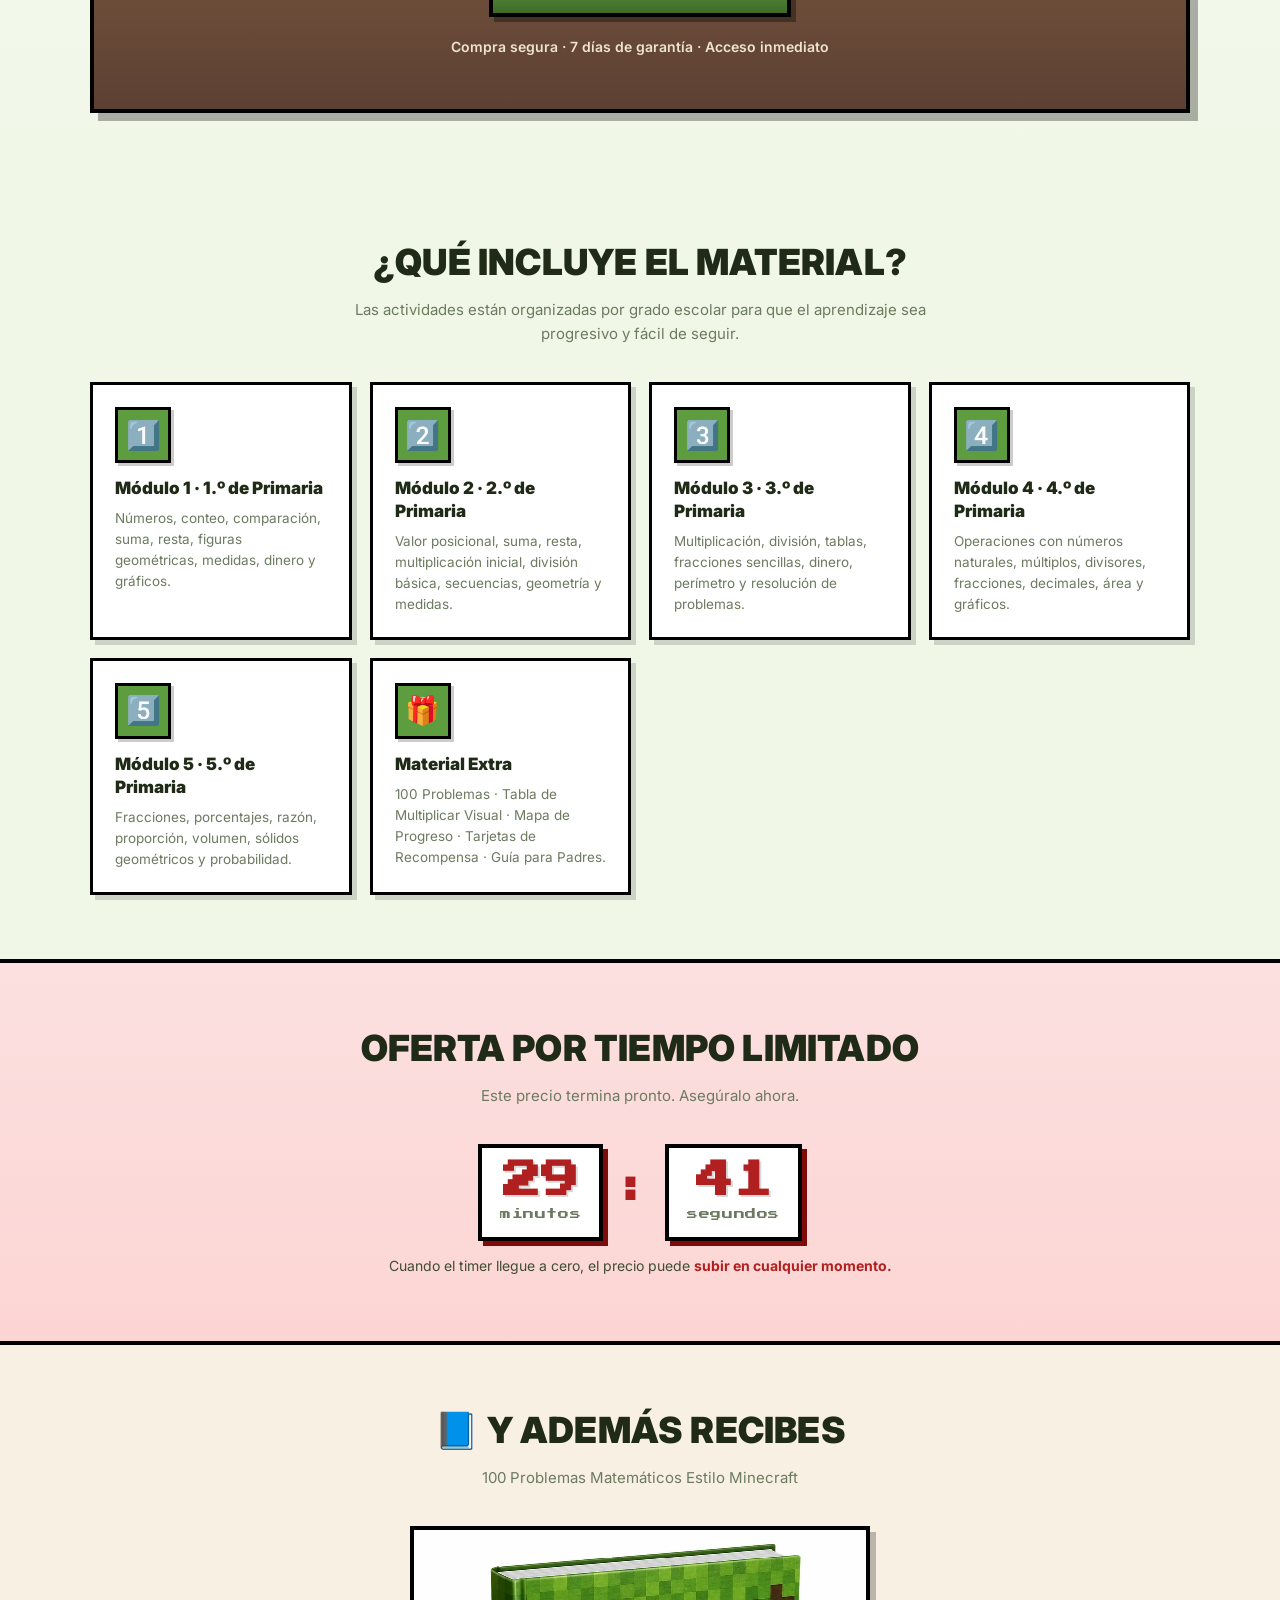
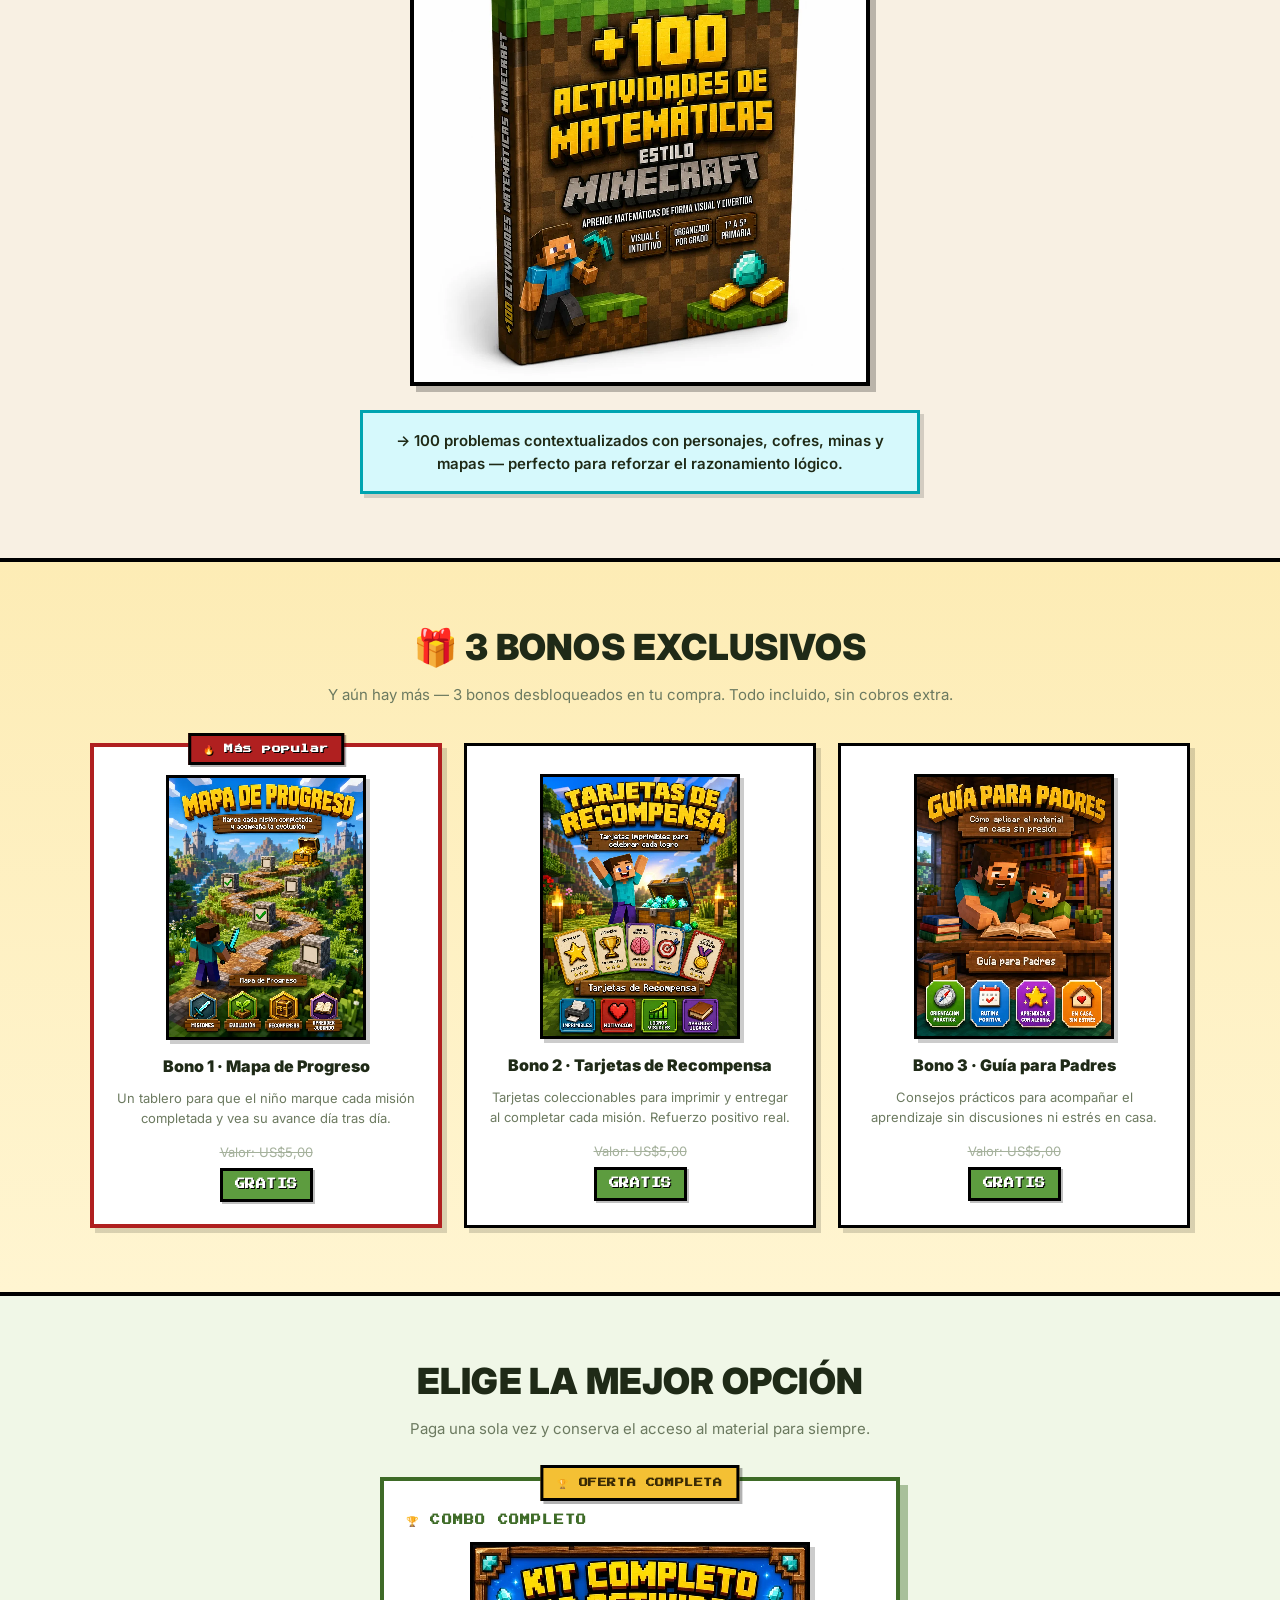
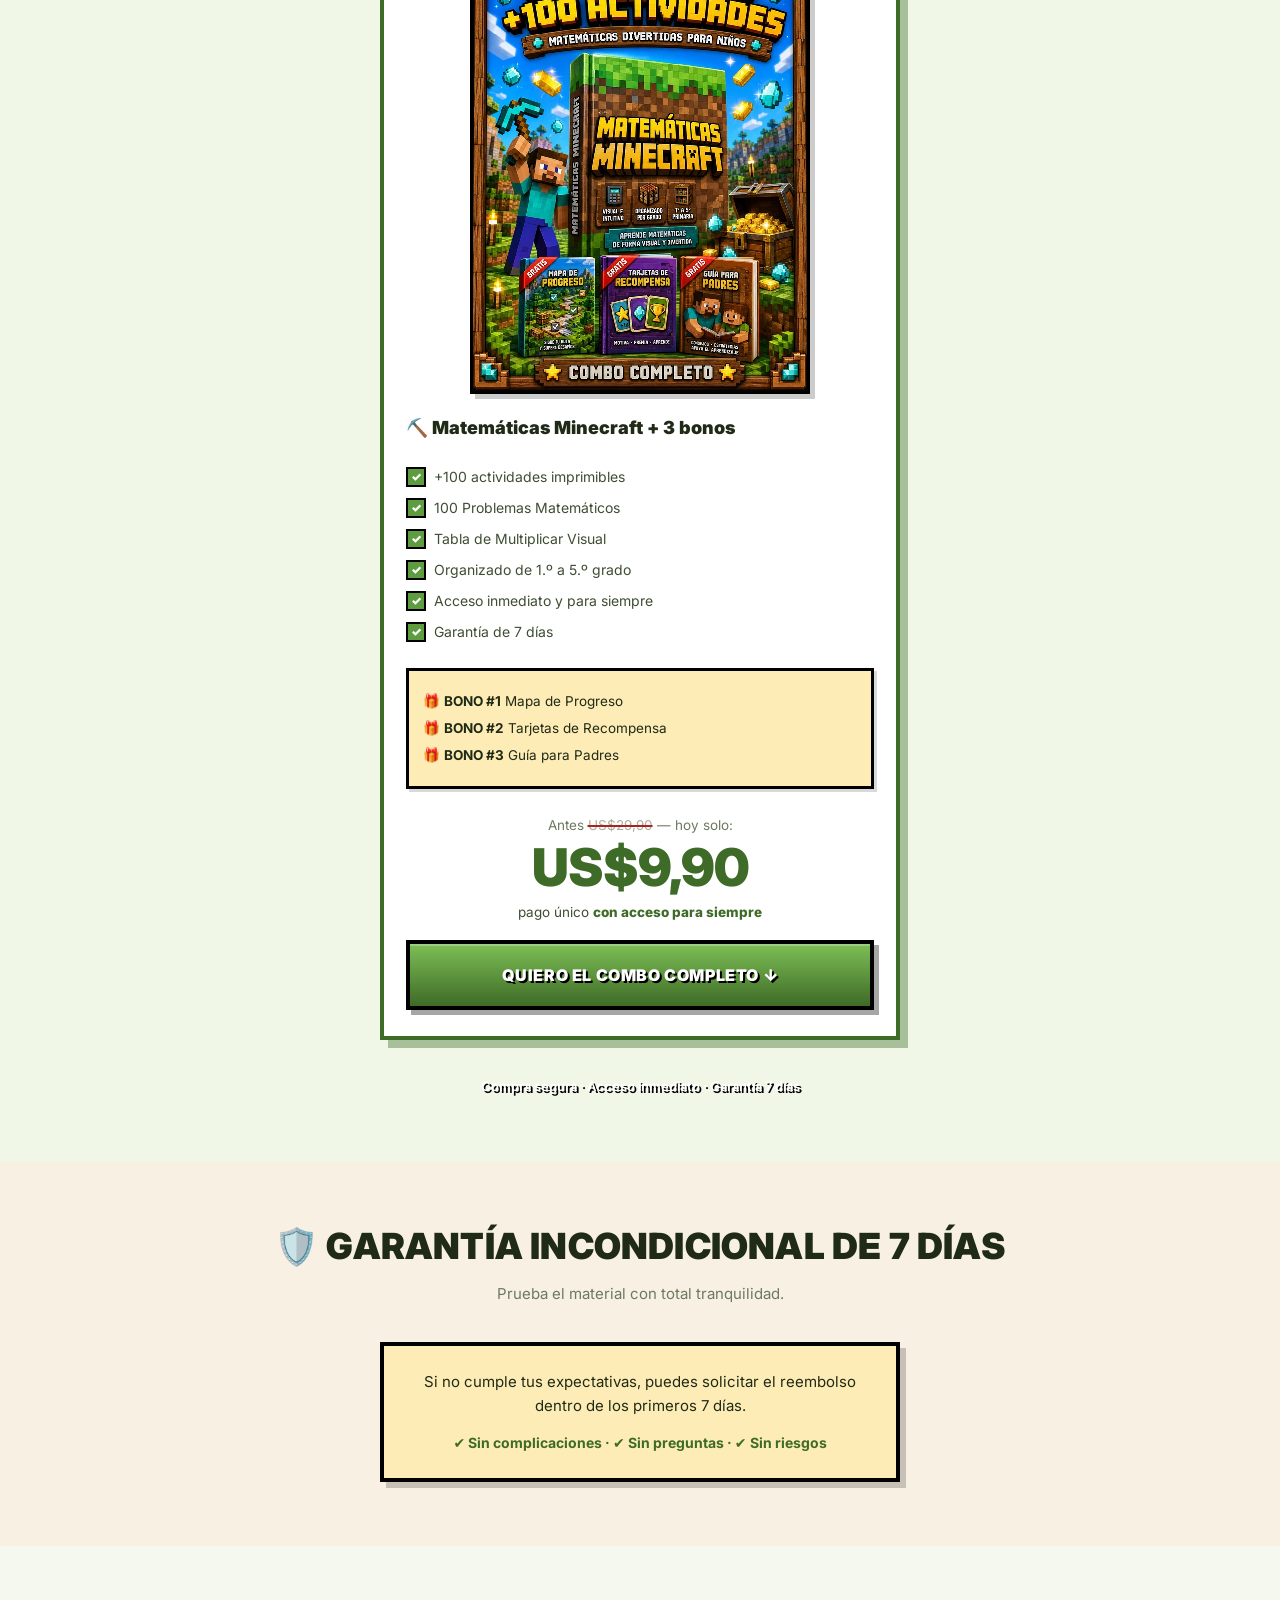
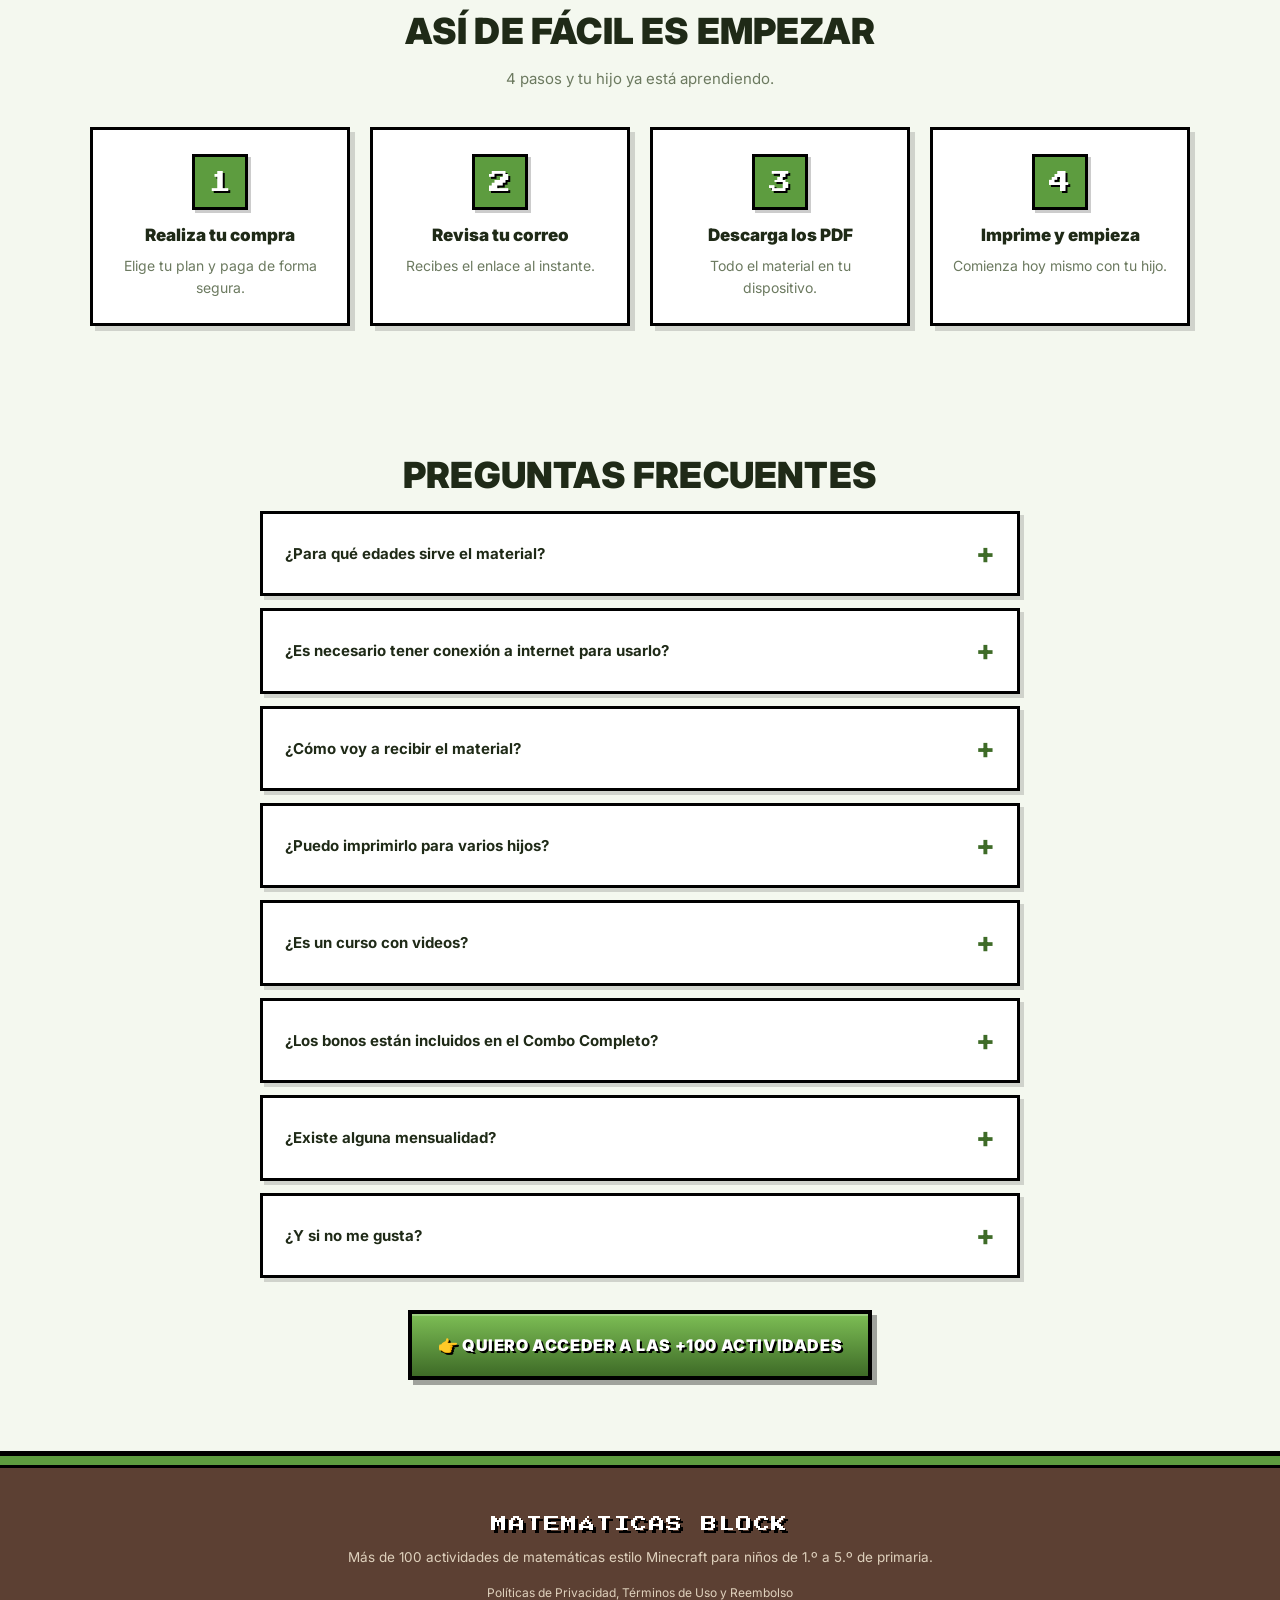
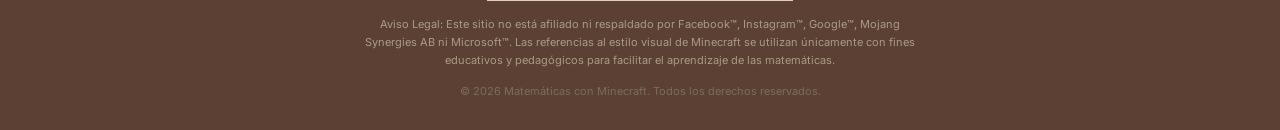
==== commit a341b01b: "Performance: convierte las imagenes a WebP y reduce el peso 96% Las 6 imagenes en PNG sumaban 24,67 " ====
--- a/index.html
+++ b/index.html
@@ -9,7 +9,24 @@
 <link rel="preconnect" href="https://fonts.gstatic.com" crossorigin />
 <link href="https://fonts.googleapis.com/css2?family=Press+Start+2P&family=VT323&family=Inter:wght@400;700;800;900&display=swap" rel="stylesheet" />
 <link rel="stylesheet" href="styles.css" />
-<link rel="preload" as="image" href="assets/hero.png?v=1" fetchpriority="high" />
+<link rel="preload" as="image" href="assets/hero.webp" fetchpriority="high" />
+
+<!-- UTMify · pixel -->
+<script>
+  window.pixelId = "6a5e406381a21f808c3ebc16";
+  var a = document.createElement("script");
+  a.setAttribute("async", "");
+  a.setAttribute("defer", "");
+  a.setAttribute("src", "https://cdn.utmify.com.br/scripts/pixel/pixel.js");
+  document.head.appendChild(a);
+</script>
+<!-- UTMify · UTMs -->
+<script
+  src="https://cdn.utmify.com.br/scripts/utms/latest.js"
+  data-utmify-prevent-subids
+  async
+  defer
+></script>
 </head>
 <body>
 
@@ -25,7 +42,7 @@
     <p class="kicker">⛏️ APRENDIZAJE GAMIFICADO · ENTREGA INMEDIATA</p>
     <h1>HAZ QUE TU HIJO APRENDA MATEMÁTICAS CON MÁS DE <span class="hl">+100 ACTIVIDADES</span> ESTILO MINECRAFT</h1>
     <div class="hero-img-wrap">
-      <img src="assets/hero.png?v=1" alt="Mockup del Libro de Actividades Matemáticas Minecraft" width="640" height="640" fetchpriority="high" />
+      <img src="assets/hero.webp" alt="Mockup del Libro de Actividades Matemáticas Minecraft" width="640" height="640" fetchpriority="high" />
     </div>
 
     <a href="#premium" class="cta-primary">QUIERO ACCEDER A LAS +100 PÁGINAS ↓</a>
@@ -160,7 +177,7 @@
     <h2 class="section-title">📘 Y ADEMÁS RECIBES</h2>
     <p class="section-sub">100 Problemas Matemáticos Estilo Minecraft</p>
     <div class="extra-mockup">
-      <img loading="lazy" decoding="async" src="assets/extra-1.png" alt="Mockup del cuaderno 100 Problemas Matemáticos" />
+      <img loading="lazy" decoding="async" src="assets/extra-1.webp" alt="Mockup del cuaderno 100 Problemas Matemáticos" />
     </div>
     <p class="pain-resolver">→ 100 problemas contextualizados con personajes, cofres, minas y mapas — perfecto para reforzar el razonamiento lógico.</p>
   </div>
@@ -175,21 +192,21 @@
     <div class="bonus-grid">
       <article class="bonus-card hot">
         <div class="bonus-tag">🔥 Más popular</div>
-        <img loading="lazy" decoding="async" src="assets/bonus-1.png" alt="Bono 1 — Mapa de Progreso" />
+        <img loading="lazy" decoding="async" src="assets/bonus-1.webp" alt="Bono 1 — Mapa de Progreso" />
         <h3>Bono 1 · Mapa de Progreso</h3>
         <p>Un tablero para que el niño marque cada misión completada y vea su avance día tras día.</p>
         <div class="bonus-price"><span class="strike">Valor: US$5,00</span><span class="free">GRATIS</span></div>
       </article>
 
       <article class="bonus-card">
-        <img loading="lazy" decoding="async" src="assets/bonus-2.png" alt="Bono 2 — Tarjetas de Recompensa" />
+        <img loading="lazy" decoding="async" src="assets/bonus-2.webp" alt="Bono 2 — Tarjetas de Recompensa" />
         <h3>Bono 2 · Tarjetas de Recompensa</h3>
         <p>Tarjetas coleccionables para imprimir y entregar al completar cada misión. Refuerzo positivo real.</p>
         <div class="bonus-price"><span class="strike">Valor: US$5,00</span><span class="free">GRATIS</span></div>
       </article>
 
       <article class="bonus-card">
-        <img loading="lazy" decoding="async" src="assets/bonus-3.png" alt="Bono 3 — Guía para Padres" />
+        <img loading="lazy" decoding="async" src="assets/bonus-3.webp" alt="Bono 3 — Guía para Padres" />
         <h3>Bono 3 · Guía para Padres</h3>
         <p>Consejos prácticos para acompañar el aprendizaje sin discusiones ni estrés en casa.</p>
         <div class="bonus-price"><span class="strike">Valor: US$5,00</span><span class="free">GRATIS</span></div>
@@ -210,7 +227,7 @@
         <div class="ribbon">🏆 OFERTA COMPLETA</div>
         <header><span class="plan-label">🏆 COMBO COMPLETO</span></header>
         <div class="premium-cover">
-          <img loading="lazy" decoding="async" src="assets/premium-cover.png" alt="Combo Completo Matemáticas Minecraft" />
+          <img loading="lazy" decoding="async" src="assets/premium-cover.webp" alt="Combo Completo Matemáticas Minecraft" />
         </div>
         <h3 class="plan-title">⛏️ Matemáticas Minecraft + 3 bonos</h3>
         <ul class="plan-list">
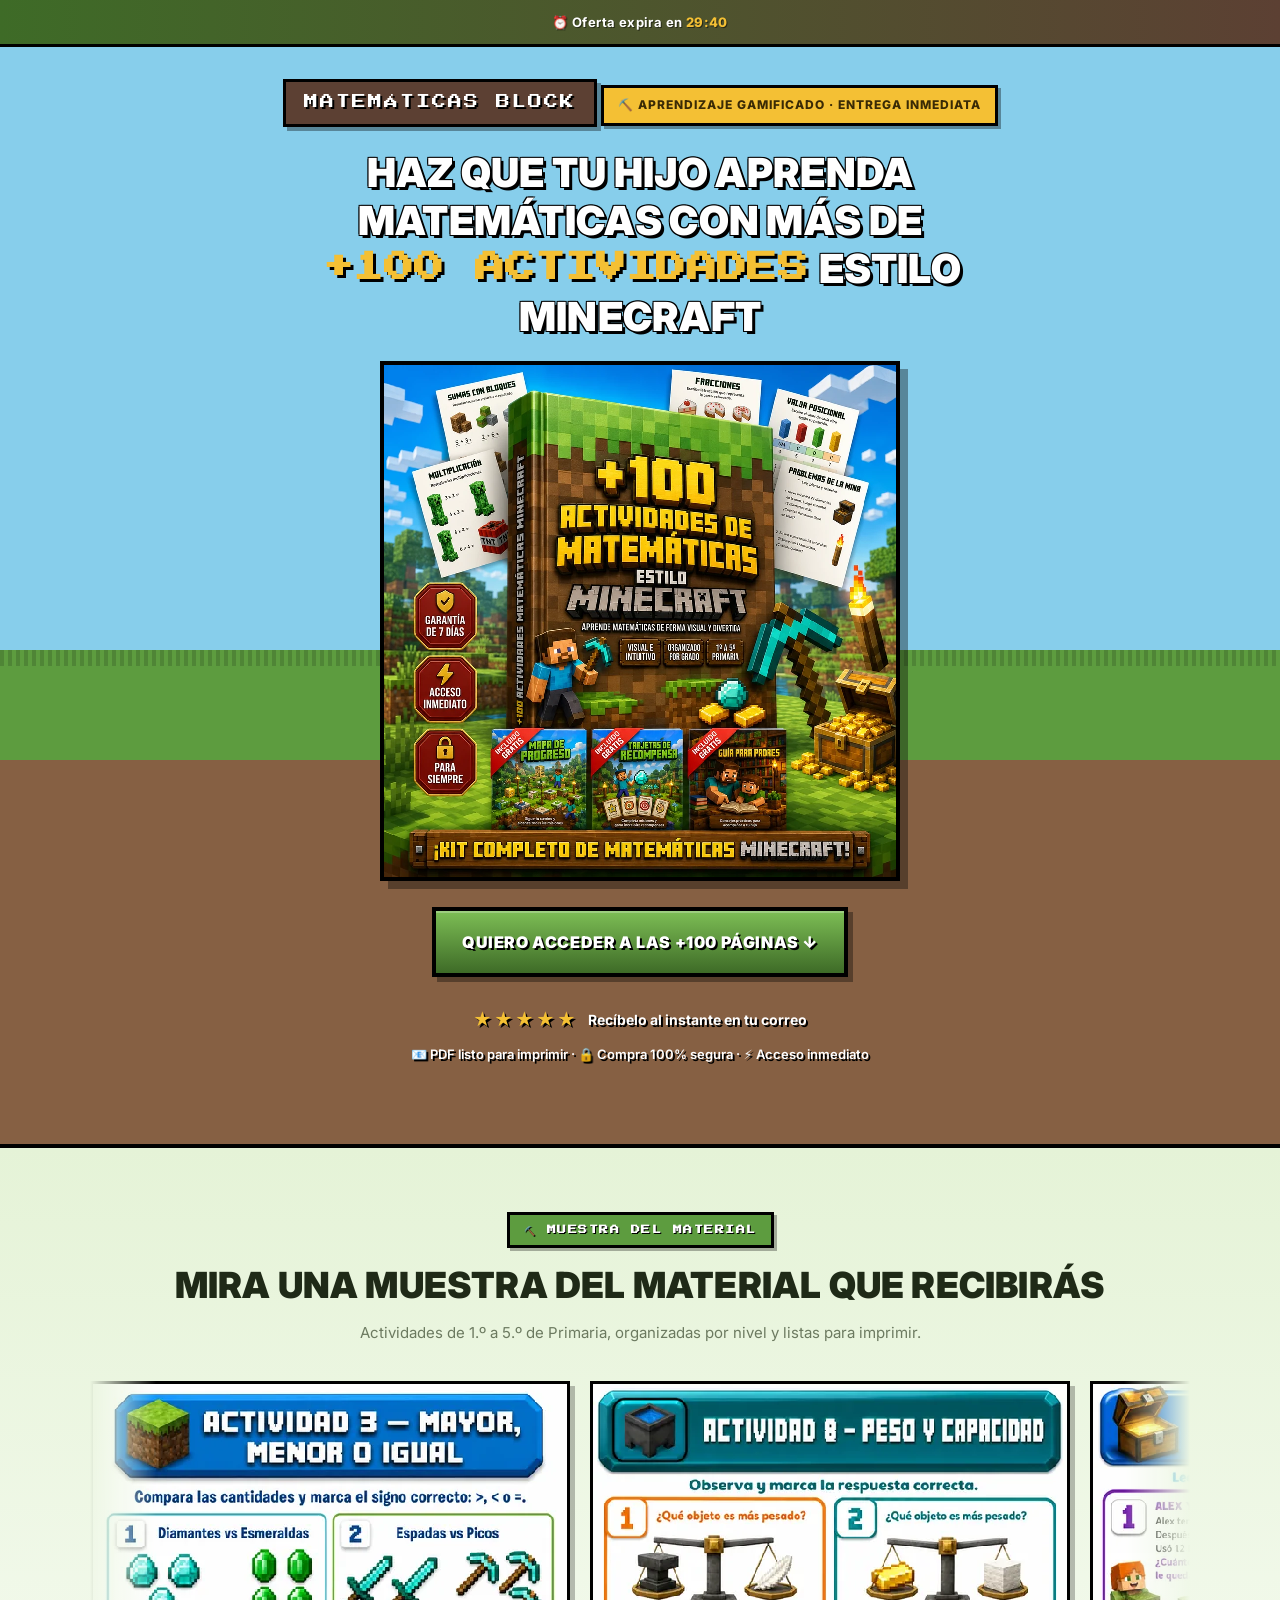
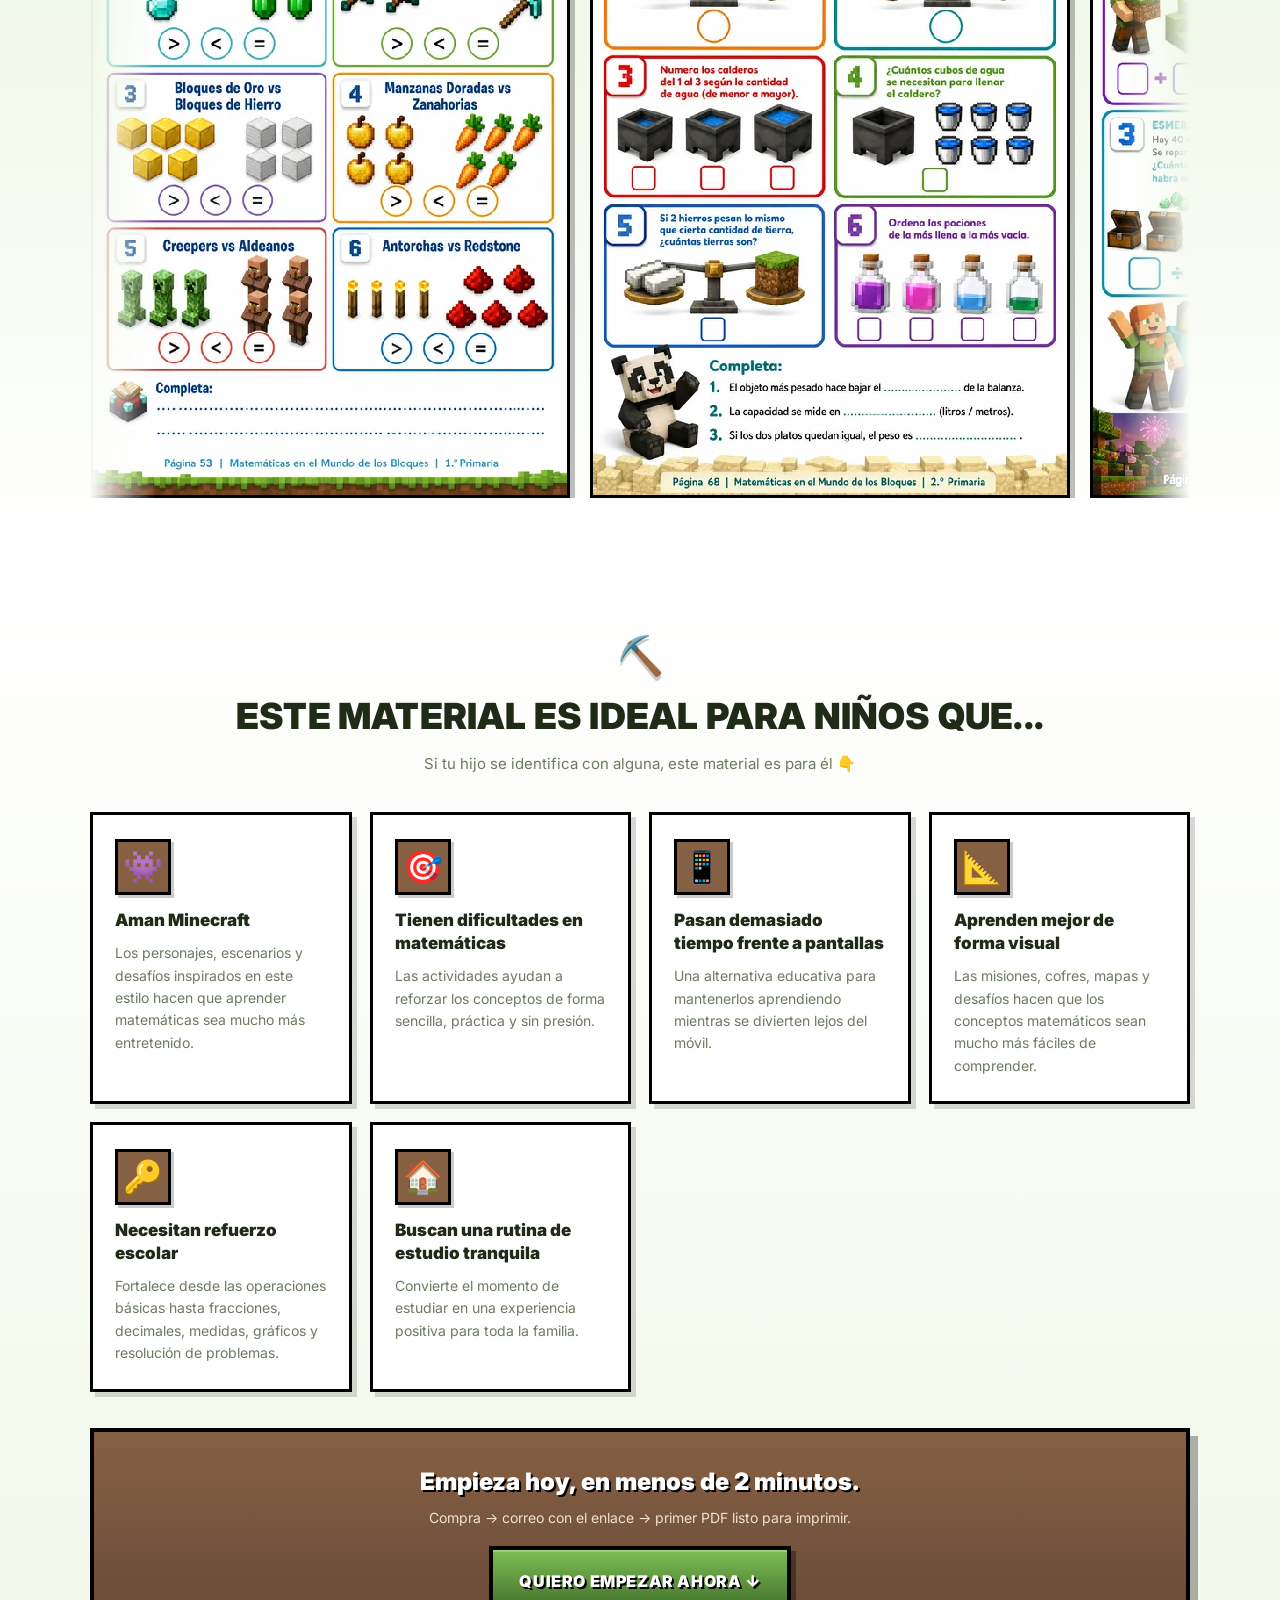
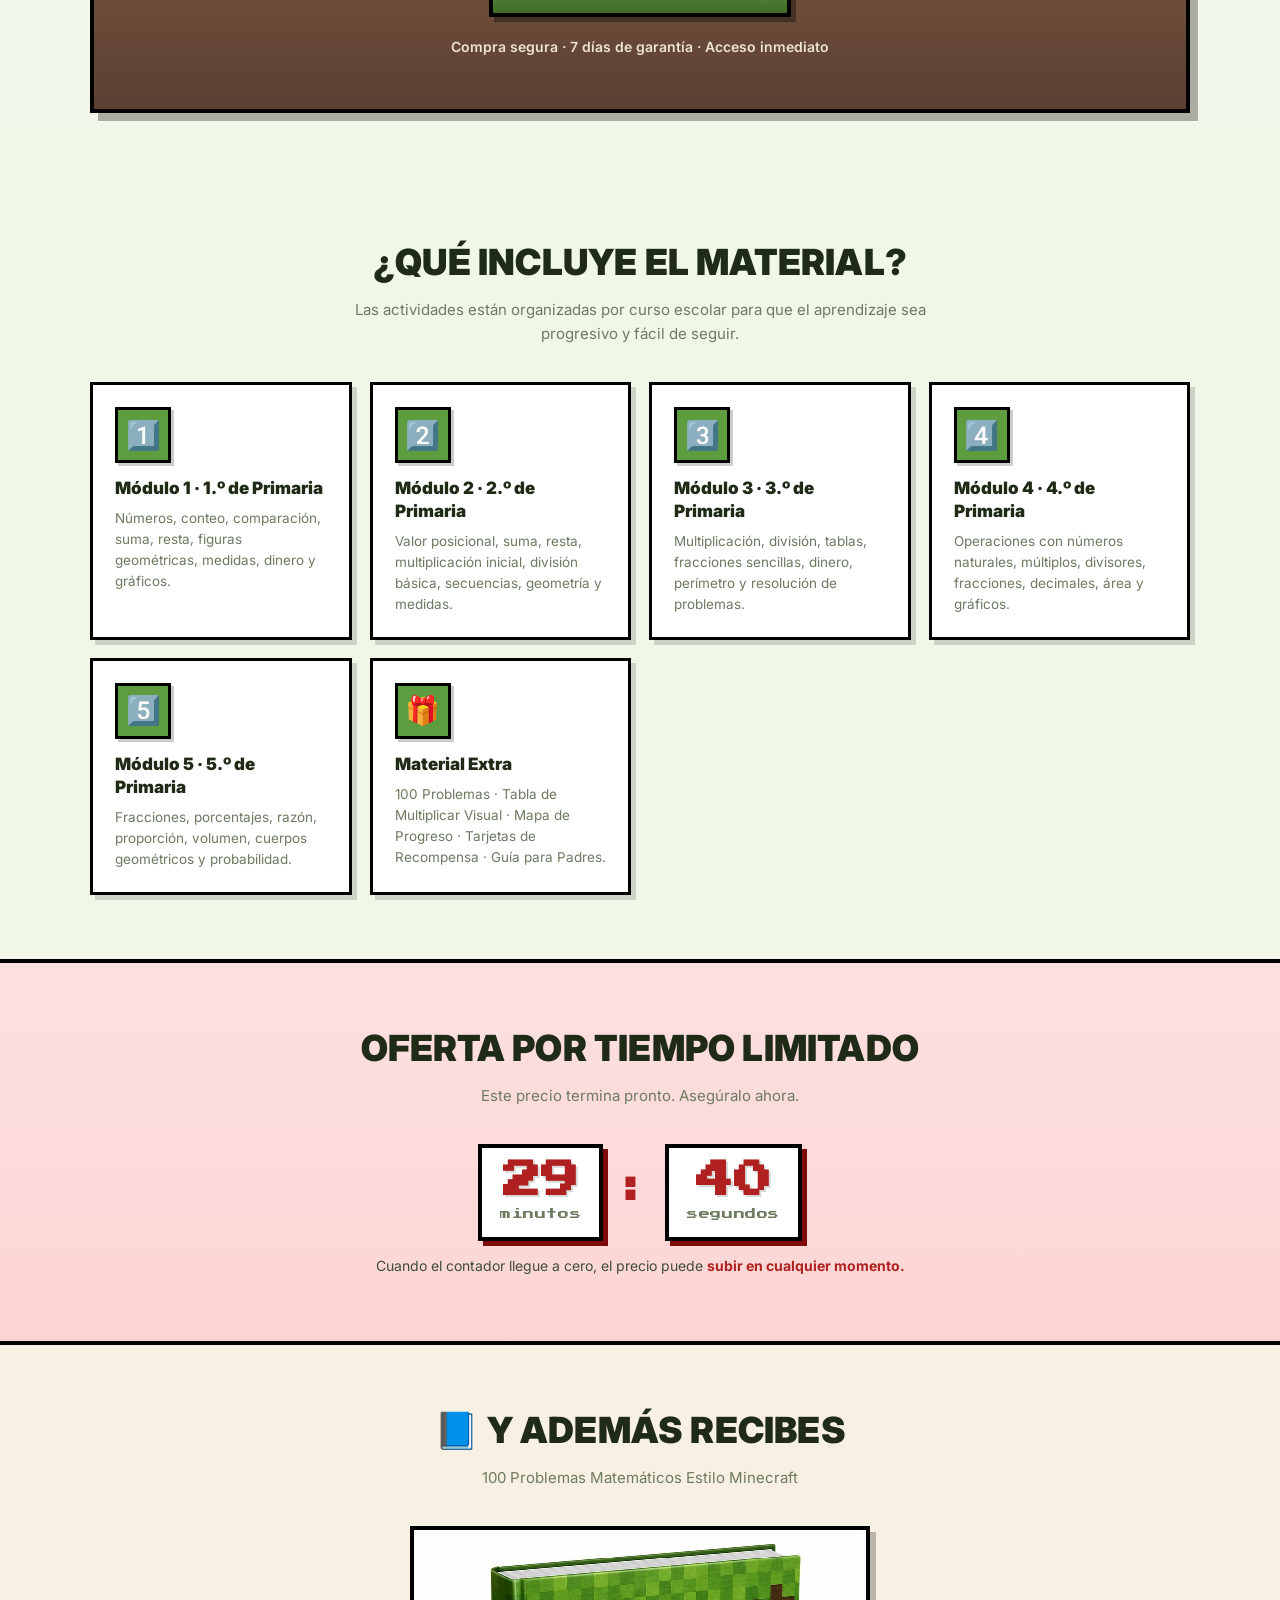
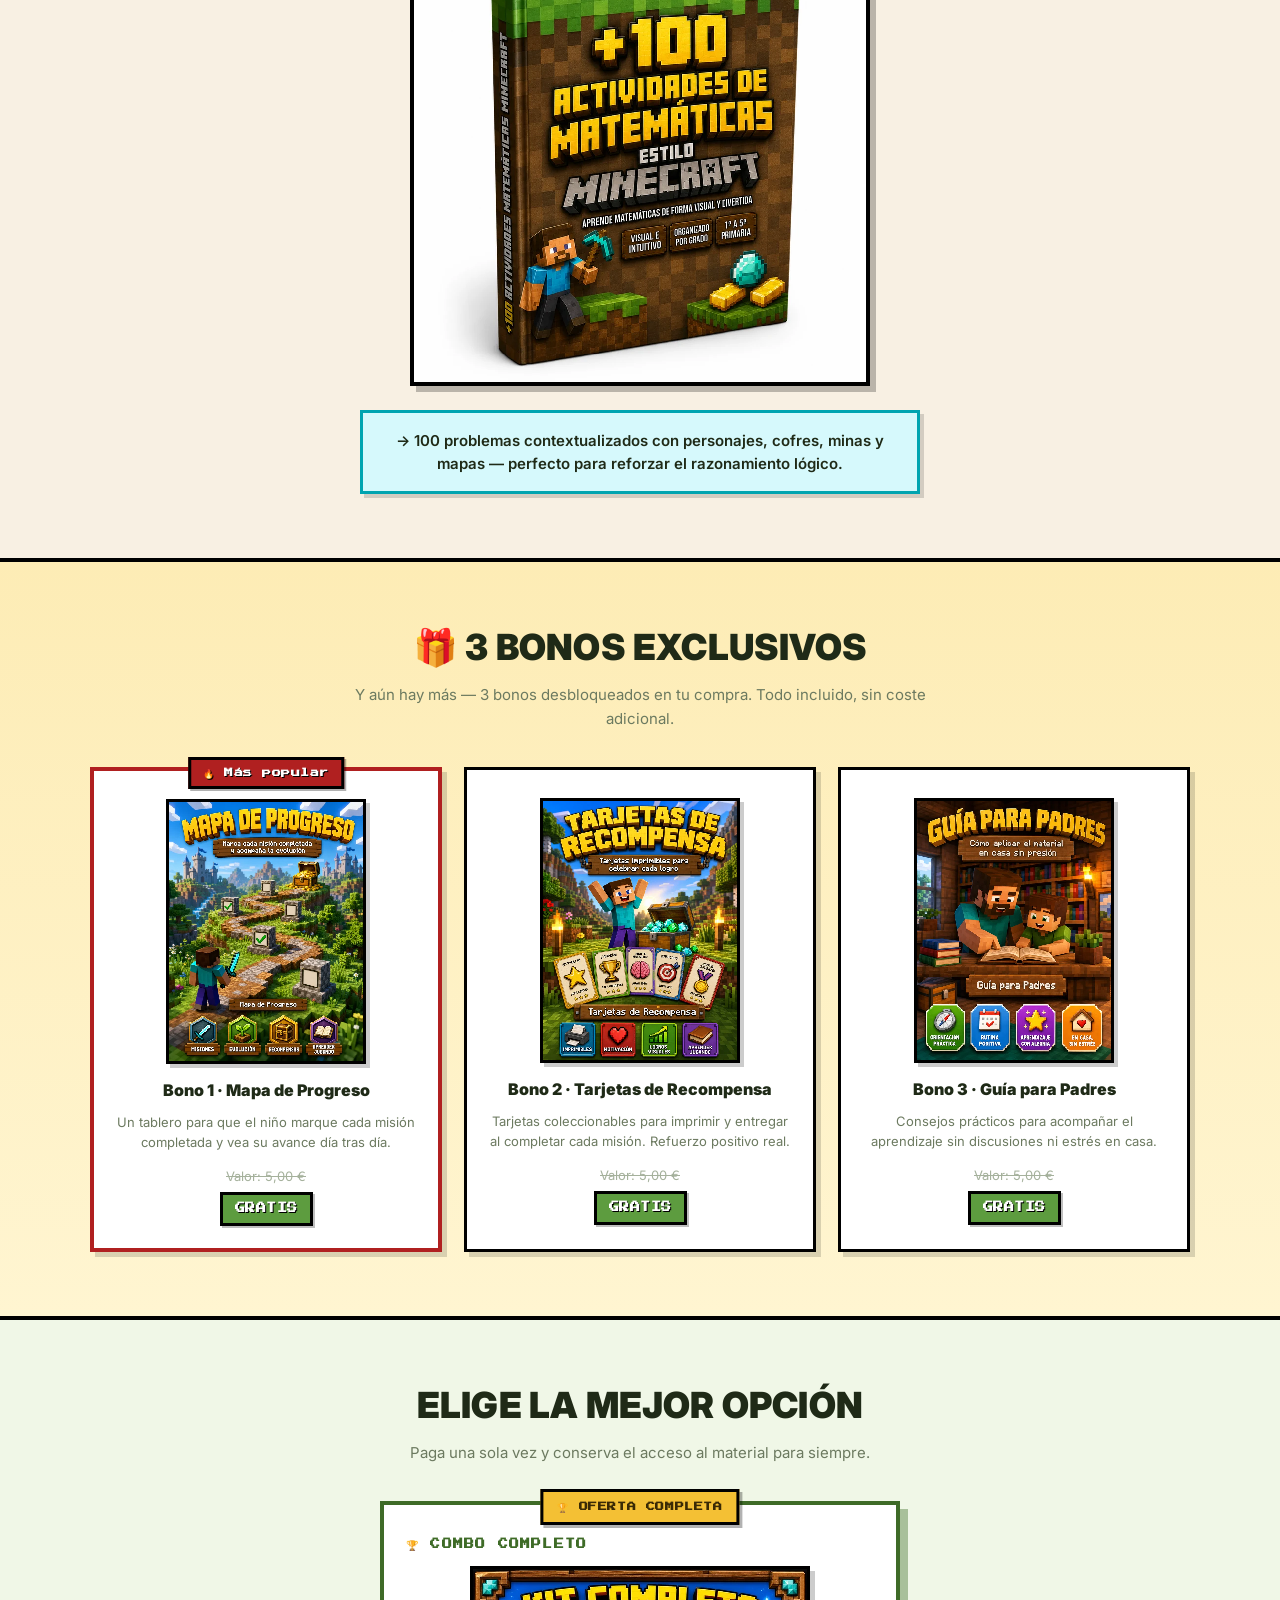
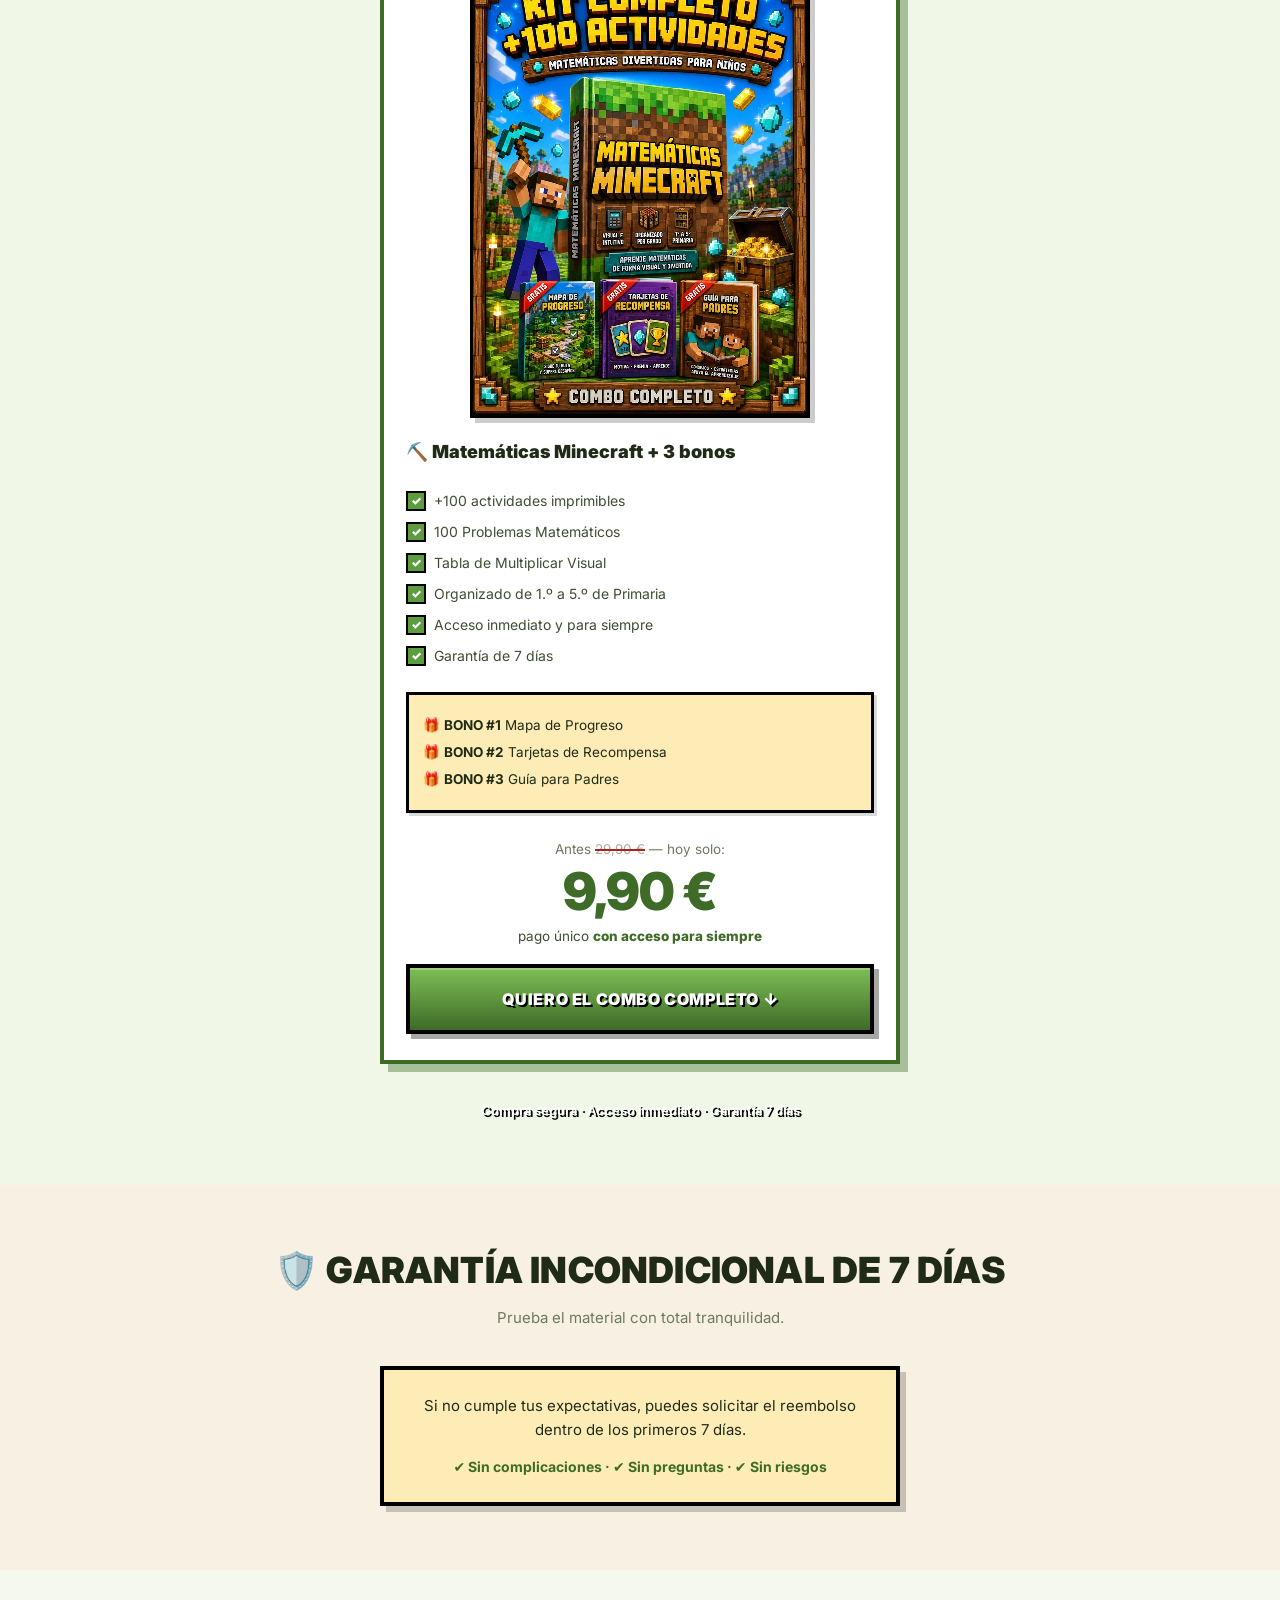
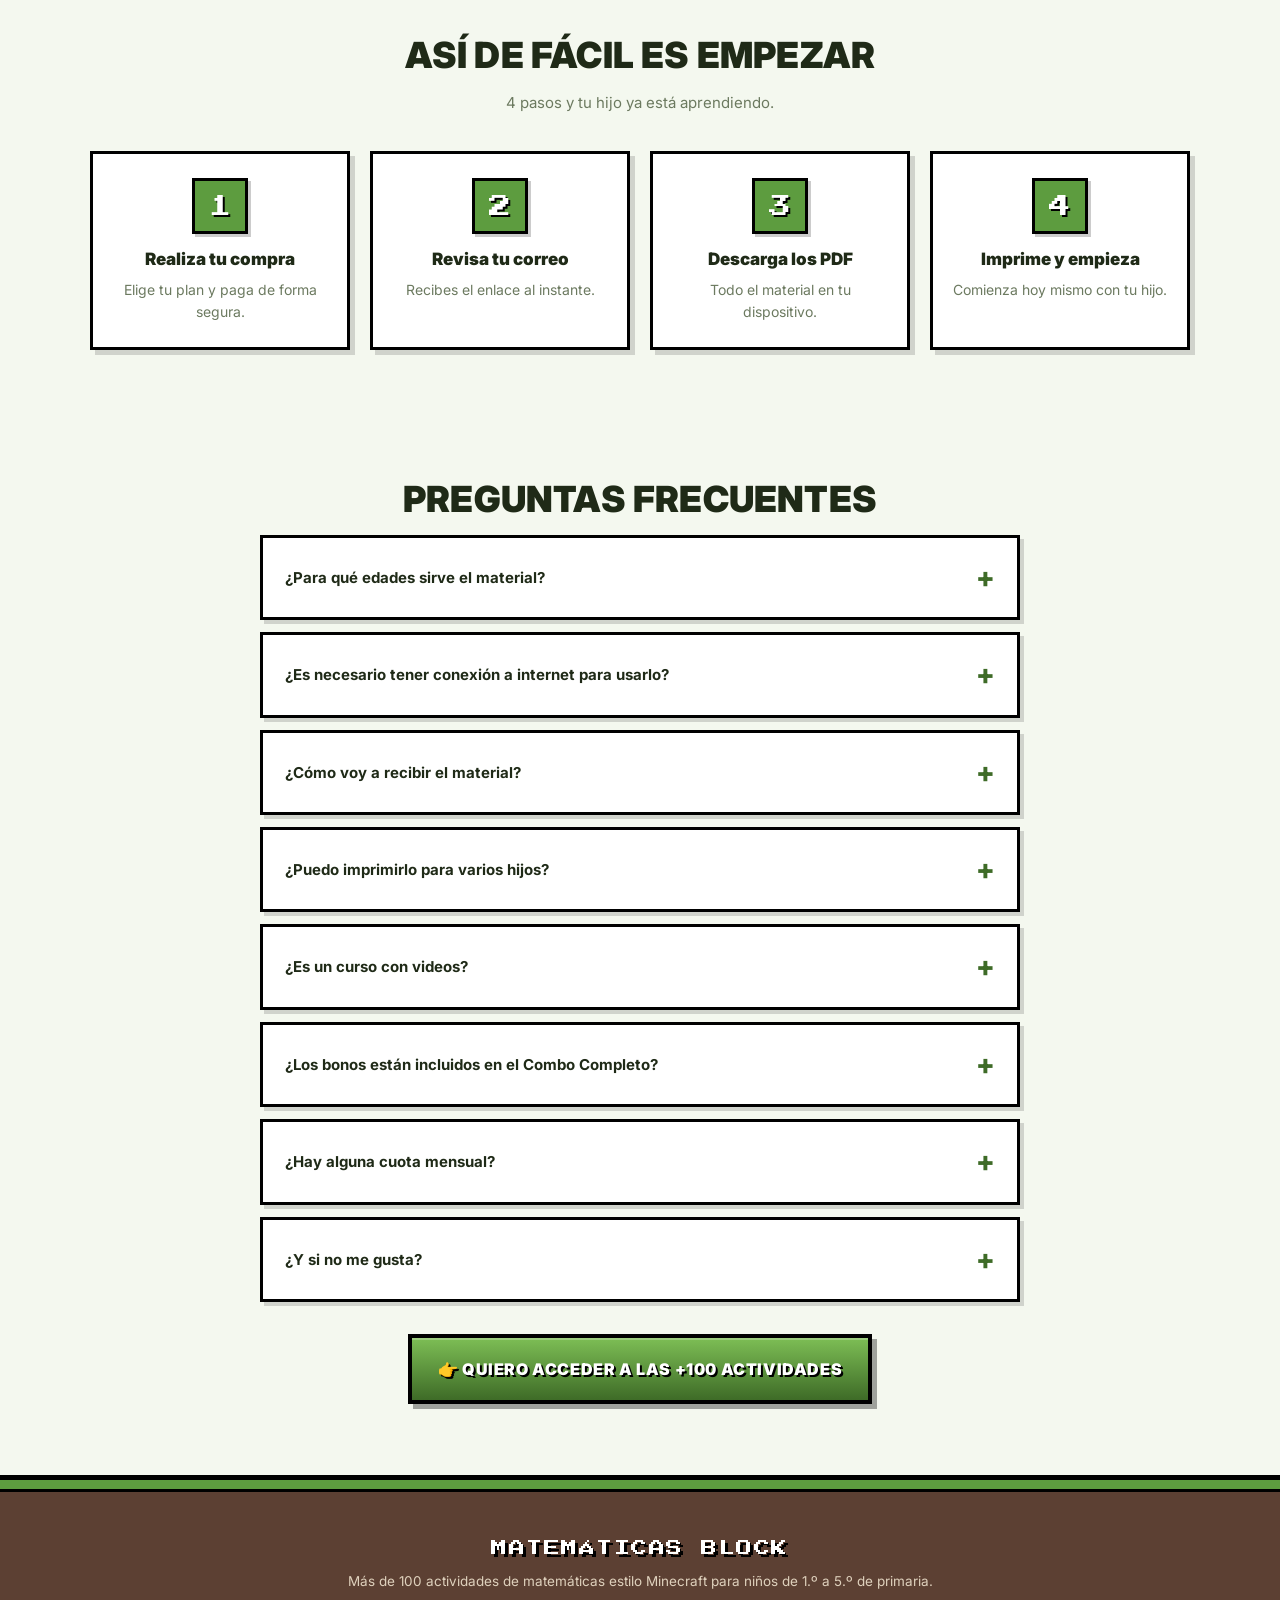
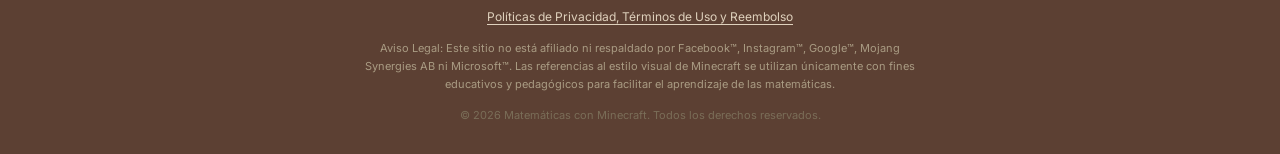
==== commit cae2cf00: "Espana: precio en EUR, pixel UTMify nuevo y castellano de Espana" ====
--- a/index.html
+++ b/index.html
@@ -1,5 +1,5 @@
 <!DOCTYPE html>
-<html lang="es">
+<html lang="es-ES">
 <head>
 <meta charset="UTF-8" />
 <meta name="viewport" content="width=device-width, initial-scale=1.0" />
@@ -13,7 +13,7 @@
 
 <!-- UTMify · pixel -->
 <script>
-  window.pixelId = "6a5e406381a21f808c3ebc16";
+  window.pixelId = "6aaaec6a2c264e0d7077d5e8";
   var a = document.createElement("script");
   a.setAttribute("async", "");
   a.setAttribute("defer", "");
@@ -61,7 +61,7 @@
     <div class="material-head">
       <span class="material-eyebrow">⛏️ MUESTRA DEL MATERIAL</span>
       <h2 class="section-title">Mira una muestra del material que recibirás</h2>
-      <p class="section-sub">Actividades de 1.º a 5.º grado, organizadas por nivel y listas para imprimir.</p>
+      <p class="section-sub">Actividades de 1.º a 5.º de Primaria, organizadas por nivel y listas para imprimir.</p>
     </div>
 
     <div class="marquee">
@@ -111,7 +111,7 @@
       <div class="ideal-card-v2">
         <div class="ideal-icon">📱</div>
         <h3>Pasan demasiado tiempo frente a pantallas</h3>
-        <p>Una alternativa educativa para mantenerlos aprendiendo mientras se divierten lejos del celular.</p>
+        <p>Una alternativa educativa para mantenerlos aprendiendo mientras se divierten lejos del móvil.</p>
       </div>
       <div class="ideal-card-v2">
         <div class="ideal-icon">📐</div>
@@ -132,7 +132,7 @@
 
     <div class="cta-block-v2">
       <h3>Empieza hoy, en menos de 2 minutos.</h3>
-      <p>Compra → correo con el link → primer PDF listo para imprimir.</p>
+      <p>Compra → correo con el enlace → primer PDF listo para imprimir.</p>
       <a href="#premium" class="cta-primary">QUIERO EMPEZAR AHORA ↓</a>
       <p class="trust-row">Compra segura · 7 días de garantía · Acceso inmediato</p>
     </div>
@@ -143,14 +143,14 @@
 <section class="section section-darker">
   <div class="container">
     <h2 class="section-title">¿QUÉ INCLUYE EL MATERIAL?</h2>
-    <p class="section-sub">Las actividades están organizadas por grado escolar para que el aprendizaje sea progresivo y fácil de seguir.</p>
+    <p class="section-sub">Las actividades están organizadas por curso escolar para que el aprendizaje sea progresivo y fácil de seguir.</p>
 
     <div class="learn-grid">
       <div class="learn-card"><span class="learn-emoji">1️⃣</span><h3>Módulo 1 · 1.º de Primaria</h3><p>Números, conteo, comparación, suma, resta, figuras geométricas, medidas, dinero y gráficos.</p></div>
       <div class="learn-card"><span class="learn-emoji">2️⃣</span><h3>Módulo 2 · 2.º de Primaria</h3><p>Valor posicional, suma, resta, multiplicación inicial, división básica, secuencias, geometría y medidas.</p></div>
       <div class="learn-card"><span class="learn-emoji">3️⃣</span><h3>Módulo 3 · 3.º de Primaria</h3><p>Multiplicación, división, tablas, fracciones sencillas, dinero, perímetro y resolución de problemas.</p></div>
       <div class="learn-card"><span class="learn-emoji">4️⃣</span><h3>Módulo 4 · 4.º de Primaria</h3><p>Operaciones con números naturales, múltiplos, divisores, fracciones, decimales, área y gráficos.</p></div>
-      <div class="learn-card"><span class="learn-emoji">5️⃣</span><h3>Módulo 5 · 5.º de Primaria</h3><p>Fracciones, porcentajes, razón, proporción, volumen, sólidos geométricos y probabilidad.</p></div>
+      <div class="learn-card"><span class="learn-emoji">5️⃣</span><h3>Módulo 5 · 5.º de Primaria</h3><p>Fracciones, porcentajes, razón, proporción, volumen, cuerpos geométricos y probabilidad.</p></div>
       <div class="learn-card"><span class="learn-emoji">🎁</span><h3>Material Extra</h3><p>100 Problemas · Tabla de Multiplicar Visual · Mapa de Progreso · Tarjetas de Recompensa · Guía para Padres.</p></div>
     </div>
   </div>
@@ -167,7 +167,7 @@
       <div class="cd-colon">:</div>
       <div class="cd-box"><span id="cdSec">43</span><small>segundos</small></div>
     </div>
-    <p class="cd-note">Cuando el timer llegue a cero, el precio puede <strong>subir en cualquier momento.</strong></p>
+    <p class="cd-note">Cuando el contador llegue a cero, el precio puede <strong>subir en cualquier momento.</strong></p>
   </div>
 </section>
 
@@ -187,7 +187,7 @@
 <section class="section section-bonus">
   <div class="container">
     <h2 class="section-title">🎁 3 BONOS EXCLUSIVOS</h2>
-    <p class="section-sub">Y aún hay más — 3 bonos desbloqueados en tu compra. Todo incluido, sin cobros extra.</p>
+    <p class="section-sub">Y aún hay más — 3 bonos desbloqueados en tu compra. Todo incluido, sin coste adicional.</p>
 
     <div class="bonus-grid">
       <article class="bonus-card hot">
@@ -195,21 +195,21 @@
         <img loading="lazy" decoding="async" src="assets/bonus-1.webp" alt="Bono 1 — Mapa de Progreso" />
         <h3>Bono 1 · Mapa de Progreso</h3>
         <p>Un tablero para que el niño marque cada misión completada y vea su avance día tras día.</p>
-        <div class="bonus-price"><span class="strike">Valor: US$5,00</span><span class="free">GRATIS</span></div>
+        <div class="bonus-price"><span class="strike">Valor: 5,00 €</span><span class="free">GRATIS</span></div>
       </article>
 
       <article class="bonus-card">
         <img loading="lazy" decoding="async" src="assets/bonus-2.webp" alt="Bono 2 — Tarjetas de Recompensa" />
         <h3>Bono 2 · Tarjetas de Recompensa</h3>
         <p>Tarjetas coleccionables para imprimir y entregar al completar cada misión. Refuerzo positivo real.</p>
-        <div class="bonus-price"><span class="strike">Valor: US$5,00</span><span class="free">GRATIS</span></div>
+        <div class="bonus-price"><span class="strike">Valor: 5,00 €</span><span class="free">GRATIS</span></div>
       </article>
 
       <article class="bonus-card">
         <img loading="lazy" decoding="async" src="assets/bonus-3.webp" alt="Bono 3 — Guía para Padres" />
         <h3>Bono 3 · Guía para Padres</h3>
         <p>Consejos prácticos para acompañar el aprendizaje sin discusiones ni estrés en casa.</p>
-        <div class="bonus-price"><span class="strike">Valor: US$5,00</span><span class="free">GRATIS</span></div>
+        <div class="bonus-price"><span class="strike">Valor: 5,00 €</span><span class="free">GRATIS</span></div>
       </article>
     </div>
   </div>
@@ -234,7 +234,7 @@
           <li class="ok">+100 actividades imprimibles</li>
           <li class="ok">100 Problemas Matemáticos</li>
           <li class="ok">Tabla de Multiplicar Visual</li>
-          <li class="ok">Organizado de 1.º a 5.º grado</li>
+          <li class="ok">Organizado de 1.º a 5.º de Primaria</li>
           <li class="ok">Acceso inmediato y para siempre</li>
           <li class="ok">Garantía de 7 días</li>
         </ul>
@@ -244,8 +244,8 @@
           <p>🎁 <strong>BONO #3</strong> Guía para Padres</p>
         </div>
         <div class="premium-price-block">
-          <p class="plan-price-label">Antes <s>US$29,90</s> — hoy solo:</p>
-          <p class="plan-price">US$9,90</p>
+          <p class="plan-price-label">Antes <s>29,90 €</s> — hoy solo:</p>
+          <p class="plan-price">9,90 €</p>
           <p class="plan-installments">pago único <strong>con acceso para siempre</strong></p>
         </div>
         <a href="https://pay.hotmart.com/L106808883Q?checkoutMode=10" class="cta-primary cta-vip" data-plan="premium" target="_blank" rel="noopener">QUIERO EL COMBO COMPLETO ↓</a>
@@ -291,13 +291,13 @@
     <h2 class="section-title">PREGUNTAS FRECUENTES</h2>
 
     <div class="faq">
-      <details><summary>¿Para qué edades sirve el material?</summary><p>Para niños de 1.º a 5.º de Educación Primaria (aproximadamente entre 6 y 11 años). Las actividades están divididas por grado escolar, así puedes usar solo el nivel que tu hijo necesita.</p></details>
+      <details><summary>¿Para qué edades sirve el material?</summary><p>Para niños de 1.º a 5.º de Educación Primaria (aproximadamente entre 6 y 11 años). Las actividades están divididas por curso, así puedes usar solo el nivel que tu hijo necesita.</p></details>
       <details><summary>¿Es necesario tener conexión a internet para usarlo?</summary><p>No. Los archivos vienen en formato PDF listo para imprimir. Una vez descargados, puedes usarlos sin internet cuantas veces quieras.</p></details>
-      <details><summary>¿Cómo voy a recibir el material?</summary><p>Justo después de la compra recibes un correo con el link de descarga. Todo el material llega en pocos minutos.</p></details>
+      <details><summary>¿Cómo voy a recibir el material?</summary><p>Justo después de la compra recibes un correo con el enlace de descarga. Todo el material llega en pocos minutos.</p></details>
       <details><summary>¿Puedo imprimirlo para varios hijos?</summary><p>Sí, puedes imprimir las actividades para uso familiar dentro del mismo hogar sin problema.</p></details>
-      <details><summary>¿Es un curso con videos?</summary><p>No. Es un material 100% imprimible en PDF con actividades organizadas por grado. Ideal para complementar el estudio del cole y para actividades en casa lejos de las pantallas.</p></details>
-      <details><summary>¿Los bonos están incluidos en el Combo Completo?</summary><p>Sí. En el Combo Completo recibes los 3 bonos sin cargo adicional.</p></details>
-      <details><summary>¿Existe alguna mensualidad?</summary><p>No hay mensualidades. Es un pago único con acceso para siempre.</p></details>
+      <details><summary>¿Es un curso con videos?</summary><p>No. Es un material 100% imprimible en PDF con actividades organizadas por curso. Ideal para complementar el estudio del cole y para actividades en casa lejos de las pantallas.</p></details>
+      <details><summary>¿Los bonos están incluidos en el Combo Completo?</summary><p>Sí. En el Combo Completo recibes los 3 bonos sin coste adicional.</p></details>
+      <details><summary>¿Hay alguna cuota mensual?</summary><p>No hay cuotas mensuales. Es un pago único con acceso para siempre.</p></details>
       <details><summary>¿Y si no me gusta?</summary><p>Tienes 7 días de garantía incondicional. Si no te gusta, solicitas el reembolso por correo y listo, sin preguntas.</p></details>
     </div>
 
